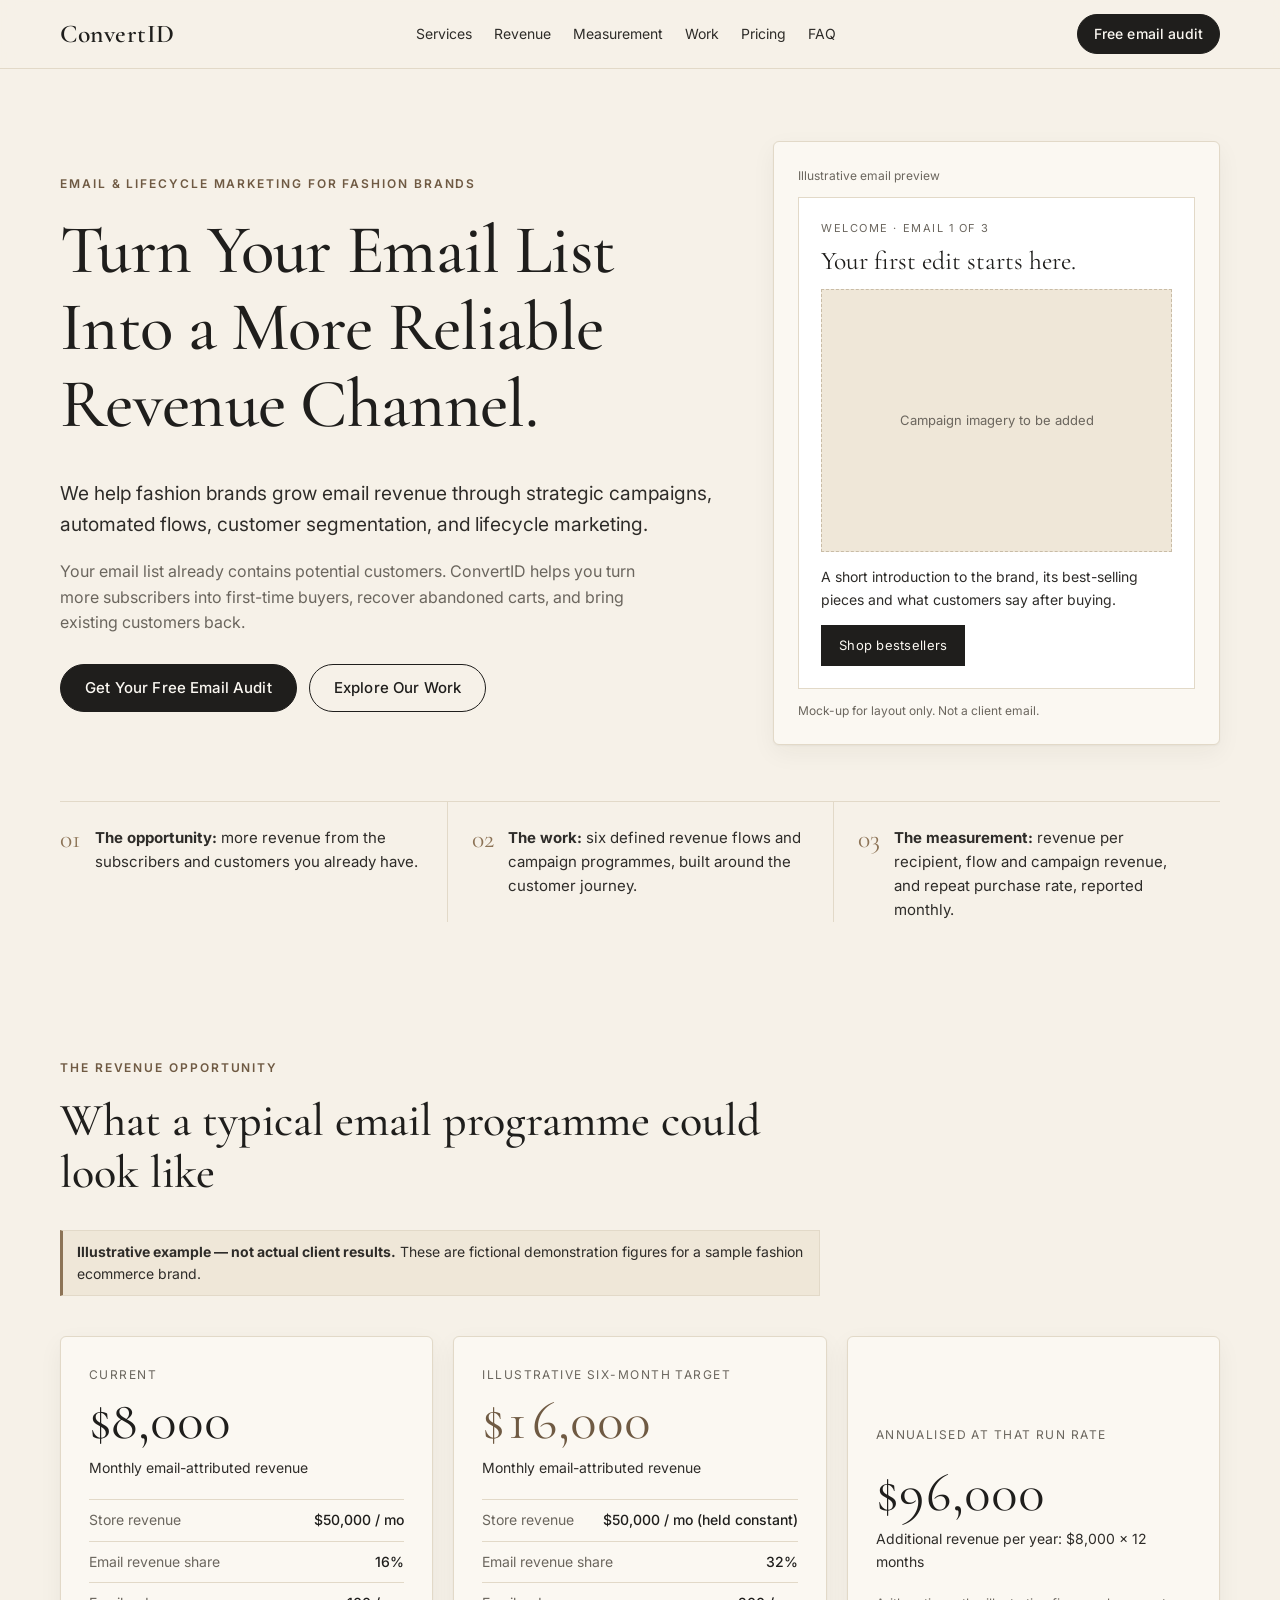
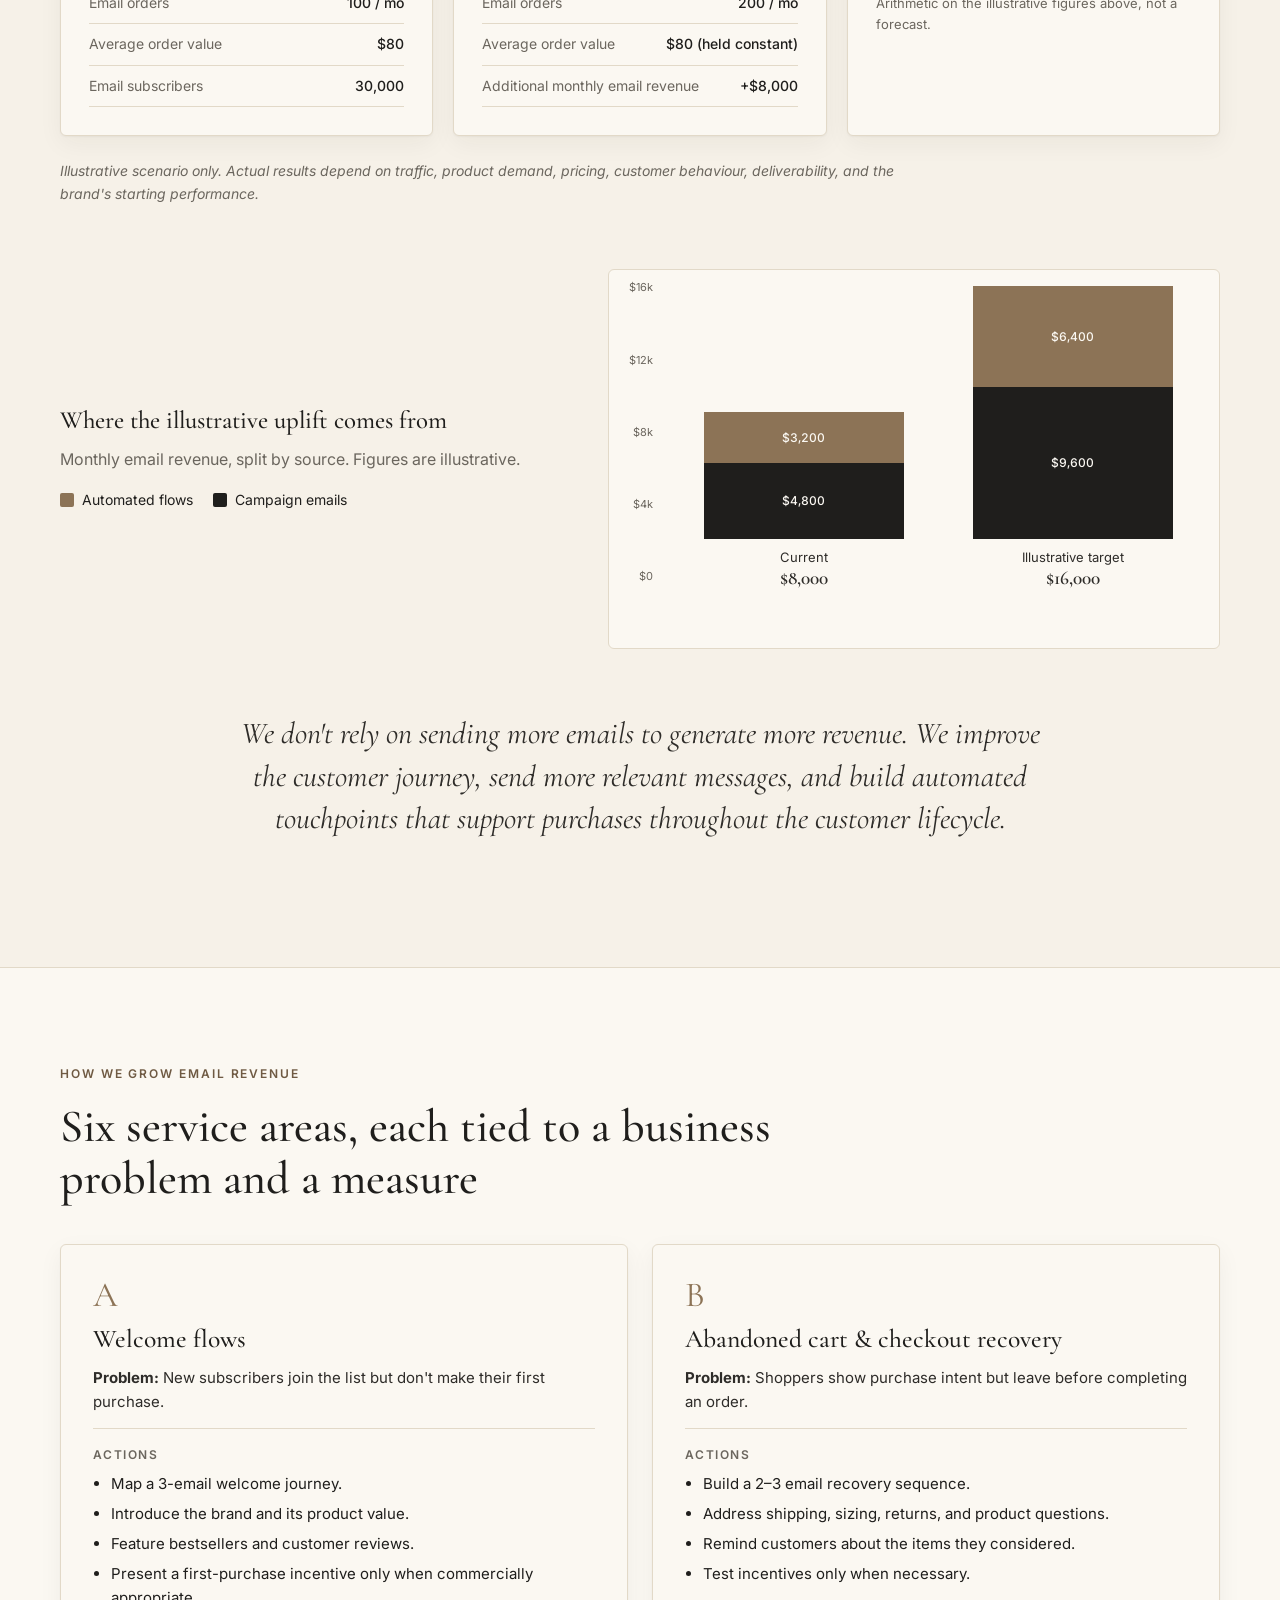
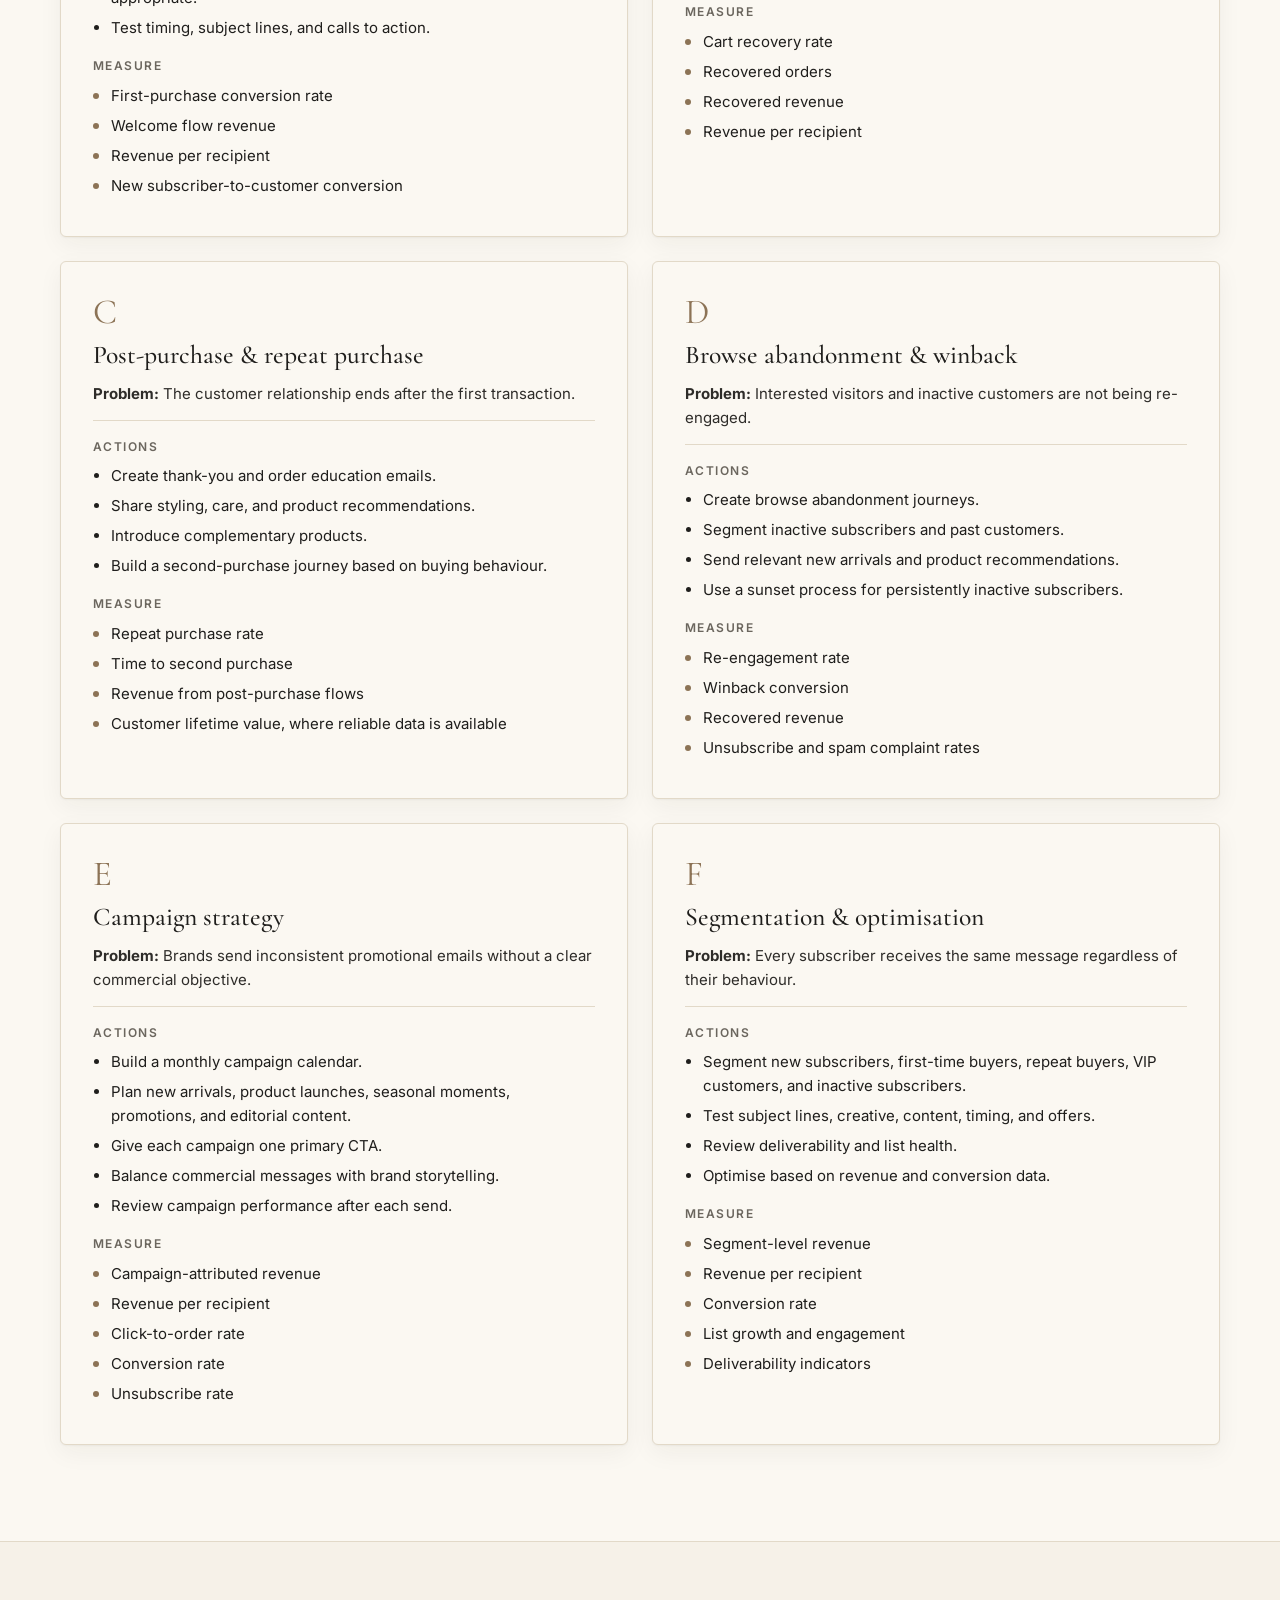
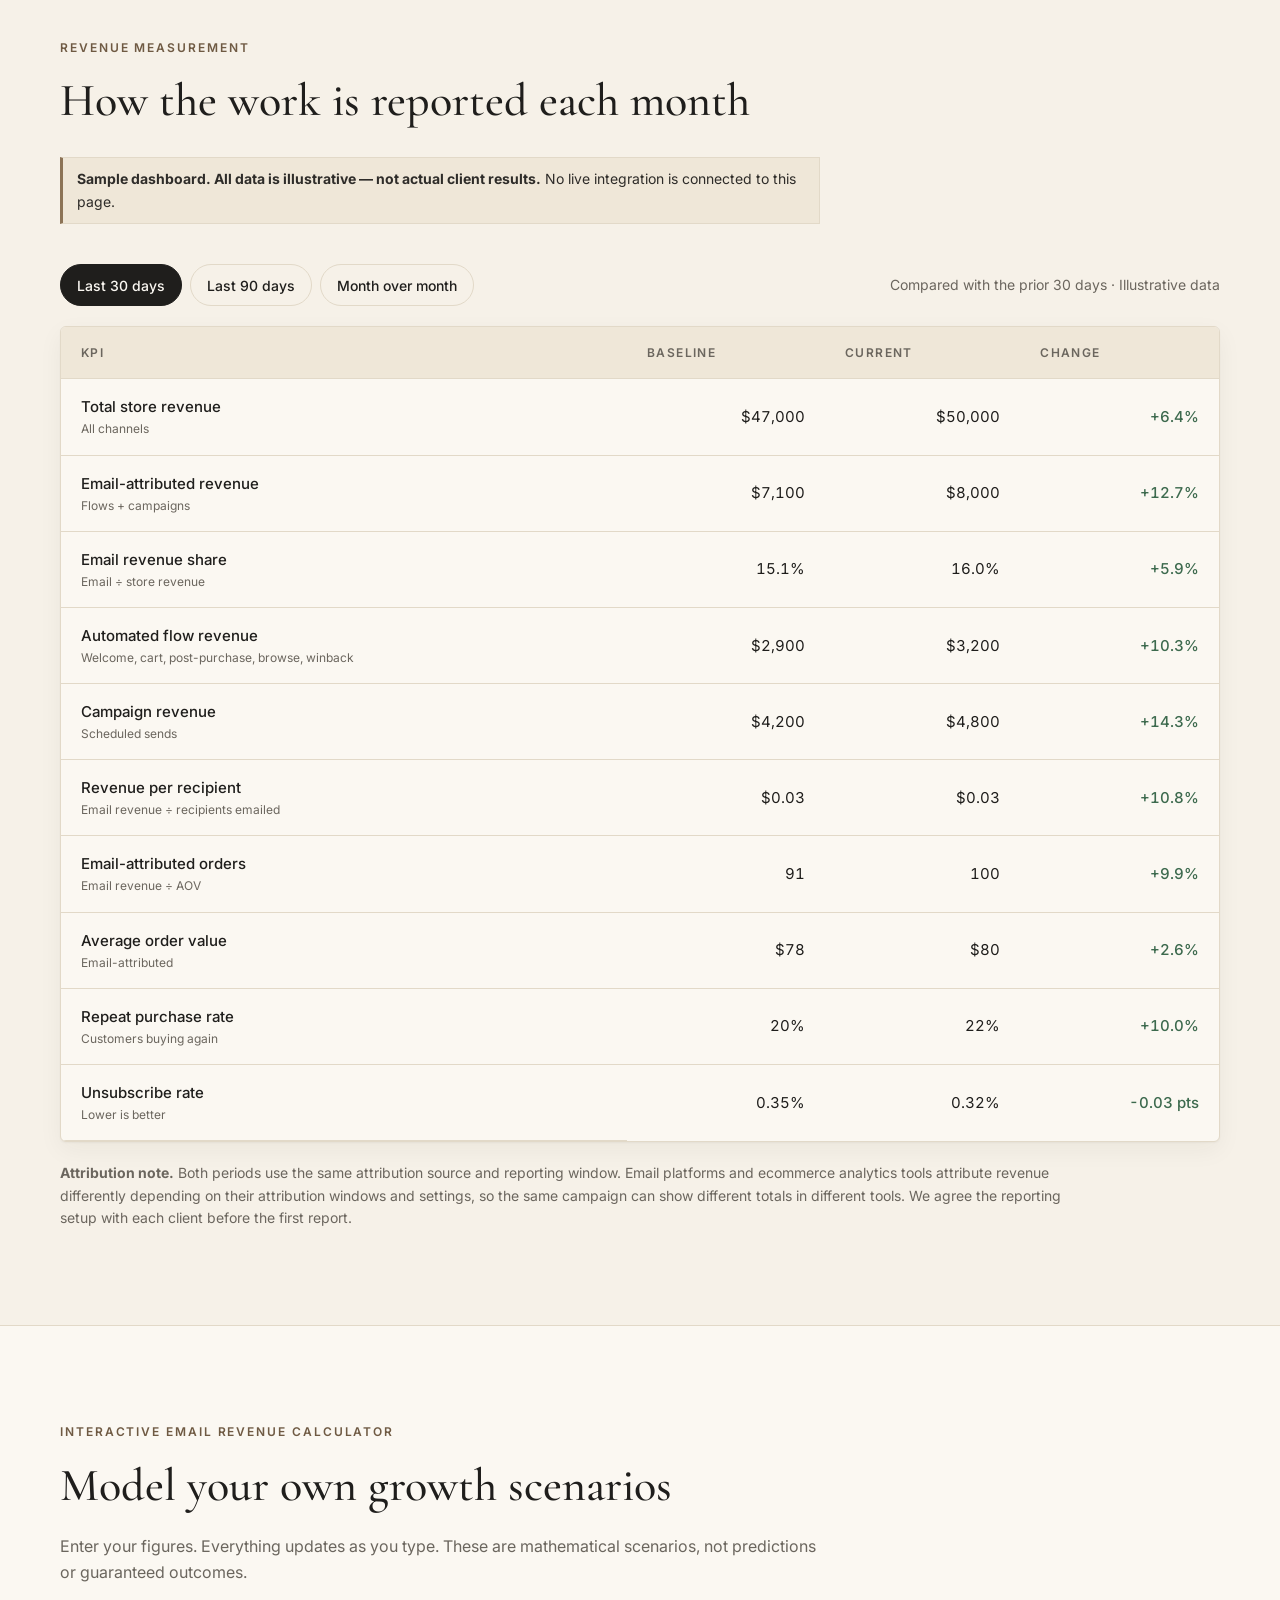
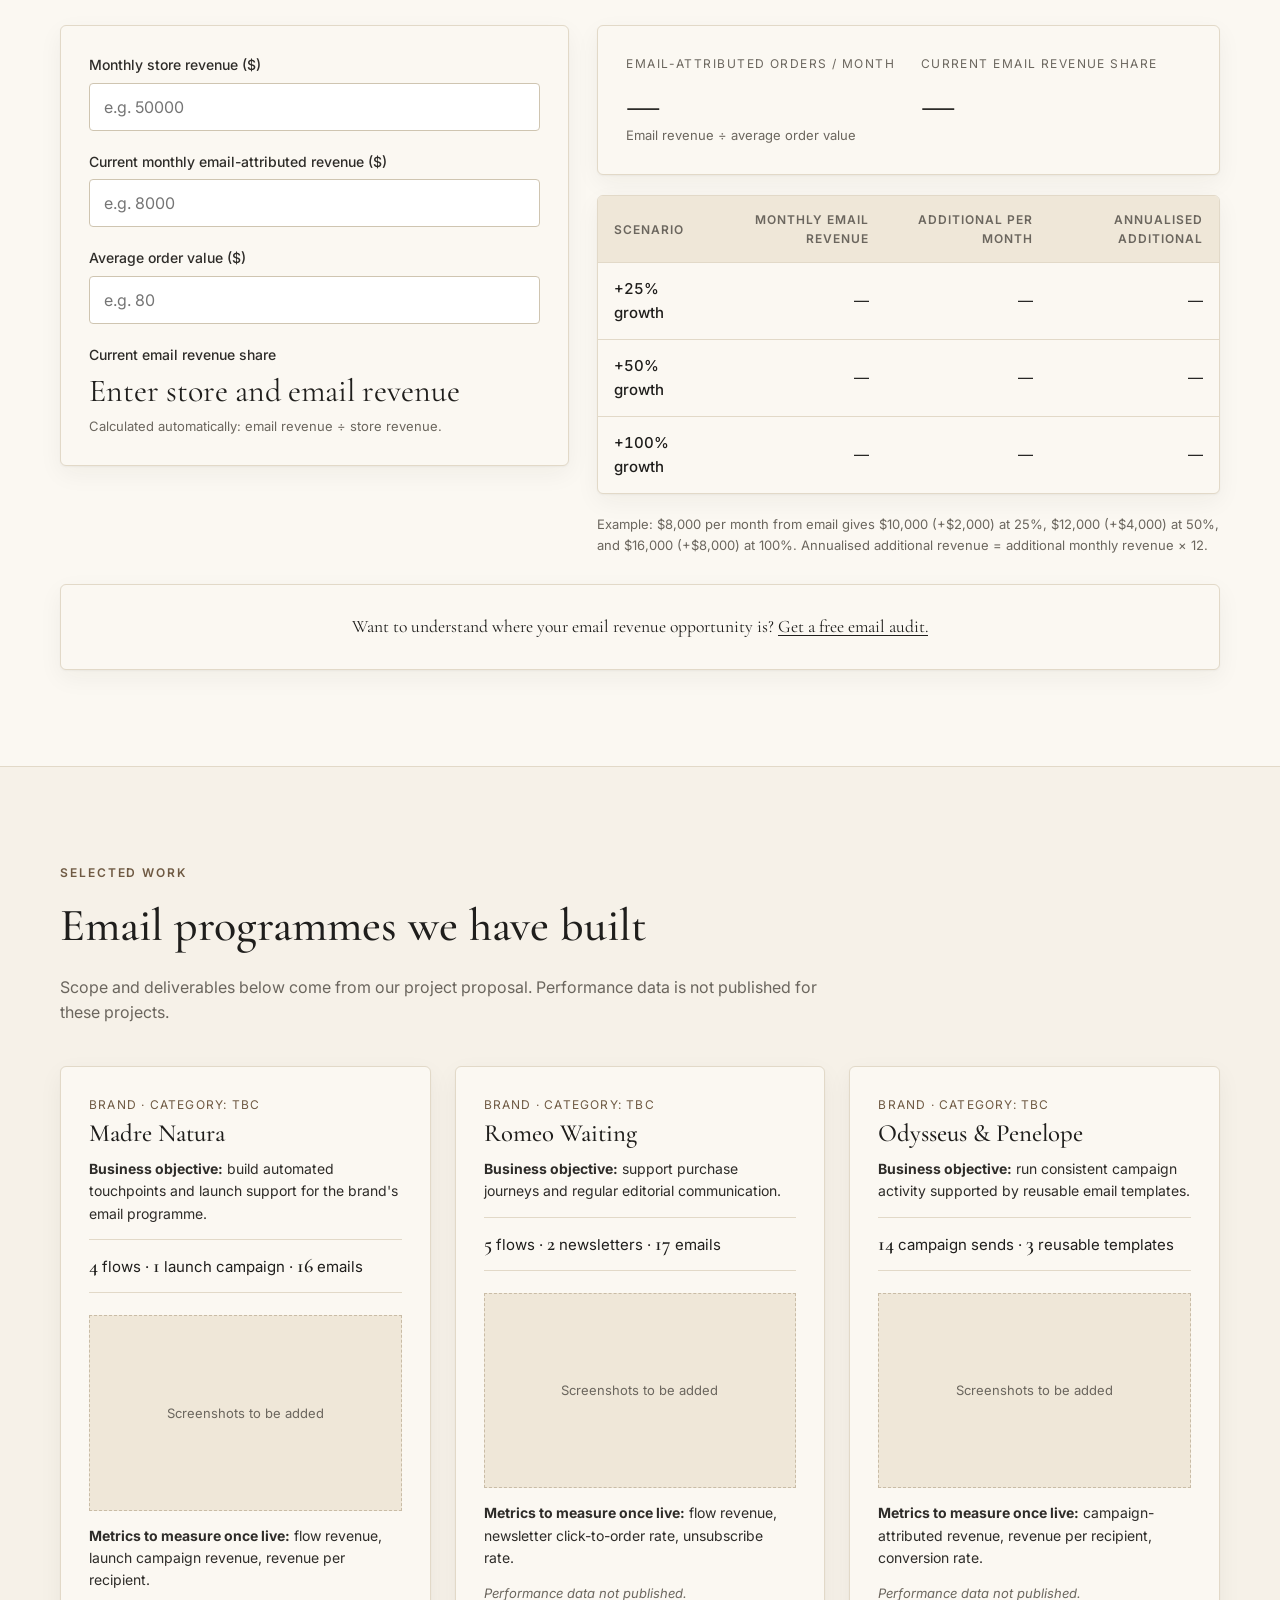
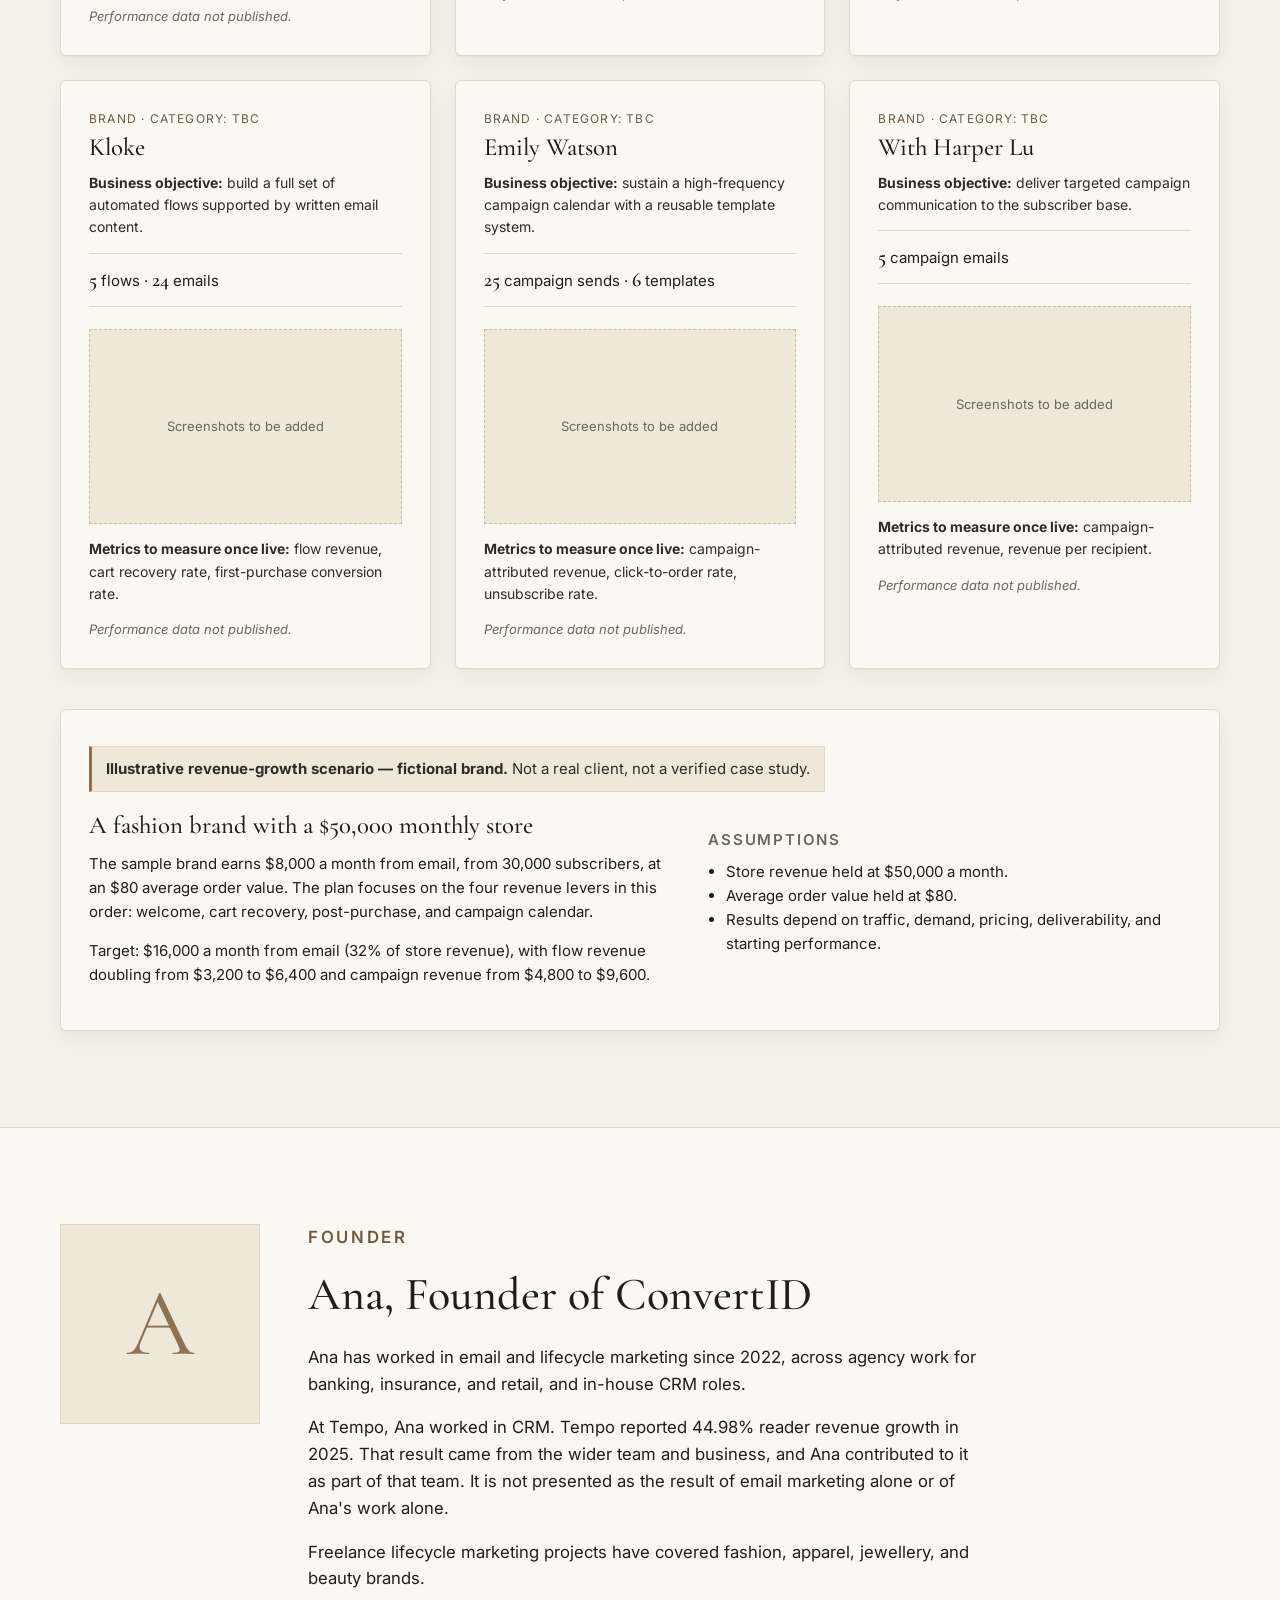
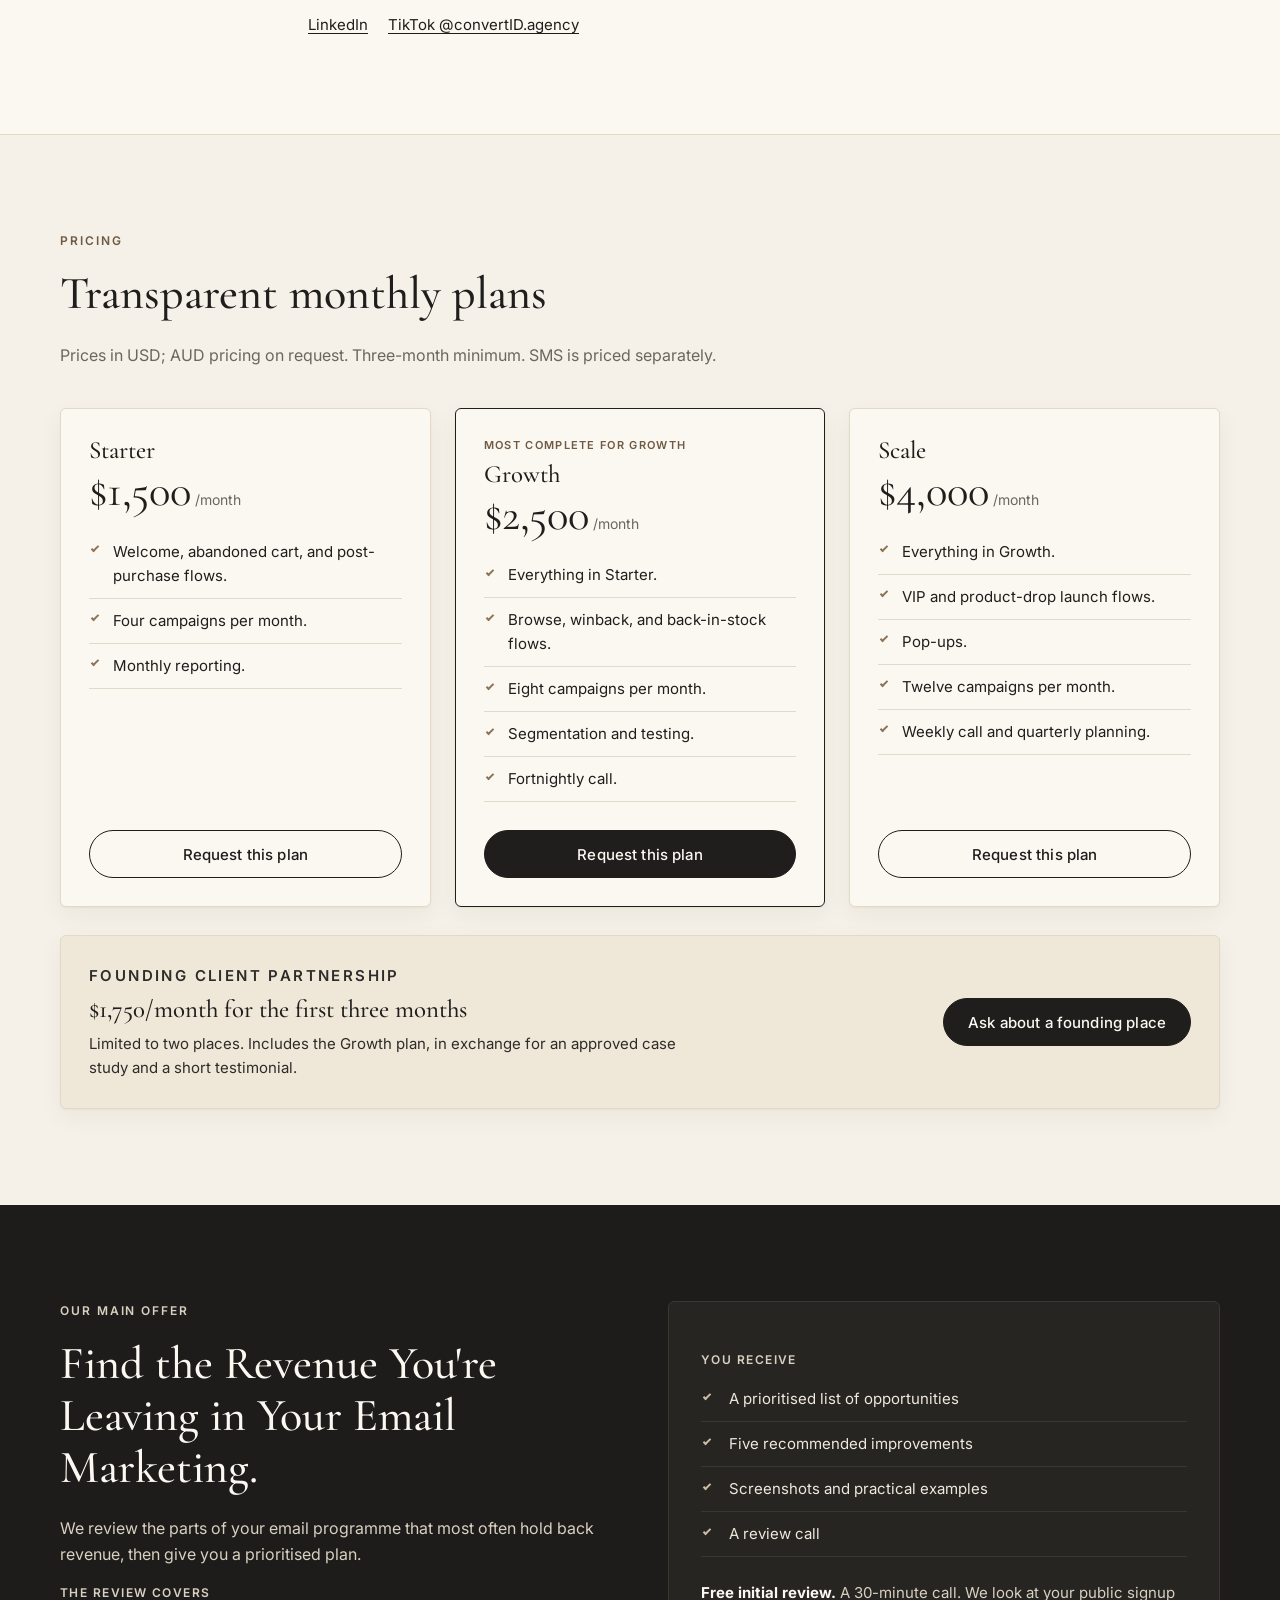
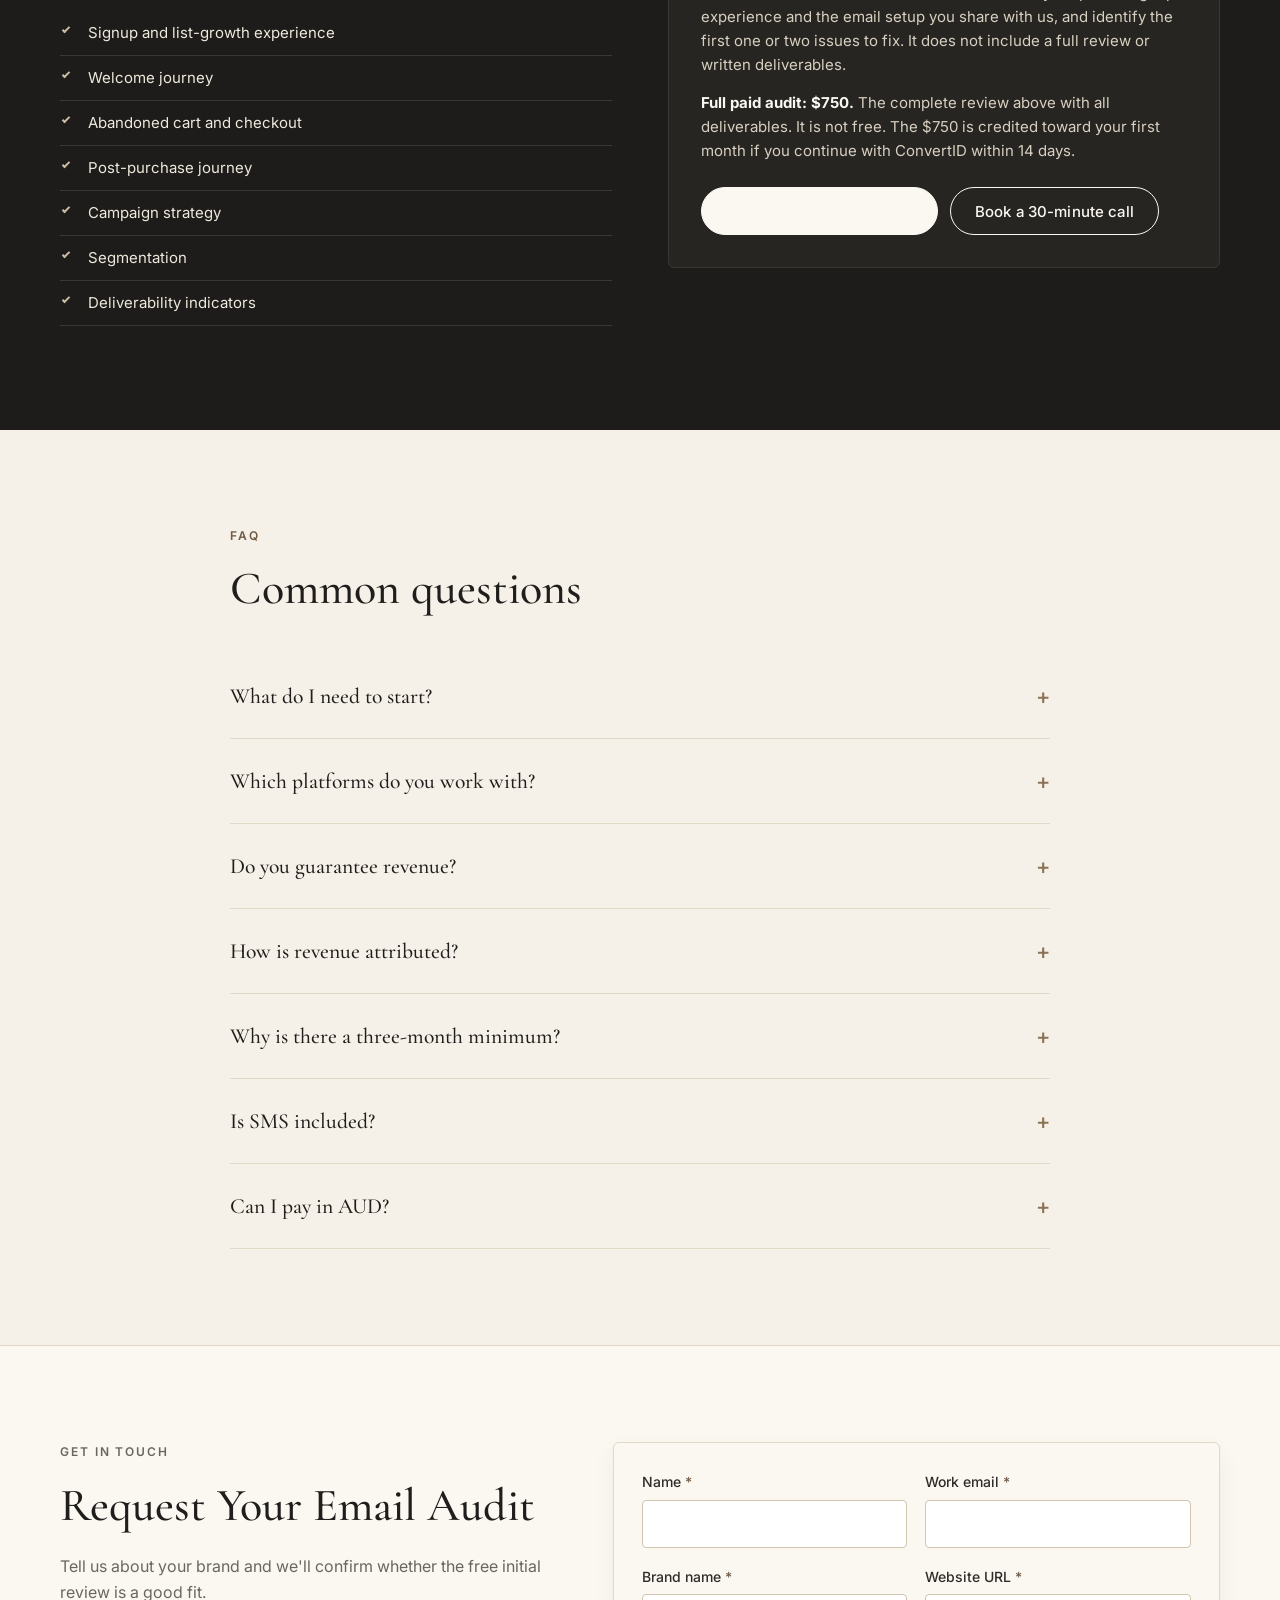
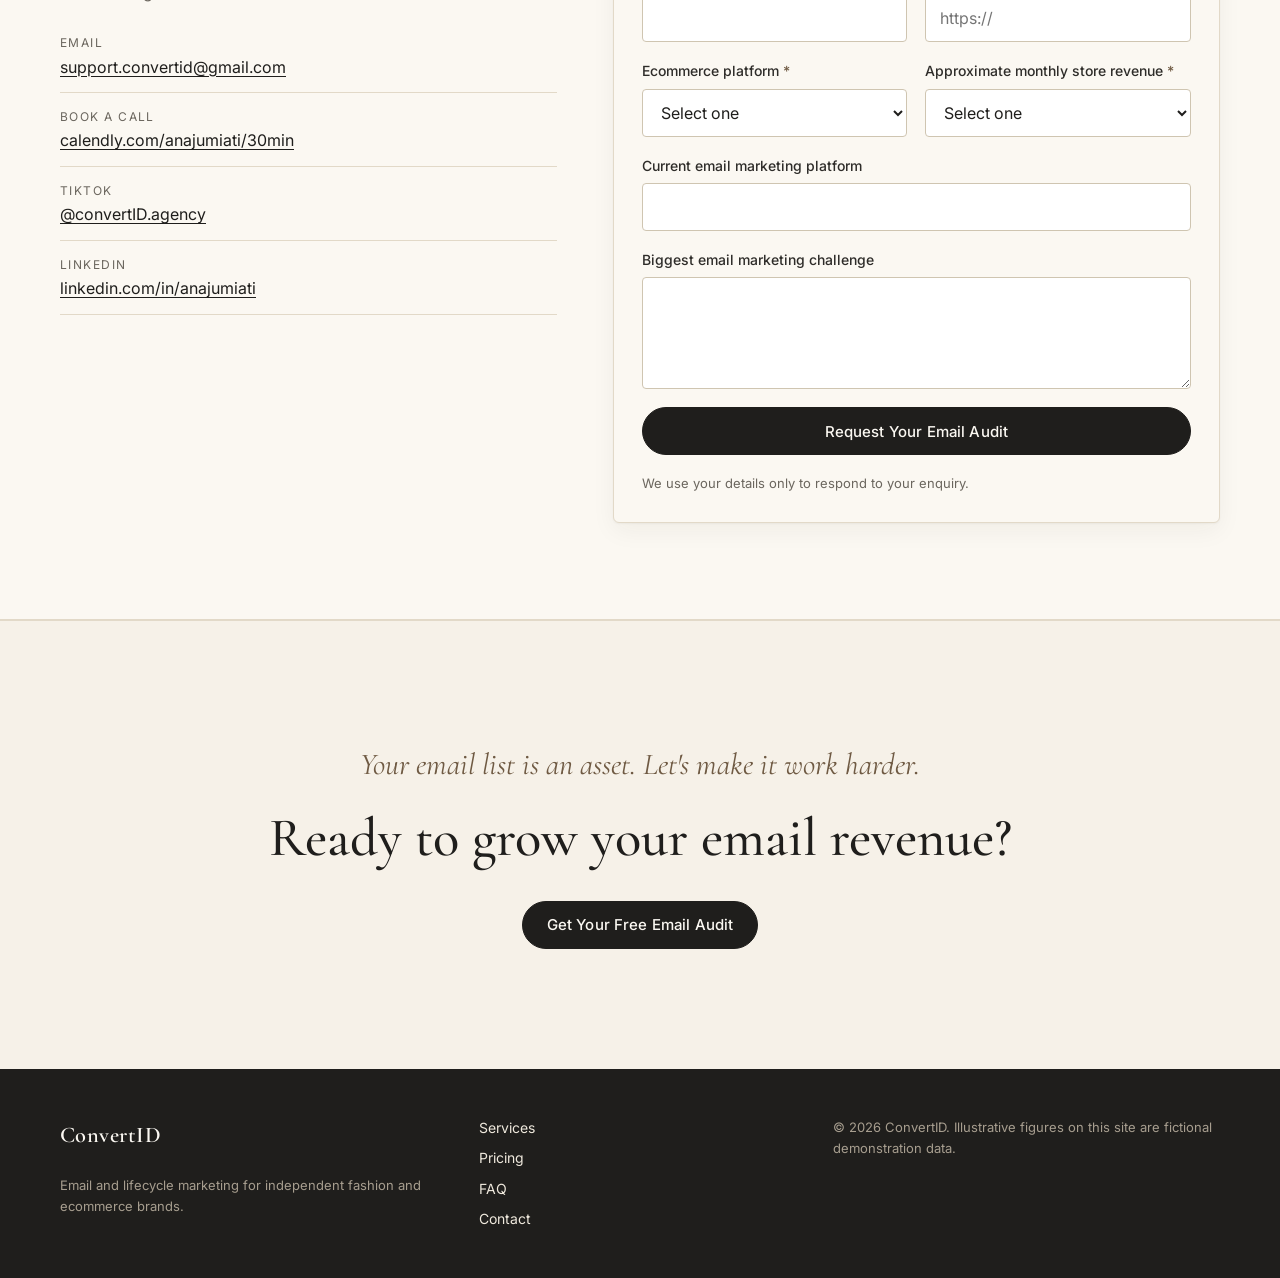
==== index.html @ d3ede48b "Build ConvertID revenue-focused website Single-page static site covering positioning, illustrative r" ====
<!doctype html>
<html lang="en">
<head>
  <meta charset="utf-8">
  <meta name="viewport" content="width=device-width, initial-scale=1">
  <title>ConvertID | Email Marketing &amp; Lifecycle Revenue for Fashion Brands</title>
  <meta name="description" content="ConvertID helps independent fashion and ecommerce brands grow email revenue through welcome flows, cart recovery, post-purchase journeys, campaign strategy and segmentation.">
  <link rel="preconnect" href="https://fonts.googleapis.com">
  <link rel="preconnect" href="https://fonts.gstatic.com" crossorigin>
  <link href="https://fonts.googleapis.com/css2?family=Cormorant+Garamond:ital,wght@0,400;0,500;0,600;1,400&family=Inter:wght@400;500;600&display=swap" rel="stylesheet">
  <link rel="stylesheet" href="assets/css/styles.css">
</head>
<body>
<a class="skip-link" href="#main">Skip to content</a>

<header class="site-header">
  <div class="container nav-wrap">
    <a class="logo" href="#top" aria-label="ConvertID home">ConvertID</a>
    <nav class="site-nav" aria-label="Main">
      <a href="#services">Services</a>
      <a href="#revenue">Revenue</a>
      <a href="#measure">Measurement</a>
      <a href="#work">Work</a>
      <a href="#pricing">Pricing</a>
      <a href="#faq">FAQ</a>
    </nav>
    <a class="btn btn-small" href="#audit">Free email audit</a>
  </div>
</header>

<main id="main">

<!-- 1. HERO -->
<section class="hero" id="top">
  <div class="container hero-grid">
    <div class="hero-copy">
      <p class="eyebrow">Email &amp; lifecycle marketing for fashion brands</p>
      <h1>Turn Your Email List Into a More Reliable Revenue Channel.</h1>
      <p class="lead">We help fashion brands grow email revenue through strategic campaigns, automated flows, customer segmentation, and lifecycle marketing.</p>
      <p class="supporting">Your email list already contains potential customers. ConvertID helps you turn more subscribers into first-time buyers, recover abandoned carts, and bring existing customers back.</p>
      <div class="cta-row">
        <a class="btn" href="#audit">Get Your Free Email Audit</a>
        <a class="btn btn-ghost" href="#work">Explore Our Work</a>
      </div>
    </div>
    <aside class="hero-panel" aria-label="Illustrative email preview">
      <p class="panel-label">Illustrative email preview</p>
      <div class="mock-email">
        <p class="mock-kicker">Welcome · Email 1 of 3</p>
        <p class="mock-title">Your first edit starts here.</p>
        <div class="mock-image" role="img" aria-label="Placeholder for campaign imagery"><span>Campaign imagery to be added</span></div>
        <p class="mock-body">A short introduction to the brand, its best-selling pieces and what customers say after buying.</p>
        <span class="mock-cta">Shop bestsellers</span>
      </div>
      <p class="panel-note">Mock-up for layout only. Not a client email.</p>
    </aside>
  </div>
  <div class="container glance" aria-label="Summary">
    <div>
      <span class="glance-num">01</span>
      <p><strong>The opportunity:</strong> more revenue from the subscribers and customers you already have.</p>
    </div>
    <div>
      <span class="glance-num">02</span>
      <p><strong>The work:</strong> six defined revenue flows and campaign programmes, built around the customer journey.</p>
    </div>
    <div>
      <span class="glance-num">03</span>
      <p><strong>The measurement:</strong> revenue per recipient, flow and campaign revenue, and repeat purchase rate, reported monthly.</p>
    </div>
  </div>
</section>

<!-- 2. REVENUE OPPORTUNITY -->
<section class="section" id="revenue" aria-labelledby="revenue-title">
  <div class="container">
    <header class="section-head">
      <p class="eyebrow">The revenue opportunity</p>
      <h2 id="revenue-title">What a typical email programme could look like</h2>
      <p class="badge-illustrative"><strong>Illustrative example — not actual client results.</strong> These are fictional demonstration figures for a sample fashion ecommerce brand.</p>
    </header>

    <div class="dash-grid" role="group" aria-label="Current and target email revenue for the sample brand">
      <article class="card kpi-card">
        <p class="card-label">Current</p>
        <p class="kpi-value" data-count="8000" data-prefix="$">$8,000</p>
        <p class="kpi-sub">Monthly email-attributed revenue</p>
        <dl class="mini-stats">
          <div><dt>Store revenue</dt><dd>$50,000 / mo</dd></div>
          <div><dt>Email revenue share</dt><dd>16%</dd></div>
          <div><dt>Email orders</dt><dd>100 / mo</dd></div>
          <div><dt>Average order value</dt><dd>$80</dd></div>
          <div><dt>Email subscribers</dt><dd>30,000</dd></div>
        </dl>
      </article>
      <article class="card kpi-card kpi-target">
        <p class="card-label">Illustrative six-month target</p>
        <p class="kpi-value" data-count="16000" data-prefix="$">$16,000</p>
        <p class="kpi-sub">Monthly email-attributed revenue</p>
        <dl class="mini-stats">
          <div><dt>Store revenue</dt><dd>$50,000 / mo (held constant)</dd></div>
          <div><dt>Email revenue share</dt><dd>32%</dd></div>
          <div><dt>Email orders</dt><dd>200 / mo</dd></div>
          <div><dt>Average order value</dt><dd>$80 (held constant)</dd></div>
          <div><dt>Additional monthly email revenue</dt><dd>+$8,000</dd></div>
        </dl>
      </article>
      <article class="card kpi-card kpi-annual">
        <p class="card-label">Annualised at that run rate</p>
        <p class="kpi-value" data-count="96000" data-prefix="$">$96,000</p>
        <p class="kpi-sub">Additional revenue per year: $8,000 × 12 months</p>
        <p class="note-small">Arithmetic on the illustrative figures above, not a forecast.</p>
      </article>
    </div>

    <p class="scenario-note">Illustrative scenario only. Actual results depend on traffic, product demand, pricing, customer behaviour, deliverability, and the brand's starting performance.</p>

    <div class="breakdown">
      <div class="breakdown-copy">
        <h3>Where the illustrative uplift comes from</h3>
        <p>Monthly email revenue, split by source. Figures are illustrative.</p>
        <ul class="legend">
          <li><span class="swatch swatch-flows"></span>Automated flows</li>
          <li><span class="swatch swatch-campaigns"></span>Campaign emails</li>
        </ul>
        <table class="sr-only-table">
          <caption>Illustrative monthly email revenue breakdown</caption>
          <thead><tr><th>Source</th><th>Current</th><th>Target</th></tr></thead>
          <tbody>
            <tr><td>Automated flows</td><td>$3,200</td><td>$6,400</td></tr>
            <tr><td>Campaign emails</td><td>$4,800</td><td>$9,600</td></tr>
            <tr><td>Total</td><td>$8,000</td><td>$16,000</td></tr>
          </tbody>
        </table>
      </div>
      <div class="chart" role="img" aria-label="Stacked bar chart. Current monthly email revenue is $8,000: $3,200 from automated flows and $4,800 from campaigns. Illustrative target is $16,000: $6,400 from automated flows and $9,600 from campaigns.">
        <div class="chart-grid" aria-hidden="true"><span>$16k</span><span>$12k</span><span>$8k</span><span>$4k</span><span>$0</span></div>
        <div class="chart-bars" aria-hidden="true">
          <div class="bar-col">
            <div class="bar-stack">
              <div class="seg seg-campaigns" style="height:30%"><span>$4,800</span></div>
              <div class="seg seg-flows" style="height:20%"><span>$3,200</span></div>
            </div>
            <p class="bar-label">Current<br><strong>$8,000</strong></p>
          </div>
          <div class="bar-col">
            <div class="bar-stack">
              <div class="seg seg-campaigns" style="height:60%"><span>$9,600</span></div>
              <div class="seg seg-flows" style="height:40%"><span>$6,400</span></div>
            </div>
            <p class="bar-label">Illustrative target<br><strong>$16,000</strong></p>
          </div>
        </div>
      </div>
    </div>

    <blockquote class="pull-quote">
      <p>We don't rely on sending more emails to generate more revenue. We improve the customer journey, send more relevant messages, and build automated touchpoints that support purchases throughout the customer lifecycle.</p>
    </blockquote>
  </div>
</section>

<!-- 3. SERVICES -->
<section class="section section-alt" id="services" aria-labelledby="services-title">
  <div class="container">
    <header class="section-head">
      <p class="eyebrow">How we grow email revenue</p>
      <h2 id="services-title">Six service areas, each tied to a business problem and a measure</h2>
    </header>

    <div class="service-grid">
      <article class="card service">
        <p class="service-letter">A</p>
        <h3>Welcome flows</h3>
        <p class="problem"><strong>Problem:</strong> New subscribers join the list but don't make their first purchase.</p>
        <p class="sub-head">Actions</p>
        <ul>
          <li>Map a 3-email welcome journey.</li>
          <li>Introduce the brand and its product value.</li>
          <li>Feature bestsellers and customer reviews.</li>
          <li>Present a first-purchase incentive only when commercially appropriate.</li>
          <li>Test timing, subject lines, and calls to action.</li>
        </ul>
        <p class="sub-head">Measure</p>
        <ul class="measure">
          <li>First-purchase conversion rate</li>
          <li>Welcome flow revenue</li>
          <li>Revenue per recipient</li>
          <li>New subscriber-to-customer conversion</li>
        </ul>
      </article>

      <article class="card service">
        <p class="service-letter">B</p>
        <h3>Abandoned cart &amp; checkout recovery</h3>
        <p class="problem"><strong>Problem:</strong> Shoppers show purchase intent but leave before completing an order.</p>
        <p class="sub-head">Actions</p>
        <ul>
          <li>Build a 2–3 email recovery sequence.</li>
          <li>Address shipping, sizing, returns, and product questions.</li>
          <li>Remind customers about the items they considered.</li>
          <li>Test incentives only when necessary.</li>
        </ul>
        <p class="sub-head">Measure</p>
        <ul class="measure">
          <li>Cart recovery rate</li>
          <li>Recovered orders</li>
          <li>Recovered revenue</li>
          <li>Revenue per recipient</li>
        </ul>
      </article>

      <article class="card service">
        <p class="service-letter">C</p>
        <h3>Post-purchase &amp; repeat purchase</h3>
        <p class="problem"><strong>Problem:</strong> The customer relationship ends after the first transaction.</p>
        <p class="sub-head">Actions</p>
        <ul>
          <li>Create thank-you and order education emails.</li>
          <li>Share styling, care, and product recommendations.</li>
          <li>Introduce complementary products.</li>
          <li>Build a second-purchase journey based on buying behaviour.</li>
        </ul>
        <p class="sub-head">Measure</p>
        <ul class="measure">
          <li>Repeat purchase rate</li>
          <li>Time to second purchase</li>
          <li>Revenue from post-purchase flows</li>
          <li>Customer lifetime value, where reliable data is available</li>
        </ul>
      </article>

      <article class="card service">
        <p class="service-letter">D</p>
        <h3>Browse abandonment &amp; winback</h3>
        <p class="problem"><strong>Problem:</strong> Interested visitors and inactive customers are not being re-engaged.</p>
        <p class="sub-head">Actions</p>
        <ul>
          <li>Create browse abandonment journeys.</li>
          <li>Segment inactive subscribers and past customers.</li>
          <li>Send relevant new arrivals and product recommendations.</li>
          <li>Use a sunset process for persistently inactive subscribers.</li>
        </ul>
        <p class="sub-head">Measure</p>
        <ul class="measure">
          <li>Re-engagement rate</li>
          <li>Winback conversion</li>
          <li>Recovered revenue</li>
          <li>Unsubscribe and spam complaint rates</li>
        </ul>
      </article>

      <article class="card service">
        <p class="service-letter">E</p>
        <h3>Campaign strategy</h3>
        <p class="problem"><strong>Problem:</strong> Brands send inconsistent promotional emails without a clear commercial objective.</p>
        <p class="sub-head">Actions</p>
        <ul>
          <li>Build a monthly campaign calendar.</li>
          <li>Plan new arrivals, product launches, seasonal moments, promotions, and editorial content.</li>
          <li>Give each campaign one primary CTA.</li>
          <li>Balance commercial messages with brand storytelling.</li>
          <li>Review campaign performance after each send.</li>
        </ul>
        <p class="sub-head">Measure</p>
        <ul class="measure">
          <li>Campaign-attributed revenue</li>
          <li>Revenue per recipient</li>
          <li>Click-to-order rate</li>
          <li>Conversion rate</li>
          <li>Unsubscribe rate</li>
        </ul>
      </article>

      <article class="card service">
        <p class="service-letter">F</p>
        <h3>Segmentation &amp; optimisation</h3>
        <p class="problem"><strong>Problem:</strong> Every subscriber receives the same message regardless of their behaviour.</p>
        <p class="sub-head">Actions</p>
        <ul>
          <li>Segment new subscribers, first-time buyers, repeat buyers, VIP customers, and inactive subscribers.</li>
          <li>Test subject lines, creative, content, timing, and offers.</li>
          <li>Review deliverability and list health.</li>
          <li>Optimise based on revenue and conversion data.</li>
        </ul>
        <p class="sub-head">Measure</p>
        <ul class="measure">
          <li>Segment-level revenue</li>
          <li>Revenue per recipient</li>
          <li>Conversion rate</li>
          <li>List growth and engagement</li>
          <li>Deliverability indicators</li>
        </ul>
      </article>
    </div>
  </div>
</section>

<!-- 4. MEASUREMENT DASHBOARD -->
<section class="section" id="measure" aria-labelledby="measure-title">
  <div class="container">
    <header class="section-head">
      <p class="eyebrow">Revenue measurement</p>
      <h2 id="measure-title">How the work is reported each month</h2>
      <p class="badge-illustrative"><strong>Sample dashboard. All data is illustrative — not actual client results.</strong> No live integration is connected to this page.</p>
    </header>

    <div class="dash-controls">
      <div class="filters" role="group" aria-label="Reporting window">
        <button type="button" class="filter is-active" data-range="30" aria-pressed="true">Last 30 days</button>
        <button type="button" class="filter" data-range="90" aria-pressed="false">Last 90 days</button>
        <button type="button" class="filter" data-range="mom" aria-pressed="false">Month over month</button>
      </div>
      <p class="comparison-label" id="comparison-label">Compared with the prior 30 days</p>
    </div>

    <div class="table-wrap">
      <table class="kpi-table" id="kpi-table">
        <caption class="sr-only">Sample monthly email KPIs, current period compared with baseline</caption>
        <thead>
          <tr>
            <th scope="col">KPI</th>
            <th scope="col">Baseline</th>
            <th scope="col">Current</th>
            <th scope="col">Change</th>
          </tr>
        </thead>
        <tbody></tbody>
      </table>
    </div>

    <p class="attribution-note"><strong>Attribution note.</strong> Both periods use the same attribution source and reporting window. Email platforms and ecommerce analytics tools attribute revenue differently depending on their attribution windows and settings, so the same campaign can show different totals in different tools. We agree the reporting setup with each client before the first report.</p>
  </div>
</section>

<!-- 5. CALCULATOR -->
<section class="section section-alt" id="calculator" aria-labelledby="calc-title">
  <div class="container">
    <header class="section-head">
      <p class="eyebrow">Interactive email revenue calculator</p>
      <h2 id="calc-title">Model your own growth scenarios</h2>
      <p>Enter your figures. Everything updates as you type. These are mathematical scenarios, not predictions or guaranteed outcomes.</p>
    </header>

    <div class="calc-grid">
      <form class="card calc-form" id="calc-form" novalidate>
        <div class="field">
          <label for="calc-store">Monthly store revenue ($)</label>
          <input id="calc-store" name="store" type="number" min="0" step="100" inputmode="decimal" placeholder="e.g. 50000">
        </div>
        <div class="field">
          <label for="calc-email">Current monthly email-attributed revenue ($)</label>
          <input id="calc-email" name="email" type="number" min="0" step="100" inputmode="decimal" placeholder="e.g. 8000">
        </div>
        <div class="field">
          <label for="calc-aov">Average order value ($)</label>
          <input id="calc-aov" name="aov" type="number" min="0" step="1" inputmode="decimal" placeholder="e.g. 80">
        </div>
        <div class="field">
          <span class="field-label">Current email revenue share</span>
          <p class="auto-value" id="calc-share" aria-live="polite">Enter store and email revenue</p>
          <p class="field-hint">Calculated automatically: email revenue ÷ store revenue.</p>
        </div>
      </form>

      <div class="calc-results" aria-live="polite">
        <div class="card calc-summary">
          <div><p class="card-label">Email-attributed orders / month</p><p class="calc-big" id="calc-orders">—</p><p class="field-hint">Email revenue ÷ average order value</p></div>
          <div><p class="card-label">Current email revenue share</p><p class="calc-big" id="calc-share-out">—</p></div>
        </div>
        <div class="scenario-table-wrap">
          <table class="scenario-table">
            <caption class="sr-only">Illustrative growth scenarios</caption>
            <thead>
              <tr><th scope="col">Scenario</th><th scope="col">Monthly email revenue</th><th scope="col">Additional per month</th><th scope="col">Annualised additional</th></tr>
            </thead>
            <tbody>
              <tr><th scope="row">+25% growth</th><td data-s="0.25" data-f="month">—</td><td data-s="0.25" data-f="add">—</td><td data-s="0.25" data-f="year">—</td></tr>
              <tr><th scope="row">+50% growth</th><td data-s="0.5" data-f="month">—</td><td data-s="0.5" data-f="add">—</td><td data-s="0.5" data-f="year">—</td></tr>
              <tr><th scope="row">+100% growth</th><td data-s="1" data-f="month">—</td><td data-s="1" data-f="add">—</td><td data-s="1" data-f="year">—</td></tr>
            </tbody>
          </table>
        </div>
        <p class="field-hint">Example: $8,000 per month from email gives $10,000 (+$2,000) at 25%, $12,000 (+$4,000) at 50%, and $16,000 (+$8,000) at 100%. Annualised additional revenue = additional monthly revenue × 12.</p>
      </div>
    </div>

    <div class="calc-cta card">
      <p>Want to understand where your email revenue opportunity is? <a href="#audit">Get a free email audit.</a></p>
    </div>
  </div>
</section>

<!-- 6. PORTFOLIO -->
<section class="section" id="work" aria-labelledby="work-title">
  <div class="container">
    <header class="section-head">
      <p class="eyebrow">Selected work</p>
      <h2 id="work-title">Email programmes we have built</h2>
      <p>Scope and deliverables below come from our project proposal. Performance data is not published for these projects.</p>
    </header>

    <div class="work-grid">
      <article class="card project">
        <p class="project-cat">Brand · Category: TBC</p>
        <h3>Madre Natura</h3>
        <p class="objective"><strong>Business objective:</strong> build automated touchpoints and launch support for the brand's email programme.</p>
        <p class="deliverables"><span class="count">4</span> flows · <span class="count">1</span> launch campaign · <span class="count">16</span> emails</p>
        <div class="shot" role="img" aria-label="Screenshot placeholder"><span>Screenshots to be added</span></div>
        <p class="metrics"><strong>Metrics to measure once live:</strong> flow revenue, launch campaign revenue, revenue per recipient.</p>
        <p class="perf">Performance data not published.</p>
      </article>

      <article class="card project">
        <p class="project-cat">Brand · Category: TBC</p>
        <h3>Romeo Waiting</h3>
        <p class="objective"><strong>Business objective:</strong> support purchase journeys and regular editorial communication.</p>
        <p class="deliverables"><span class="count">5</span> flows · <span class="count">2</span> newsletters · <span class="count">17</span> emails</p>
        <div class="shot" role="img" aria-label="Screenshot placeholder"><span>Screenshots to be added</span></div>
        <p class="metrics"><strong>Metrics to measure once live:</strong> flow revenue, newsletter click-to-order rate, unsubscribe rate.</p>
        <p class="perf">Performance data not published.</p>
      </article>

      <article class="card project">
        <p class="project-cat">Brand · Category: TBC</p>
        <h3>Odysseus &amp; Penelope</h3>
        <p class="objective"><strong>Business objective:</strong> run consistent campaign activity supported by reusable email templates.</p>
        <p class="deliverables"><span class="count">14</span> campaign sends · <span class="count">3</span> reusable templates</p>
        <div class="shot" role="img" aria-label="Screenshot placeholder"><span>Screenshots to be added</span></div>
        <p class="metrics"><strong>Metrics to measure once live:</strong> campaign-attributed revenue, revenue per recipient, conversion rate.</p>
        <p class="perf">Performance data not published.</p>
      </article>

      <article class="card project">
        <p class="project-cat">Brand · Category: TBC</p>
        <h3>Kloke</h3>
        <p class="objective"><strong>Business objective:</strong> build a full set of automated flows supported by written email content.</p>
        <p class="deliverables"><span class="count">5</span> flows · <span class="count">24</span> emails</p>
        <div class="shot" role="img" aria-label="Screenshot placeholder"><span>Screenshots to be added</span></div>
        <p class="metrics"><strong>Metrics to measure once live:</strong> flow revenue, cart recovery rate, first-purchase conversion rate.</p>
        <p class="perf">Performance data not published.</p>
      </article>

      <article class="card project">
        <p class="project-cat">Brand · Category: TBC</p>
        <h3>Emily Watson</h3>
        <p class="objective"><strong>Business objective:</strong> sustain a high-frequency campaign calendar with a reusable template system.</p>
        <p class="deliverables"><span class="count">25</span> campaign sends · <span class="count">6</span> templates</p>
        <div class="shot" role="img" aria-label="Screenshot placeholder"><span>Screenshots to be added</span></div>
        <p class="metrics"><strong>Metrics to measure once live:</strong> campaign-attributed revenue, click-to-order rate, unsubscribe rate.</p>
        <p class="perf">Performance data not published.</p>
      </article>

      <article class="card project">
        <p class="project-cat">Brand · Category: TBC</p>
        <h3>With Harper Lu</h3>
        <p class="objective"><strong>Business objective:</strong> deliver targeted campaign communication to the subscriber base.</p>
        <p class="deliverables"><span class="count">5</span> campaign emails</p>
        <div class="shot" role="img" aria-label="Screenshot placeholder"><span>Screenshots to be added</span></div>
        <p class="metrics"><strong>Metrics to measure once live:</strong> campaign-attributed revenue, revenue per recipient.</p>
        <p class="perf">Performance data not published.</p>
      </article>
    </div>

    <article class="card case-study">
      <p class="badge-illustrative"><strong>Illustrative revenue-growth scenario — fictional brand.</strong> Not a real client, not a verified case study.</p>
      <div class="case-grid">
        <div>
          <h3>A fashion brand with a $50,000 monthly store</h3>
          <p>The sample brand earns $8,000 a month from email, from 30,000 subscribers, at an $80 average order value. The plan focuses on the four revenue levers in this order: welcome, cart recovery, post-purchase, and campaign calendar.</p>
          <p>Target: $16,000 a month from email (32% of store revenue), with flow revenue doubling from $3,200 to $6,400 and campaign revenue from $4,800 to $9,600.</p>
        </div>
        <div>
          <p class="sub-head">Assumptions</p>
          <ul>
            <li>Store revenue held at $50,000 a month.</li>
            <li>Average order value held at $80.</li>
            <li>Results depend on traffic, demand, pricing, deliverability, and starting performance.</li>
          </ul>
        </div>
      </div>
    </article>
  </div>
</section>

<!-- 7. FOUNDER -->
<section class="section section-alt" id="about" aria-labelledby="about-title">
  <div class="container founder">
    <div class="founder-mark" aria-hidden="true">A</div>
    <div>
      <p class="eyebrow">Founder</p>
      <h2 id="about-title">Ana, Founder of ConvertID</h2>
      <p>Ana has worked in email and lifecycle marketing since 2022, across agency work for banking, insurance, and retail, and in-house CRM roles.</p>
      <p>At Tempo, Ana worked in CRM. Tempo reported 44.98% reader revenue growth in 2025. That result came from the wider team and business, and Ana contributed to it as part of that team. It is not presented as the result of email marketing alone or of Ana's work alone.</p>
      <p>Freelance lifecycle marketing projects have covered fashion, apparel, jewellery, and beauty brands.</p>
      <ul class="founder-links">
        <li><a href="https://linkedin.com/in/anajumiati/" rel="noopener" target="_blank">LinkedIn</a></li>
        <li><a href="https://www.tiktok.com/@convertID.agency" rel="noopener" target="_blank">TikTok @convertID.agency</a></li>
      </ul>
    </div>
  </div>
</section>

<!-- 8. PRICING -->
<section class="section" id="pricing" aria-labelledby="pricing-title">
  <div class="container">
    <header class="section-head">
      <p class="eyebrow">Pricing</p>
      <h2 id="pricing-title">Transparent monthly plans</h2>
      <p>Prices in USD; AUD pricing on request. Three-month minimum. SMS is priced separately.</p>
    </header>

    <div class="pricing-grid">
      <article class="card tier">
        <h3>Starter</h3>
        <p class="price">$1,500<span>/month</span></p>
        <ul>
          <li>Welcome, abandoned cart, and post-purchase flows.</li>
          <li>Four campaigns per month.</li>
          <li>Monthly reporting.</li>
        </ul>
        <a class="btn btn-ghost btn-block" href="#contact">Request this plan</a>
      </article>

      <article class="card tier tier-featured">
        <p class="tier-badge">Most complete for growth</p>
        <h3>Growth</h3>
        <p class="price">$2,500<span>/month</span></p>
        <ul>
          <li>Everything in Starter.</li>
          <li>Browse, winback, and back-in-stock flows.</li>
          <li>Eight campaigns per month.</li>
          <li>Segmentation and testing.</li>
          <li>Fortnightly call.</li>
        </ul>
        <a class="btn btn-block" href="#contact">Request this plan</a>
      </article>

      <article class="card tier">
        <h3>Scale</h3>
        <p class="price">$4,000<span>/month</span></p>
        <ul>
          <li>Everything in Growth.</li>
          <li>VIP and product-drop launch flows.</li>
          <li>Pop-ups.</li>
          <li>Twelve campaigns per month.</li>
          <li>Weekly call and quarterly planning.</li>
        </ul>
        <a class="btn btn-ghost btn-block" href="#contact">Request this plan</a>
      </article>
    </div>

    <div class="founding card">
      <div>
        <p class="eyebrow">Founding Client Partnership</p>
        <h3>$1,750/month for the first three months</h3>
        <p>Limited to two places. Includes the Growth plan, in exchange for an approved case study and a short testimonial.</p>
      </div>
      <a class="btn" href="#contact">Ask about a founding place</a>
    </div>
  </div>
</section>

<!-- 9. FREE EMAIL AUDIT -->
<section class="section section-dark" id="audit" aria-labelledby="audit-title">
  <div class="container audit-grid">
    <div>
      <p class="eyebrow eyebrow-light">Our main offer</p>
      <h2 id="audit-title">Find the Revenue You're Leaving in Your Email Marketing.</h2>
      <p>We review the parts of your email programme that most often hold back revenue, then give you a prioritised plan.</p>
      <p class="sub-head sub-light">The review covers</p>
      <ul class="check-list">
        <li>Signup and list-growth experience</li>
        <li>Welcome journey</li>
        <li>Abandoned cart and checkout</li>
        <li>Post-purchase journey</li>
        <li>Campaign strategy</li>
        <li>Segmentation</li>
        <li>Deliverability indicators</li>
      </ul>
    </div>
    <div class="audit-card">
      <p class="sub-head sub-light">You receive</p>
      <ul class="check-list">
        <li>A prioritised list of opportunities</li>
        <li>Five recommended improvements</li>
        <li>Screenshots and practical examples</li>
        <li>A review call</li>
      </ul>
      <div class="audit-scope">
        <p><strong>Free initial review.</strong> A 30-minute call. We look at your public signup experience and the email setup you share with us, and identify the first one or two issues to fix. It does not include a full review or written deliverables.</p>
        <p><strong>Full paid audit: $750.</strong> The complete review above with all deliverables. It is not free. The $750 is credited toward your first month if you continue with ConvertID within 14 days.</p>
      </div>
      <div class="cta-row">
        <a class="btn btn-light" href="#contact">Get Your Free Email Audit</a>
        <a class="btn btn-ghost btn-ghost-light" href="https://calendly.com/anajumiati/30min" target="_blank" rel="noopener">Book a 30-minute call</a>
      </div>
    </div>
  </div>
</section>

<!-- 10. FAQ -->
<section class="section" id="faq" aria-labelledby="faq-title">
  <div class="container narrow">
    <header class="section-head">
      <p class="eyebrow">FAQ</p>
      <h2 id="faq-title">Common questions</h2>
    </header>
    <div class="faq">
      <details>
        <summary>What do I need to start?</summary>
        <p>Access to your email platform and ecommerce store, or screenshots of your current flows and campaigns, is enough for the free initial review. The full audit needs read access to your reporting.</p>
      </details>
      <details>
        <summary>Which platforms do you work with?</summary>
        <p>We work with brands on common ecommerce and email platforms. Tell us your setup in the form below and we'll confirm whether we can work with it.</p>
      </details>
      <details>
        <summary>Do you guarantee revenue?</summary>
        <p>No. Results depend on traffic, product demand, pricing, customer behaviour, deliverability, and your starting performance. We set out the assumptions and report against them each month.</p>
      </details>
      <details>
        <summary>How is revenue attributed?</summary>
        <p>We use the same attribution source and reporting window when comparing periods. Platforms attribute revenue differently, so we agree the method with you before the first report.</p>
      </details>
      <details>
        <summary>Why is there a three-month minimum?</summary>
        <p>Flows and segments need time to collect data, and tests need enough sends to read. Three months is the minimum period in which the work can be properly built, tested, and reviewed.</p>
      </details>
      <details>
        <summary>Is SMS included?</summary>
        <p>No. SMS is priced separately.</p>
      </details>
      <details>
        <summary>Can I pay in AUD?</summary>
        <p>Our prices are in USD. AUD pricing is available on request.</p>
      </details>
    </div>
  </div>
</section>

<!-- 11. CONTACT FORM -->
<section class="section section-alt" id="contact" aria-labelledby="contact-title">
  <div class="container contact-grid">
    <div>
      <p class="eyebrow">Get in touch</p>
      <h2 id="contact-title">Request Your Email Audit</h2>
      <p>Tell us about your brand and we'll confirm whether the free initial review is a good fit.</p>
      <ul class="contact-list">
        <li><span>Email</span><a href="mailto:support.convertid@gmail.com">support.convertid@gmail.com</a></li>
        <li><span>Book a call</span><a href="https://calendly.com/anajumiati/30min" target="_blank" rel="noopener">calendly.com/anajumiati/30min</a></li>
        <li><span>TikTok</span><a href="https://www.tiktok.com/@convertID.agency" target="_blank" rel="noopener">@convertID.agency</a></li>
        <li><span>LinkedIn</span><a href="https://linkedin.com/in/anajumiati/" target="_blank" rel="noopener">linkedin.com/in/anajumiati</a></li>
      </ul>
    </div>

    <form class="card contact-form" id="contact-form" action="" method="post" novalidate>
      <p class="form-status" id="form-status" role="status" aria-live="polite"></p>
      <div class="form-row">
        <div class="field">
          <label for="f-name">Name <span class="req" aria-hidden="true">*</span></label>
          <input id="f-name" name="name" type="text" autocomplete="name" required>
        </div>
        <div class="field">
          <label for="f-email">Work email <span class="req" aria-hidden="true">*</span></label>
          <input id="f-email" name="email" type="email" autocomplete="email" required>
        </div>
      </div>
      <div class="form-row">
        <div class="field">
          <label for="f-brand">Brand name <span class="req" aria-hidden="true">*</span></label>
          <input id="f-brand" name="brand" type="text" required>
        </div>
        <div class="field">
          <label for="f-url">Website URL <span class="req" aria-hidden="true">*</span></label>
          <input id="f-url" name="website" type="url" placeholder="https://" required>
        </div>
      </div>
      <div class="form-row">
        <div class="field">
          <label for="f-platform">Ecommerce platform <span class="req" aria-hidden="true">*</span></label>
          <select id="f-platform" name="platform" required>
            <option value="">Select one</option>
            <option>Shopify</option>
            <option>WooCommerce</option>
            <option>BigCommerce</option>
            <option>Other</option>
          </select>
        </div>
        <div class="field">
          <label for="f-revenue">Approximate monthly store revenue <span class="req" aria-hidden="true">*</span></label>
          <select id="f-revenue" name="monthly_revenue" required>
            <option value="">Select one</option>
            <option>Under $10,000</option>
            <option>$10,000 – $30,000</option>
            <option>$30,000 – $100,000</option>
            <option>$100,000+</option>
          </select>
        </div>
      </div>
      <div class="field">
        <label for="f-esp">Current email marketing platform</label>
        <input id="f-esp" name="email_platform" type="text">
      </div>
      <div class="field">
        <label for="f-challenge">Biggest email marketing challenge</label>
        <textarea id="f-challenge" name="challenge" rows="4"></textarea>
      </div>
      <!-- Honeypot: hidden from people, filled in only by bots -->
      <div class="hp" aria-hidden="true">
        <label for="f-website-hp">Leave this field empty</label>
        <input id="f-website-hp" name="_gotcha" type="text" tabindex="-1" autocomplete="off">
      </div>
      <button class="btn btn-block" type="submit">Request Your Email Audit</button>
      <p class="field-hint">We use your details only to respond to your enquiry.</p>
    </form>
  </div>
</section>

<!-- FINAL CTA -->
<section class="final-cta">
  <div class="container">
    <p class="final-message">Your email list is an asset. Let's make it work harder.</p>
    <h2>Ready to grow your email revenue?</h2>
    <a class="btn" href="#audit">Get Your Free Email Audit</a>
  </div>
</section>

</main>

<footer class="site-footer">
  <div class="container footer-grid">
    <div>
      <p class="logo">ConvertID</p>
      <p class="footer-note">Email and lifecycle marketing for independent fashion and ecommerce brands.</p>
    </div>
    <nav aria-label="Footer">
      <a href="#services">Services</a>
      <a href="#pricing">Pricing</a>
      <a href="#faq">FAQ</a>
      <a href="#contact">Contact</a>
    </nav>
    <p class="footer-note">© 2026 ConvertID. Illustrative figures on this site are fictional demonstration data.</p>
  </div>
</footer>

<script src="assets/js/config.js"></script>
<script src="assets/js/main.js"></script>
</body>
</html>
---- assets/css/styles.css ----
/* ConvertID — editorial, restrained, revenue-focused */

:root {
  --cream: #f6f1e8;
  --paper: #fbf8f2;
  --sand: #efe7d8;
  --line: #e2d9c8;
  --ink: #1f1e1c;
  --charcoal: #2e2c29;
  --muted: #6b665e;
  --taupe: #8c7356;
  --taupe-dark: #6f5a43;
  --positive: #3d6a4e;
  --negative: #8a4b3c;
  --dark-bg: #1d1c1a;

  --serif: "Cormorant Garamond", "Iowan Old Style", Georgia, serif;
  --sans: "Inter", -apple-system, "Segoe UI", Roboto, Helvetica, Arial, sans-serif;

  --radius: 6px;
  --shadow: 0 1px 2px rgba(31, 30, 28, 0.04), 0 8px 24px rgba(31, 30, 28, 0.05);
  --max: 1160px;
}

*, *::before, *::after { box-sizing: border-box; }

html { scroll-behavior: smooth; -webkit-text-size-adjust: 100%; }

body {
  margin: 0;
  background: var(--cream);
  color: var(--ink);
  font-family: var(--sans);
  font-size: 16px;
  line-height: 1.6;
  -webkit-font-smoothing: antialiased;
}

img, svg { max-width: 100%; display: block; }

a { color: var(--ink); text-underline-offset: 3px; }
a:hover { color: var(--taupe-dark); }

:focus-visible {
  outline: 2px solid var(--taupe);
  outline-offset: 3px;
}

h1, h2, h3 {
  font-family: var(--serif);
  font-weight: 500;
  line-height: 1.12;
  margin: 0 0 0.5em;
  color: var(--ink);
}
h1 { font-size: clamp(2.6rem, 5.4vw, 4.4rem); letter-spacing: -0.01em; }
h2 { font-size: clamp(2rem, 3.6vw, 2.90rem); }
h3 { font-size: 1.55rem; }

p { margin: 0 0 1em; }

.container {
  width: min(100% - 32px, var(--max));
  margin-inline: auto;
}
.narrow { width: min(100% - 32px, 820px); margin-inline: auto; }

.sr-only, .sr-only-table {
  position: absolute !important;
  width: 1px; height: 1px;
  padding: 0; margin: -1px;
  overflow: hidden; clip: rect(0 0 0 0);
  white-space: nowrap; border: 0;
}

.skip-link {
  position: absolute; left: 16px; top: -48px;
  background: var(--ink); color: var(--paper);
  padding: 8px 12px; z-index: 100; text-decoration: none;
}
.skip-link:focus { top: 12px; }

/* ---------- Buttons ---------- */
.btn {
  display: inline-flex; align-items: center; justify-content: center;
  gap: 8px;
  min-height: 48px;
  padding: 12px 24px;
  background: var(--ink);
  color: var(--paper);
  border: 1px solid var(--ink);
  border-radius: 999px;
  font: 500 15px/1 var(--sans);
  letter-spacing: 0.01em;
  text-decoration: none;
  cursor: pointer;
  transition: background-color .2s ease, color .2s ease, border-color .2s ease, transform .2s ease;
}
.btn:hover { background: var(--taupe-dark); border-color: var(--taupe-dark); color: var(--paper); transform: translateY(-1px); }
.btn-ghost { background: transparent; color: var(--ink); border-color: var(--ink); }
.btn-ghost:hover { background: var(--ink); color: var(--paper); border-color: var(--ink); }
.btn-small { min-height: 40px; padding: 8px 16px; font-size: 14px; }
.btn-block { width: 100%; }
.btn-light { background: var(--paper); color: var(--ink); border-color: var(--paper); }
.btn-light:hover { background: var(--sand); border-color: var(--sand); color: var(--ink); }
.btn-ghost-light { color: var(--paper); border-color: var(--paper); }
.btn-ghost-light:hover { background: var(--paper); color: var(--ink); }

/* ---------- Header ---------- */
.site-header {
  position: sticky; top: 0; z-index: 50;
  background: rgba(246, 241, 232, 0.92);
  backdrop-filter: blur(8px);
  border-bottom: 1px solid var(--line);
}
.nav-wrap {
  display: flex; align-items: center; justify-content: space-between;
  gap: 16px; min-height: 68px;
}
.logo {
  font-family: var(--serif); font-size: 1.6rem; font-weight: 600;
  letter-spacing: 0.02em; text-decoration: none; color: var(--ink);
}
.site-nav { display: flex; gap: 22px; }
.site-nav a { text-decoration: none; font-size: 14px; color: var(--charcoal); }
.site-nav a:hover { color: var(--taupe-dark); }

/* ---------- Hero ---------- */
.hero { padding: 72px 0 40px; }
.hero-grid {
  display: grid;
  grid-template-columns: minmax(0, 1.25fr) minmax(0, 0.85fr);
  gap: 56px; align-items: center;
}
.eyebrow {
  font-size: 12px; font-weight: 600; letter-spacing: 0.16em;
  text-transform: uppercase; color: var(--taupe-dark);
  margin-bottom: 18px;
}
.eyebrow-light { color: #cdbda4; }
.lead { font-size: 1.2rem; color: var(--charcoal); max-width: 36em; }
.supporting { color: var(--muted); max-width: 36em; }
.cta-row { display: flex; flex-wrap: wrap; gap: 12px; margin-top: 28px; }

.hero-panel {
  background: var(--paper);
  border: 1px solid var(--line);
  border-radius: var(--radius);
  padding: 24px;
  box-shadow: var(--shadow);
}
.panel-label, .panel-note { font-size: 12px; color: var(--muted); margin: 0 0 12px; }
.panel-note { margin: 12px 0 0; }
.mock-email {
  background: #fff;
  border: 1px solid var(--line);
  padding: 22px;
}
.mock-kicker { font-size: 11px; letter-spacing: .14em; text-transform: uppercase; color: var(--muted); margin: 0 0 8px; }
.mock-title { font-family: var(--serif); font-size: 1.6rem; margin: 0 0 14px; line-height: 1.15; }
.mock-image {
  aspect-ratio: 4 / 3;
  background: var(--sand);
  border: 1px dashed #c9bca6;
  display: grid; place-items: center;
  color: var(--muted); font-size: 13px; text-align: center; padding: 12px;
  margin-bottom: 14px;
}
.mock-body { font-size: 14px; color: var(--charcoal); margin: 0 0 14px; }
.mock-cta {
  display: inline-block; background: var(--ink); color: var(--paper);
  padding: 10px 18px; font-size: 13px; letter-spacing: .02em;
}

.glance {
  display: grid; grid-template-columns: repeat(3, 1fr); gap: 0;
  margin-top: 56px;
  border-top: 1px solid var(--line);
}
.glance > div {
  padding: 24px 24px 0 0;
  display: flex; gap: 14px; align-items: flex-start;
}
.glance > div + div { padding-left: 24px; border-left: 1px solid var(--line); }
.glance-num { font-family: var(--serif); font-size: 1.6rem; color: var(--taupe); line-height: 1; }
.glance p { margin: 0; font-size: 15px; color: var(--charcoal); }

/* ---------- Sections ---------- */
.section { padding: 96px 0; }
.section-alt { background: var(--paper); border-block: 1px solid var(--line); }
.section-dark { background: var(--dark-bg); color: #efe9dd; }
.section-dark h2, .section-dark h3 { color: #fbf8f2; }
.section-dark a { color: #fbf8f2; }
.section-head { max-width: 760px; margin-bottom: 40px; }
.section-head p:last-child { color: var(--muted); margin-bottom: 0; }

.badge-illustrative {
  display: inline-block;
  font-size: 14px;
  background: var(--sand);
  border: 1px solid var(--line);
  border-left: 3px solid var(--taupe);
  padding: 10px 14px;
  margin: 8px 0 0 !important;
  color: var(--charcoal) !important;
}

.card {
  background: var(--paper);
  border: 1px solid var(--line);
  border-radius: var(--radius);
  padding: 28px;
  box-shadow: var(--shadow);
}

/* ---------- Revenue KPI cards ---------- */
.dash-grid {
  display: grid;
  grid-template-columns: repeat(3, minmax(0, 1fr));
  gap: 20px;
}
.card-label {
  font-size: 12px; letter-spacing: .12em; text-transform: uppercase;
  color: var(--muted); margin: 0 0 10px;
}
.kpi-value {
  font-family: var(--serif); font-size: 3.4rem; line-height: 1;
  margin: 0 0 8px; color: var(--ink);
  font-variant-numeric: tabular-nums;
}
.kpi-target .kpi-value { color: var(--taupe-dark); }
.kpi-sub { font-size: 14px; color: var(--charcoal); margin-bottom: 20px; }
.mini-stats { margin: 0; border-top: 1px solid var(--line); }
.mini-stats div {
  display: flex; justify-content: space-between; gap: 12px;
  padding: 9px 0; border-bottom: 1px solid var(--line); font-size: 14px;
}
.mini-stats dt { color: var(--muted); }
.mini-stats dd { margin: 0; font-weight: 500; text-align: right; }
.note-small { font-size: 13px; color: var(--muted); }
.kpi-annual { display: flex; flex-direction: column; justify-content: center; }
.kpi-annual .kpi-value { margin-top: 12px; }

.scenario-note {
  margin: 24px 0 0; font-size: 14px; color: var(--muted);
  max-width: 62em; font-style: italic;
}

/* ---------- Breakdown chart ---------- */
.breakdown {
  display: grid; grid-template-columns: minmax(0, 0.9fr) minmax(0, 1.1fr);
  gap: 48px; margin-top: 64px; align-items: center;
}
.breakdown-copy p { color: var(--muted); }
.legend { list-style: none; padding: 0; margin: 16px 0 0; display: flex; gap: 20px; font-size: 14px; flex-wrap: wrap; }
.legend li { display: flex; align-items: center; gap: 8px; }
.swatch { width: 14px; height: 14px; border-radius: 2px; display: inline-block; }
.swatch-flows { background: var(--taupe); }
.swatch-campaigns { background: var(--ink); }

.chart {
  position: relative;
  height: 380px;
  padding: 16px 16px 0 56px;
  background: var(--paper);
  border: 1px solid var(--line);
  border-radius: var(--radius);
}
.chart-grid {
  position: absolute; inset: 16px 16px 56px 56px;
  display: flex; flex-direction: column; justify-content: space-between;
  pointer-events: none;
}
.chart-grid span {
  font-size: 11px; color: var(--muted);
  border-top: 1px dashed var(--line);
  position: relative; top: -0.6em;
  margin-left: -44px; padding-right: 8px; width: 40px; text-align: right;
  background: transparent;
  border-top: none;
}
.chart-bars {
  position: absolute; inset: 16px 24px 56px 72px;
  display: flex; align-items: flex-end; justify-content: space-around; gap: 24px;
}
.bar-col { flex: 1; max-width: 200px; height: 100%; display: flex; flex-direction: column; justify-content: flex-end; align-items: center; }
.bar-stack {
  width: 100%; height: calc(100% - 52px);
  display: flex; flex-direction: column-reverse;
  justify-content: flex-start;
}
.seg {
  width: 100%; display: flex; align-items: center; justify-content: center;
  font-size: 12px; font-variant-numeric: tabular-nums;
  transition: height .8s cubic-bezier(.2,.7,.2,1);
}
.seg span { color: var(--paper); font-weight: 500; }
.seg-flows { background: var(--taupe); }
.seg-campaigns { background: var(--ink); }
.bar-label { margin: 10px 0 0; font-size: 13px; text-align: center; color: var(--charcoal); line-height: 1.35; }
.bar-label strong { font-family: var(--serif); font-size: 1.2rem; font-weight: 600; }

.pull-quote {
  margin: 64px auto 0; max-width: 820px; text-align: center;
  border: 0; padding: 0;
}
.pull-quote p {
  font-family: var(--serif); font-size: clamp(1.4rem, 2.4vw, 1.9rem);
  font-style: italic; line-height: 1.4; color: var(--charcoal);
}

/* ---------- Services ---------- */
.service-grid {
  display: grid; grid-template-columns: repeat(2, minmax(0, 1fr)); gap: 24px;
}
.service { padding: 32px; }
.service-letter {
  font-family: var(--serif); font-size: 2.2rem; line-height: 1;
  color: var(--taupe); margin: 0 0 12px;
}
.service h3 { font-size: 1.6rem; }
.problem { font-size: 15px; color: var(--charcoal); padding-bottom: 14px; border-bottom: 1px solid var(--line); }
.sub-head {
  font-size: 12px; letter-spacing: .12em; text-transform: uppercase;
  color: var(--muted); font-weight: 600; margin: 16px 0 8px;
}
.sub-light { color: #bfb5a3; }
.service ul, .card ul { margin: 0; padding-left: 18px; font-size: 15px; }
.service li { margin-bottom: 6px; }
.service .measure { list-style: none; padding-left: 0; }
.service .measure li {
  padding-left: 18px; position: relative;
}
.service .measure li::before {
  content: ""; position: absolute; left: 0; top: 0.65em;
  width: 6px; height: 6px; background: var(--taupe); border-radius: 50%;
}

/* ---------- Measurement dashboard ---------- */
.dash-controls {
  display: flex; flex-wrap: wrap; justify-content: space-between;
  align-items: center; gap: 16px; margin-bottom: 20px;
}
.filters { display: inline-flex; flex-wrap: wrap; gap: 8px; }
.filter {
  min-height: 42px; padding: 8px 16px;
  background: transparent; color: var(--ink);
  border: 1px solid var(--line); border-radius: 999px;
  font: 500 14px var(--sans); cursor: pointer;
}
.filter:hover { border-color: var(--ink); }
.filter.is-active { background: var(--ink); color: var(--paper); border-color: var(--ink); }
.comparison-label { font-size: 14px; color: var(--muted); margin: 0; }

.table-wrap {
  overflow-x: auto;
  background: var(--paper);
  border: 1px solid var(--line);
  border-radius: var(--radius);
  box-shadow: var(--shadow);
}
.kpi-table { width: 100%; border-collapse: collapse; font-size: 15px; min-width: 560px; }
.kpi-table th, .kpi-table td {
  padding: 16px 20px; text-align: left; border-bottom: 1px solid var(--line);
}
.kpi-table thead th {
  font-size: 12px; letter-spacing: .12em; text-transform: uppercase;
  color: var(--muted); font-weight: 600; background: var(--sand);
}
.kpi-table td.num, .kpi-table th.num { text-align: right; font-variant-numeric: tabular-nums; }
.kpi-table tbody tr:last-child td { border-bottom: 0; }
.kpi-table .kpi-name { font-weight: 500; }
.kpi-table .kpi-hint { display: block; font-size: 12px; color: var(--muted); font-weight: 400; }
.delta-up { color: var(--positive); font-weight: 500; }
.delta-down { color: var(--negative); font-weight: 500; }
.delta-flat { color: var(--muted); }

.attribution-note {
  font-size: 14px; color: var(--muted);
  margin: 20px 0 0; max-width: 72em;
}

/* ---------- Calculator ---------- */
.calc-grid {
  display: grid; grid-template-columns: minmax(0, 0.9fr) minmax(0, 1.1fr);
  gap: 28px; align-items: start;
}
.calc-form { display: grid; gap: 20px; }
.calc-results { display: grid; gap: 20px; }
.calc-summary {
  display: grid; grid-template-columns: 1fr 1fr; gap: 24px;
}
.calc-big {
  font-family: var(--serif); font-size: 2.6rem; line-height: 1;
  margin: 0; font-variant-numeric: tabular-nums;
}
.scenario-table-wrap { overflow-x: auto; background: var(--paper); border: 1px solid var(--line); border-radius: var(--radius); box-shadow: var(--shadow); }
.scenario-table { width: 100%; border-collapse: collapse; font-size: 15px; min-width: 520px; }
.scenario-table th, .scenario-table td { padding: 14px 16px; text-align: right; border-bottom: 1px solid var(--line); font-variant-numeric: tabular-nums; }
.scenario-table th:first-child, .scenario-table td:first-child { text-align: left; }
.scenario-table thead th { font-size: 12px; letter-spacing: .08em; text-transform: uppercase; color: var(--muted); background: var(--sand); font-weight: 600; }
.scenario-table tbody tr:last-child td, .scenario-table tbody tr:last-child th { border-bottom: 0; }
.scenario-table tbody th { font-weight: 500; }

.calc-cta { margin-top: 28px; text-align: center; }
.calc-cta p { margin: 0; font-size: 1.1rem; font-family: var(--serif); }

.field { display: flex; flex-direction: column; gap: 6px; }
.field label, .field-label { font-size: 14px; font-weight: 500; color: var(--charcoal); }
.field input, .field select, .field textarea {
  width: 100%;
  min-height: 48px;
  padding: 12px 14px;
  background: #fff;
  border: 1px solid #cfc5b1;
  border-radius: 4px;
  font: 16px var(--sans);
  color: var(--ink);
}
.field textarea { min-height: 112px; resize: vertical; }
.field input:focus, .field select:focus, .field textarea:focus {
  outline: 2px solid var(--taupe); outline-offset: 0; border-color: var(--taupe);
}
.auto-value { margin: 0; font-family: var(--serif); font-size: 2rem; line-height: 1.2; }
.field-hint { font-size: 13px; color: var(--muted); margin: 0; }
.req { color: var(--taupe-dark); }

/* ---------- Portfolio ---------- */
.work-grid {
  display: grid; grid-template-columns: repeat(3, minmax(0, 1fr)); gap: 24px;
}
.project { display: flex; flex-direction: column; gap: 6px; }
.project h3 { margin-bottom: 4px; }
.project-cat { font-size: 12px; letter-spacing: .1em; text-transform: uppercase; color: var(--taupe-dark); margin: 0; }
.objective, .metrics { font-size: 14px; margin: 0; color: var(--charcoal); }
.deliverables { font-size: 15px; margin: 8px 0; padding: 10px 0; border-block: 1px solid var(--line); }
.count { font-family: var(--serif); font-size: 1.25rem; font-weight: 600; }
.shot {
  aspect-ratio: 16 / 10;
  background: var(--sand);
  border: 1px dashed #c9bca6;
  display: grid; place-items: center;
  font-size: 13px; color: var(--muted);
  margin: 8px 0;
}
.perf { font-size: 13px; font-style: italic; color: var(--muted); margin: 8px 0 0; }

.case-study { margin-top: 40px; }
.case-grid { display: grid; grid-template-columns: 1.2fr 1fr; gap: 40px; margin-top: 20px; }
.case-study p { font-size: 15px; }
.case-study ul { font-size: 15px; }

/* ---------- Founder ---------- */
.founder {
  display: grid; grid-template-columns: 200px 1fr; gap: 48px; align-items: start;
}
.founder-mark {
  width: 200px; aspect-ratio: 1;
  background: var(--sand); border: 1px solid var(--line);
  display: grid; place-items: center;
  font-family: var(--serif); font-size: 6rem; color: var(--taupe);
}
.founder p { font-size: 1.05rem; max-width: 40em; }
.founder-links { list-style: none; padding: 0; margin: 20px 0 0; display: flex; gap: 20px; flex-wrap: wrap; }
.founder-links a { font-size: 15px; }

/* ---------- Pricing ---------- */
.pricing-grid {
  display: grid; grid-template-columns: repeat(3, minmax(0, 1fr)); gap: 24px;
  align-items: stretch;
}
.tier { display: flex; flex-direction: column; }
.tier h3 { margin-bottom: 4px; }
.tier ul { list-style: none; padding: 0; margin: 16px 0 28px; flex: 1; }
.tier li {
  padding: 10px 0 10px 24px; border-bottom: 1px solid var(--line);
  position: relative; font-size: 15px;
}
.tier li::before {
  content: ""; position: absolute; left: 2px; top: 1.1em;
  width: 8px; height: 4px; border-left: 2px solid var(--taupe); border-bottom: 2px solid var(--taupe);
  transform: rotate(-45deg);
}
.tier-featured { border-color: var(--ink); }
.tier-badge {
  font-size: 11px; letter-spacing: .12em; text-transform: uppercase;
  color: var(--taupe-dark); font-weight: 600; margin: 0 0 6px;
}
.price { font-family: var(--serif); font-size: 2.8rem; margin: 0; line-height: 1; }
.price span { font-family: var(--sans); font-size: 14px; color: var(--muted); margin-left: 4px; }

.founding {
  margin-top: 28px;
  display: flex; justify-content: space-between; align-items: center; gap: 24px; flex-wrap: wrap;
  background: var(--sand);
}
.founding h3 { margin-bottom: 8px; }
.founding p { margin: 0; max-width: 40em; font-size: 15px; color: var(--charcoal); }
.founding .eyebrow { margin-bottom: 8px; }

/* ---------- Audit ---------- */
.audit-grid {
  display: grid; grid-template-columns: 1fr 1fr; gap: 56px; align-items: start;
}
.audit-grid h2 { color: #fbf8f2; }
.audit-grid > div > p { color: #d8d0c1; }
.check-list { list-style: none; padding: 0; margin: 0 0 8px; }
.check-list li {
  padding: 10px 0 10px 28px; position: relative;
  border-bottom: 1px solid #3a3733; color: #efe9dd; font-size: 15px;
}
.check-list li::before {
  content: ""; position: absolute; left: 2px; top: 1.1em;
  width: 8px; height: 4px; border-left: 2px solid #cdbda4; border-bottom: 2px solid #cdbda4;
  transform: rotate(-45deg);
}
.audit-card {
  background: #272522; border: 1px solid #3a3733;
  border-radius: var(--radius); padding: 32px;
}
.audit-scope { margin: 24px 0; font-size: 15px; color: #d8d0c1; }
.audit-scope p { margin-bottom: 14px; }
.audit-scope strong { color: #fbf8f2; }
.audit-card .cta-row { margin-top: 0; }

/* ---------- FAQ ---------- */
.faq details {
  border-bottom: 1px solid var(--line);
  padding: 20px 0;
}
.faq summary {
  cursor: pointer; list-style: none;
  font-family: var(--serif); font-size: 1.35rem; font-weight: 500;
  display: flex; justify-content: space-between; align-items: center; gap: 16px;
  min-height: 44px;
}
.faq summary::-webkit-details-marker { display: none; }
.faq summary::after {
  content: "+"; font-family: var(--sans); font-size: 22px; color: var(--taupe);
  transition: transform .2s ease;
}
.faq details[open] summary::after { content: "−"; }
.faq details p { margin: 12px 0 0; color: var(--charcoal); max-width: 46em; }

/* ---------- Contact ---------- */
.contact-grid {
  display: grid; grid-template-columns: 0.9fr 1.1fr; gap: 56px; align-items: start;
}
.contact-grid > div > p { color: var(--muted); }
.contact-list { list-style: none; padding: 0; margin: 28px 0 0; display: grid; gap: 14px; }
.contact-list li { display: flex; flex-direction: column; gap: 2px; border-bottom: 1px solid var(--line); padding-bottom: 12px; }
.contact-list span { font-size: 12px; text-transform: uppercase; letter-spacing: .12em; color: var(--muted); }
.contact-list a { font-size: 16px; word-break: break-word; }

.contact-form { display: grid; gap: 18px; }
.form-row { display: grid; grid-template-columns: 1fr 1fr; gap: 18px; }
.form-status {
  margin: 0; font-size: 15px;
  min-height: 0;
}
.form-status:empty { display: none; }
.form-status.is-error { color: var(--negative); background: #f5e9e4; padding: 12px 14px; border-left: 3px solid var(--negative); }
.form-status.is-success { color: var(--positive); background: #e8f0ea; padding: 12px 14px; border-left: 3px solid var(--positive); }
.form-status.is-info { color: var(--charcoal); background: var(--sand); padding: 12px 14px; border-left: 3px solid var(--taupe); }
.hp { position: absolute; left: -10000px; width: 1px; height: 1px; overflow: hidden; }

/* ---------- Final CTA & footer ---------- */
.final-cta {
  background: var(--cream);
  text-align: center;
  padding: 120px 0;
  border-top: 1px solid var(--line);
}
.final-message {
  font-family: var(--serif); font-style: italic;
  font-size: clamp(1.4rem, 2.6vw, 1.9rem); color: var(--taupe-dark); margin-bottom: 18px;
}
.final-cta h2 { font-size: clamp(2.2rem, 4.4vw, 3.4rem); margin-bottom: 32px; }

.site-footer {
  background: var(--ink); color: #cfc7b8;
  padding: 48px 0; font-size: 14px;
}
.footer-grid {
  display: grid; grid-template-columns: 1.2fr 1fr 1.2fr; gap: 32px; align-items: start;
}
.site-footer .logo { color: var(--paper); font-size: 1.4rem; }
.site-footer nav { display: grid; gap: 8px; }
.site-footer a { color: #efe9dd; text-decoration: none; }
.site-footer a:hover { color: #cdbda4; }
.footer-note { margin: 0; color: #a79e8f; font-size: 13px; }

/* ---------- Motion ---------- */
.reveal { opacity: 0; transform: translateY(12px); transition: opacity .7s ease, transform .7s ease; }
.reveal.is-visible { opacity: 1; transform: none; }

/* ---------- Responsive ---------- */
@media (max-width: 1024px) {
  .site-nav { display: none; }
  .service-grid, .work-grid { grid-template-columns: 1fr 1fr; }
  .pricing-grid { grid-template-columns: 1fr; max-width: 560px; }
  .audit-grid, .contact-grid, .calc-grid, .breakdown { grid-template-columns: 1fr; gap: 40px; }
  .founder { grid-template-columns: 140px 1fr; }
  .founder-mark { width: 140px; font-size: 4rem; }
}

@media (max-width: 760px) {
  .section { padding: 72px 0; }
  .hero { padding: 48px 0 24px; }
  .hero-grid { grid-template-columns: 1fr; gap: 36px; }
  .dash-grid { grid-template-columns: 1fr; }
  .glance { grid-template-columns: 1fr; }
  .glance > div { padding: 20px 0; }
  .glance > div + div { padding-left: 0; border-left: 0; border-top: 1px solid var(--line); }
  .service-grid, .work-grid { grid-template-columns: 1fr; }
  .form-row, .calc-summary, .case-grid { grid-template-columns: 1fr; }
  .founder { grid-template-columns: 1fr; gap: 24px; }
  .founder-mark { width: 96px; font-size: 3.2rem; }
  .footer-grid { grid-template-columns: 1fr; }
  .chart { height: 340px; padding-left: 16px; }
  .chart-grid { inset: 16px 12px 56px 12px; }
  .chart-grid span { display: none; }
  .chart-bars { inset: 16px 16px 56px 16px; gap: 16px; }
  .seg span { font-size: 11px; }
  .nav-wrap .btn-small { padding: 8px 12px; font-size: 13px; }
}

@media (prefers-reduced-motion: reduce) {
  *, *::before, *::after {
    animation: none !important;
    transition: none !important;
    scroll-behavior: auto !important;
  }
  .reveal { opacity: 1; transform: none; }
}
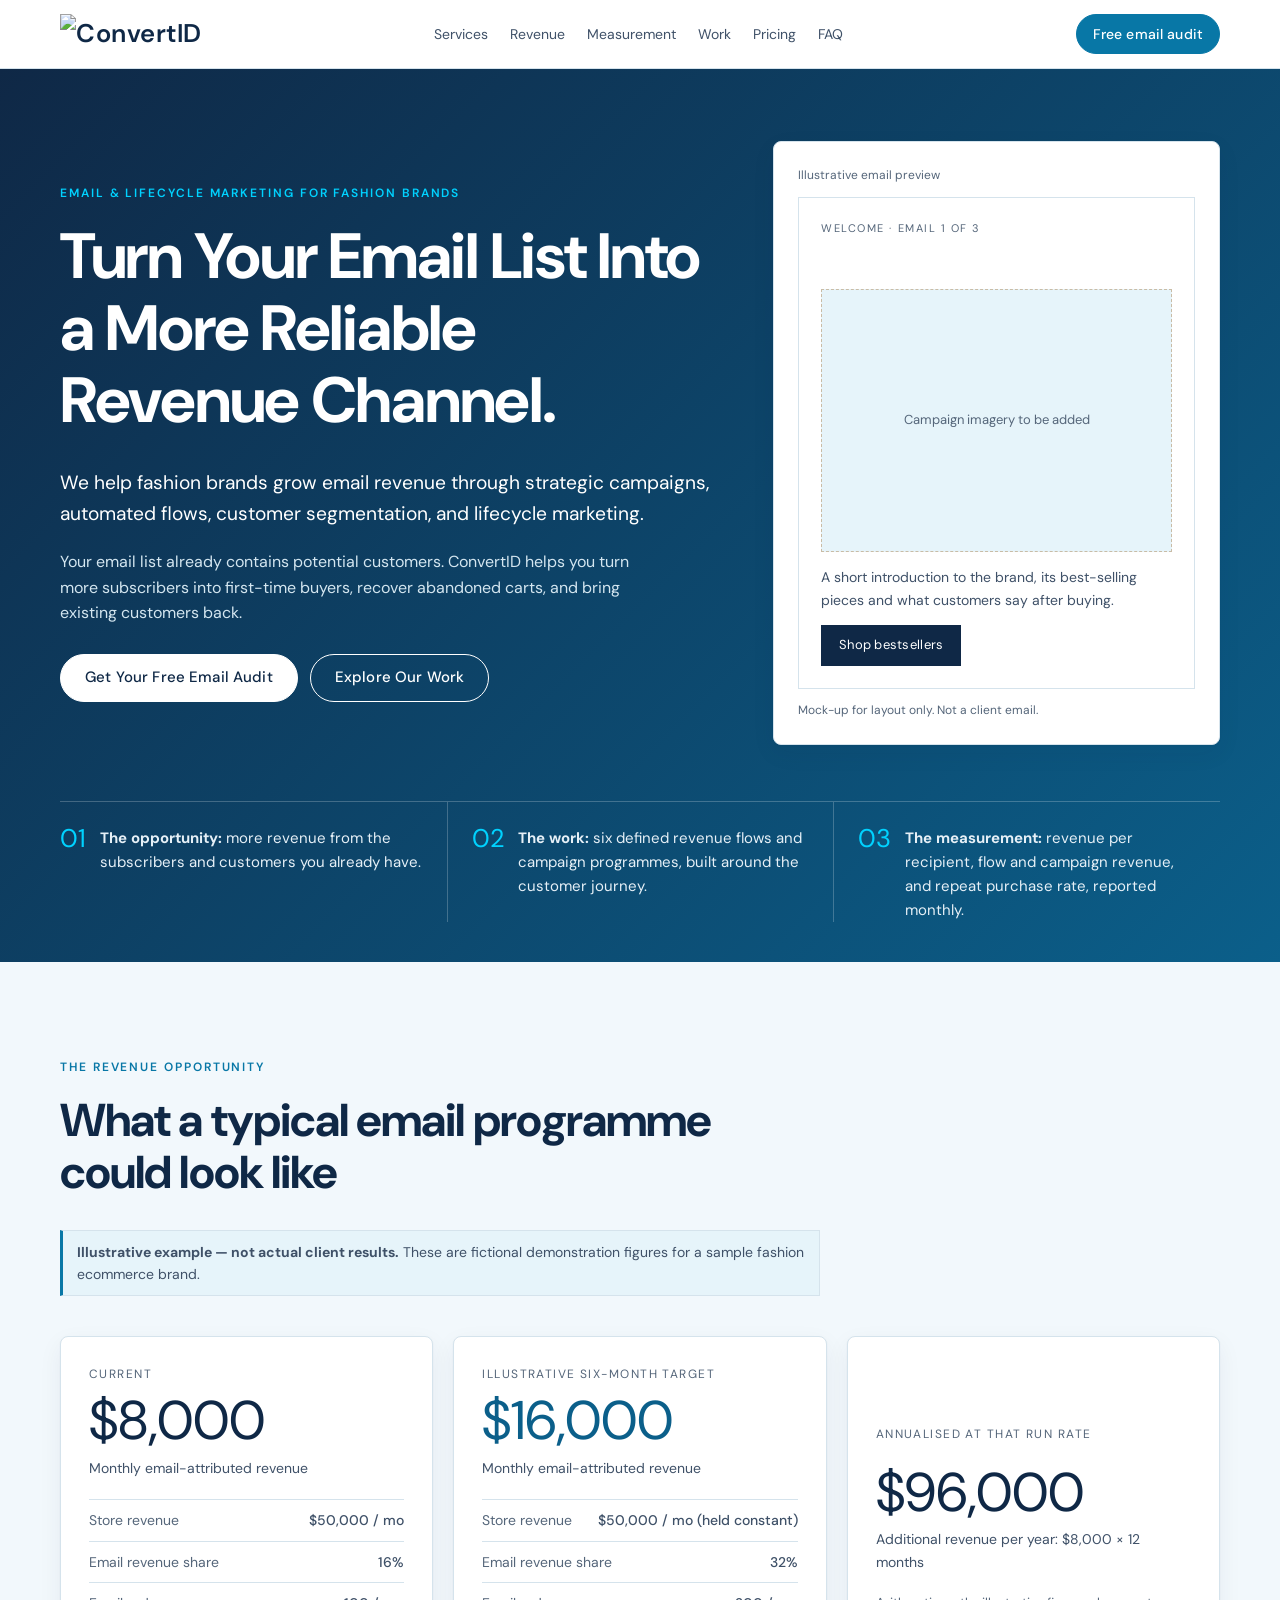
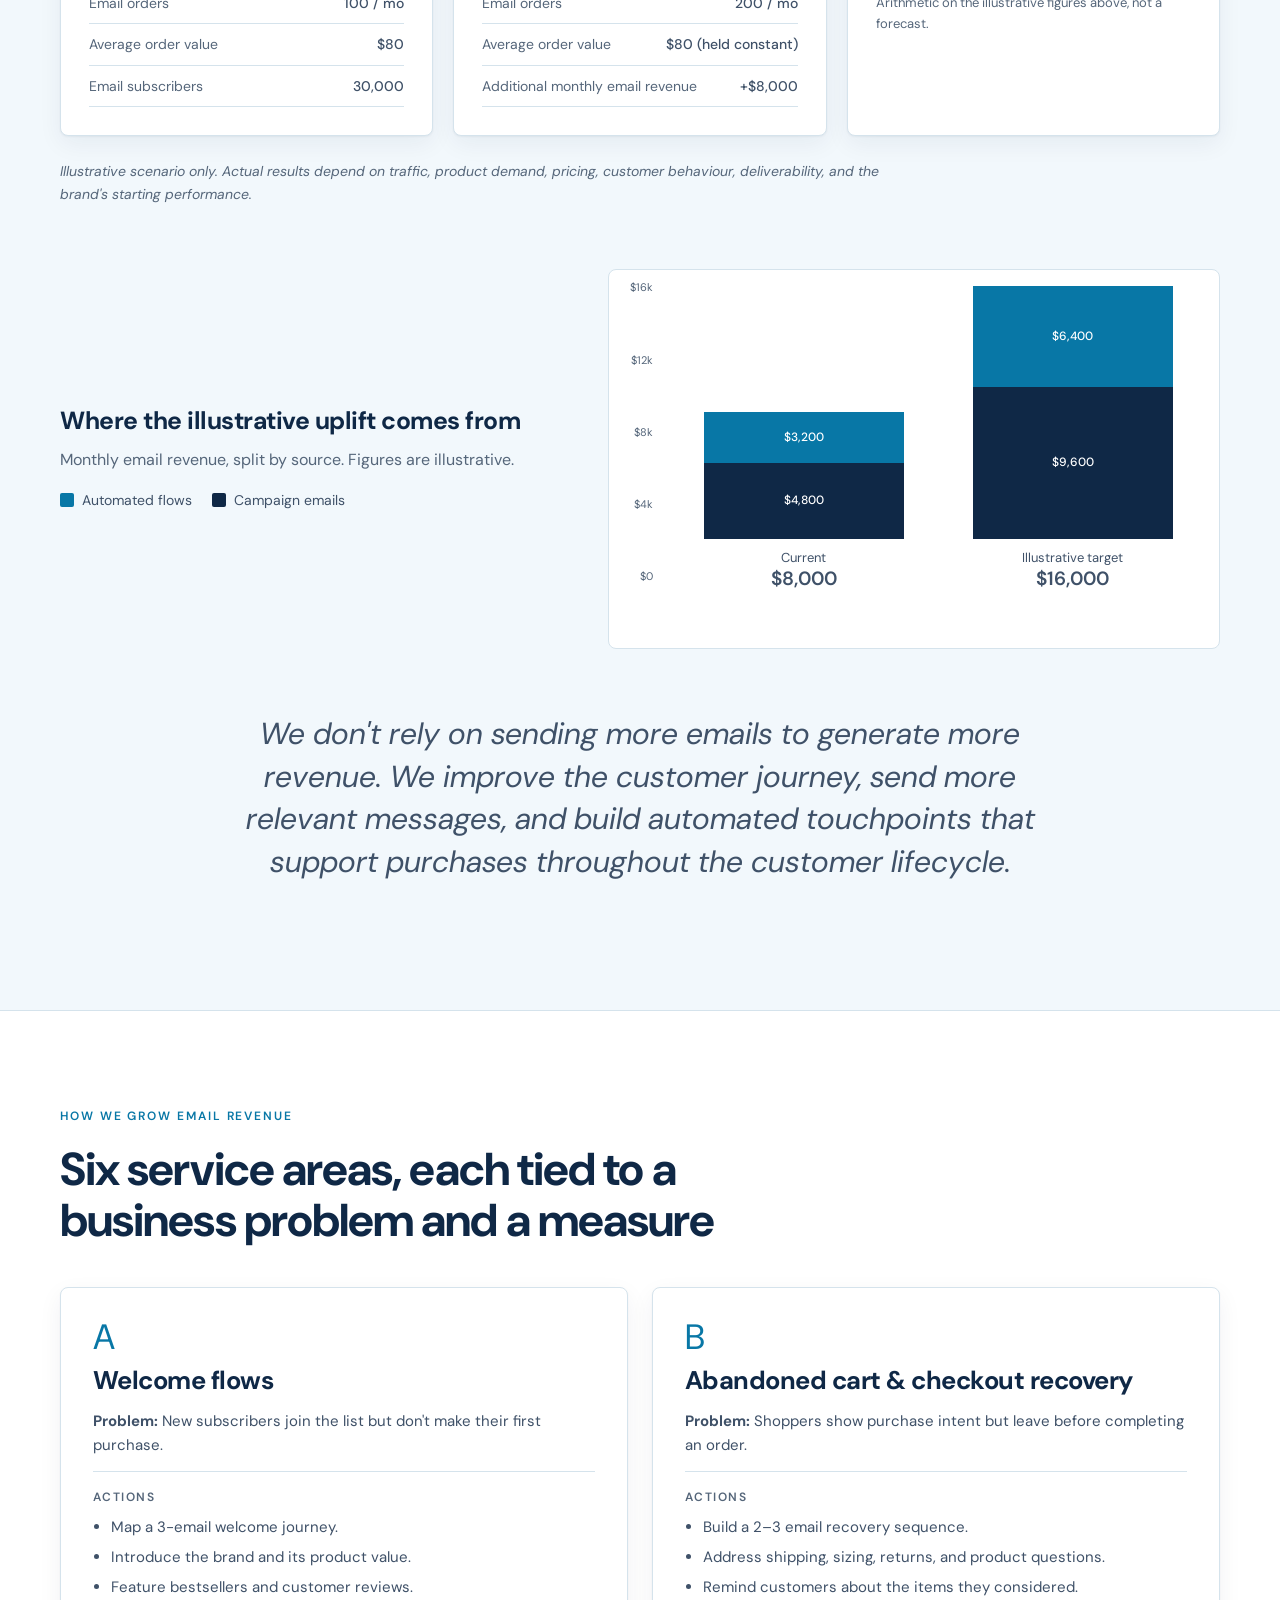
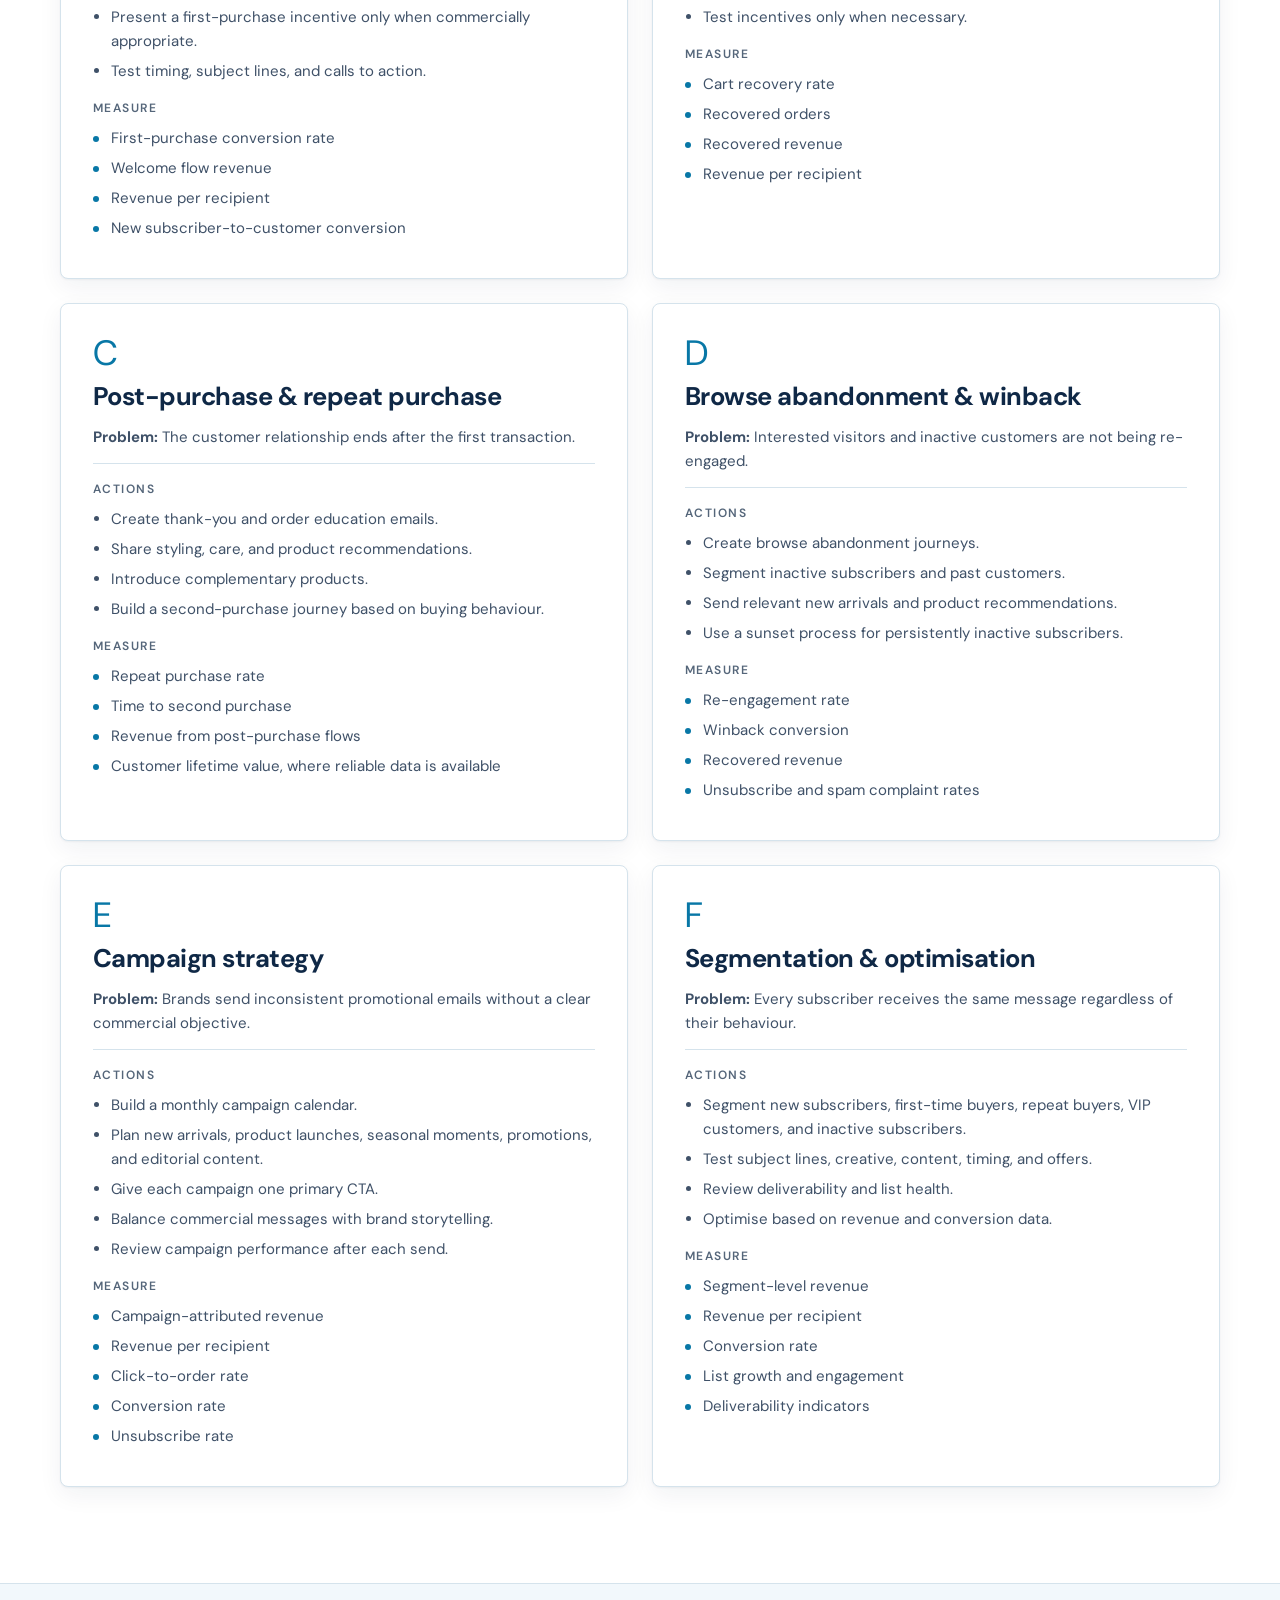
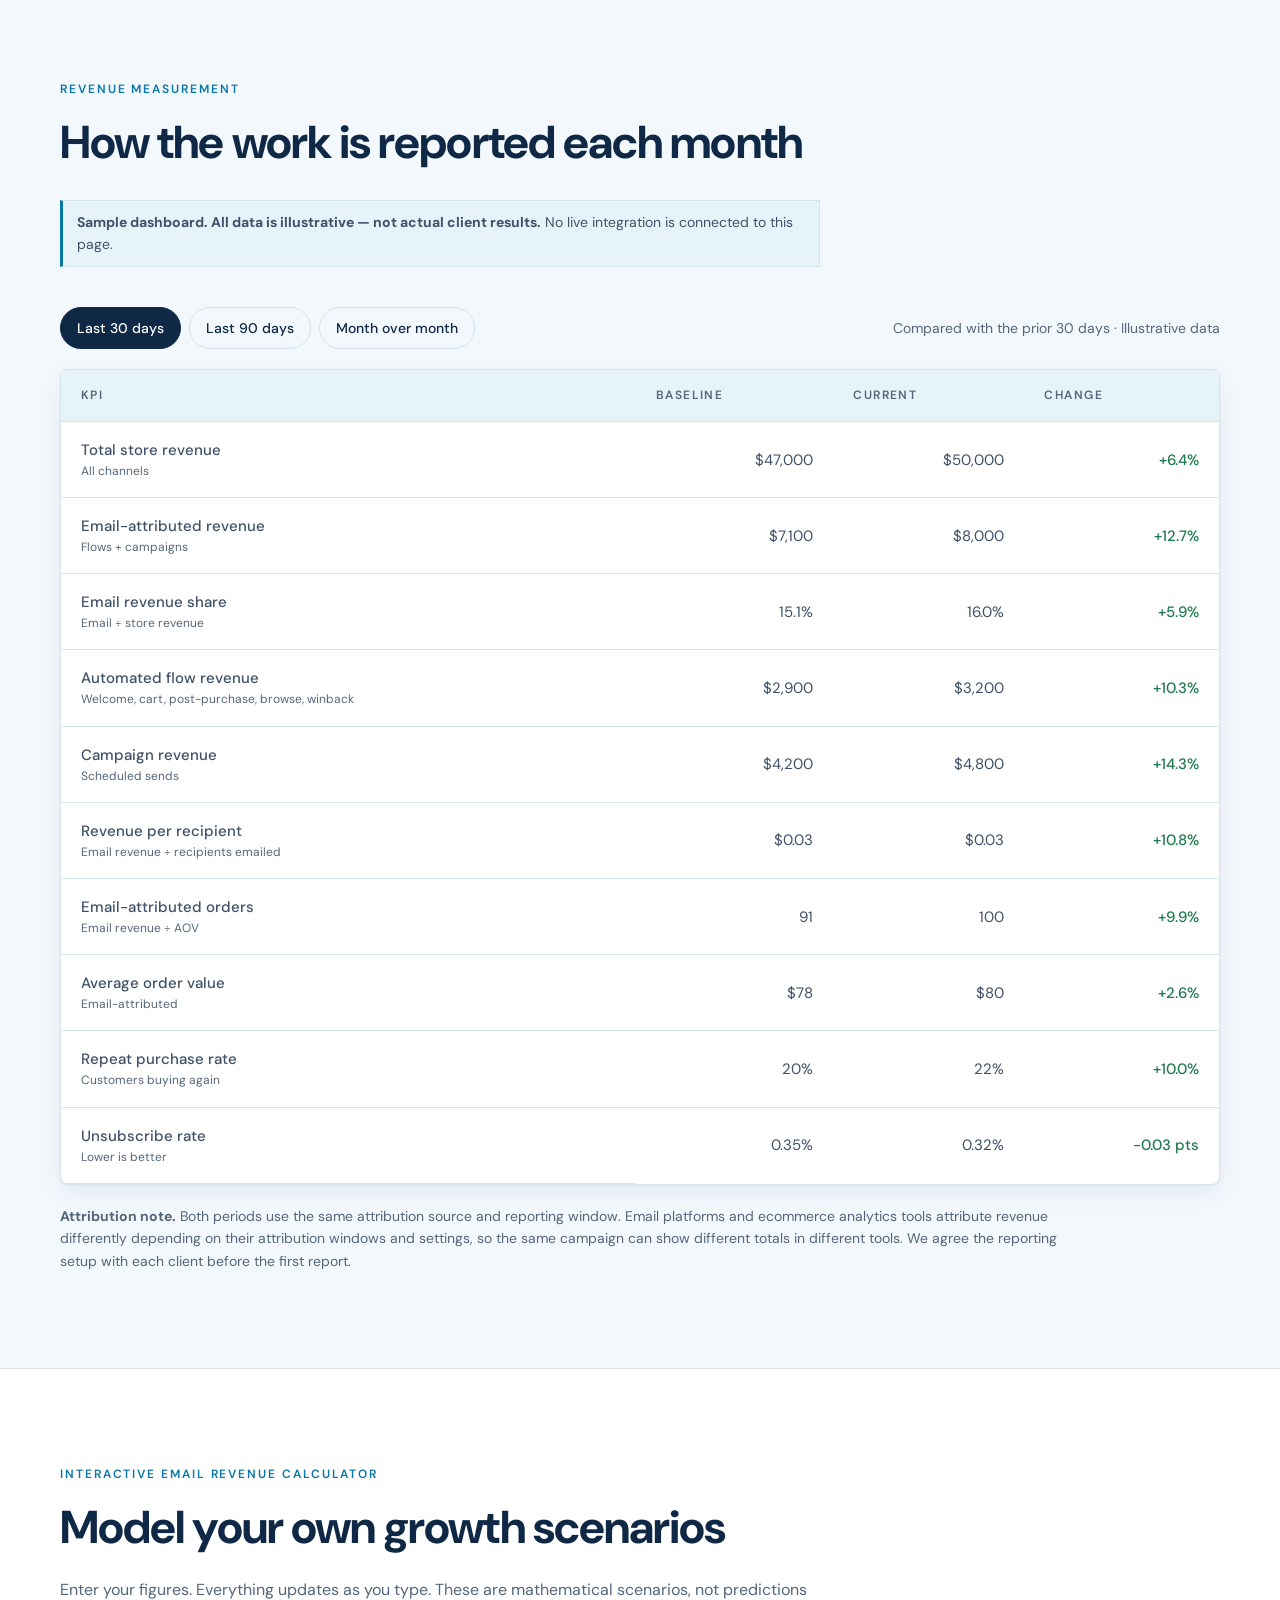
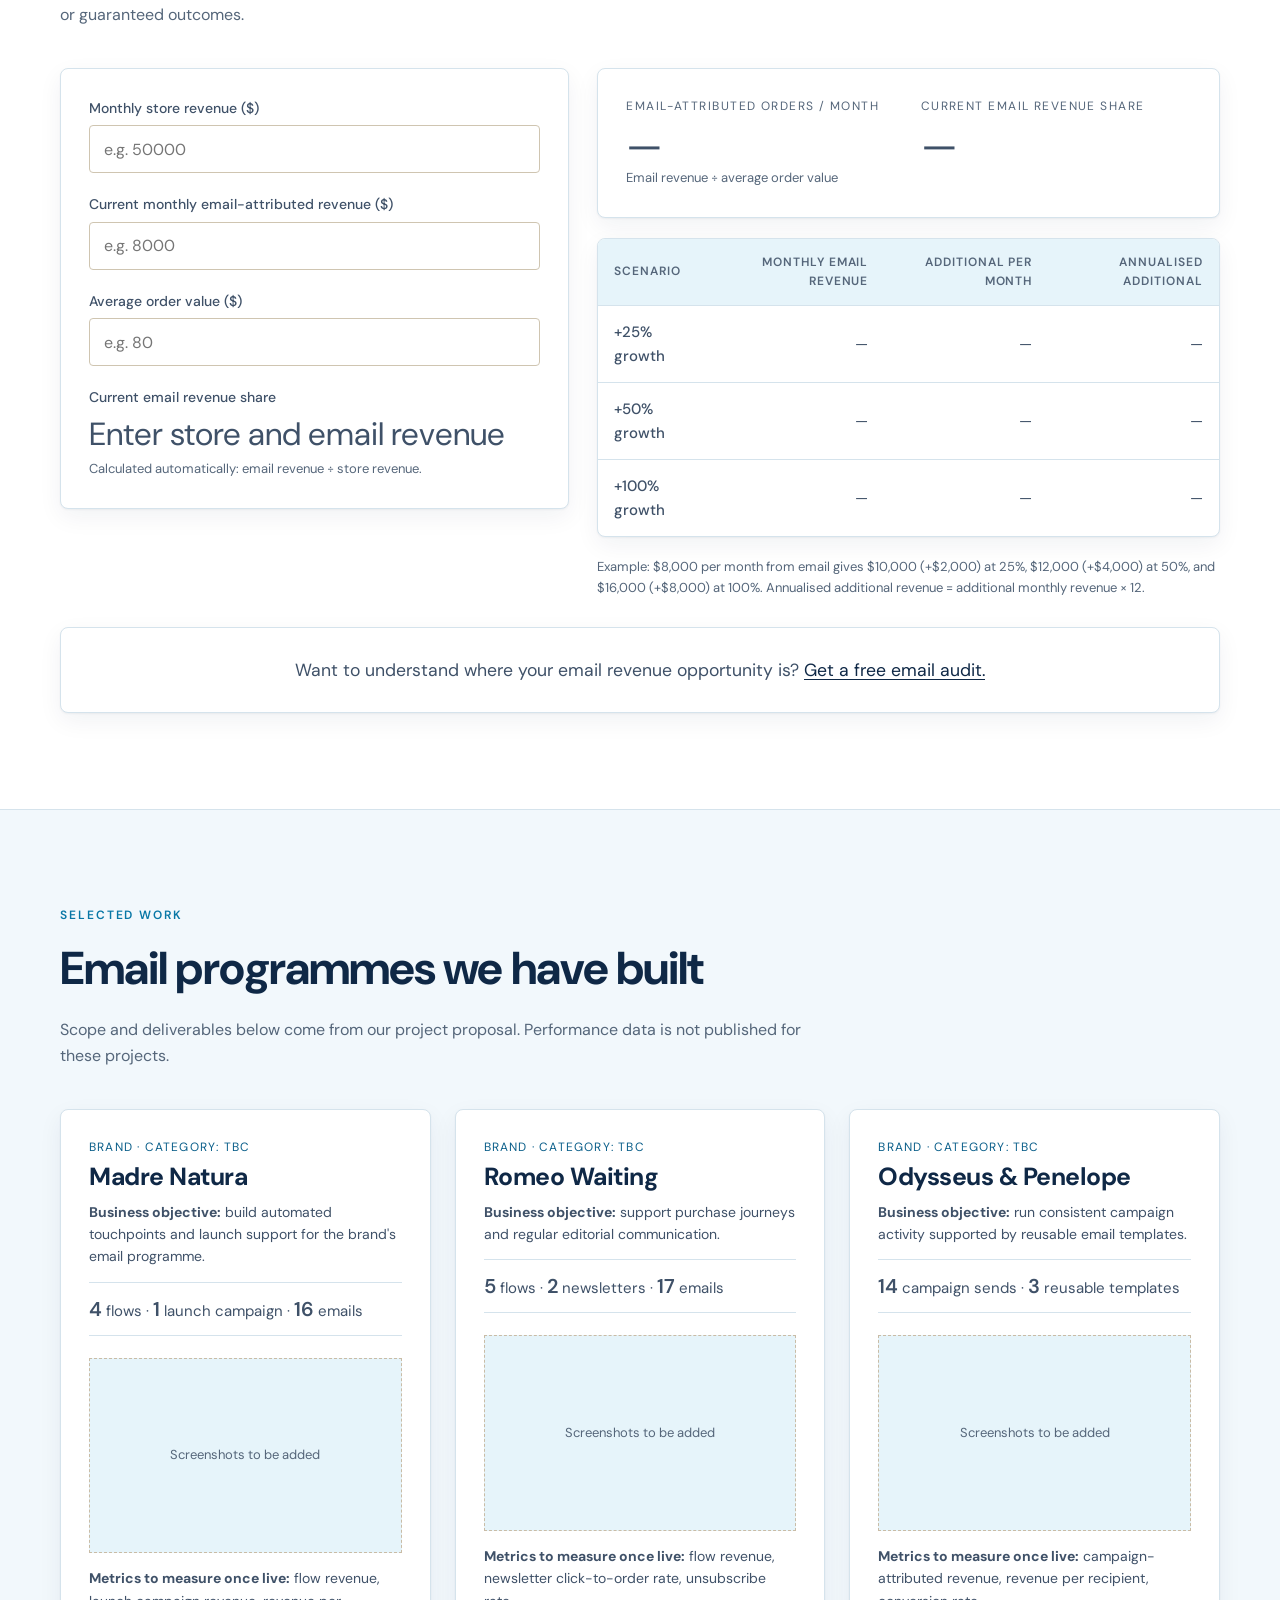
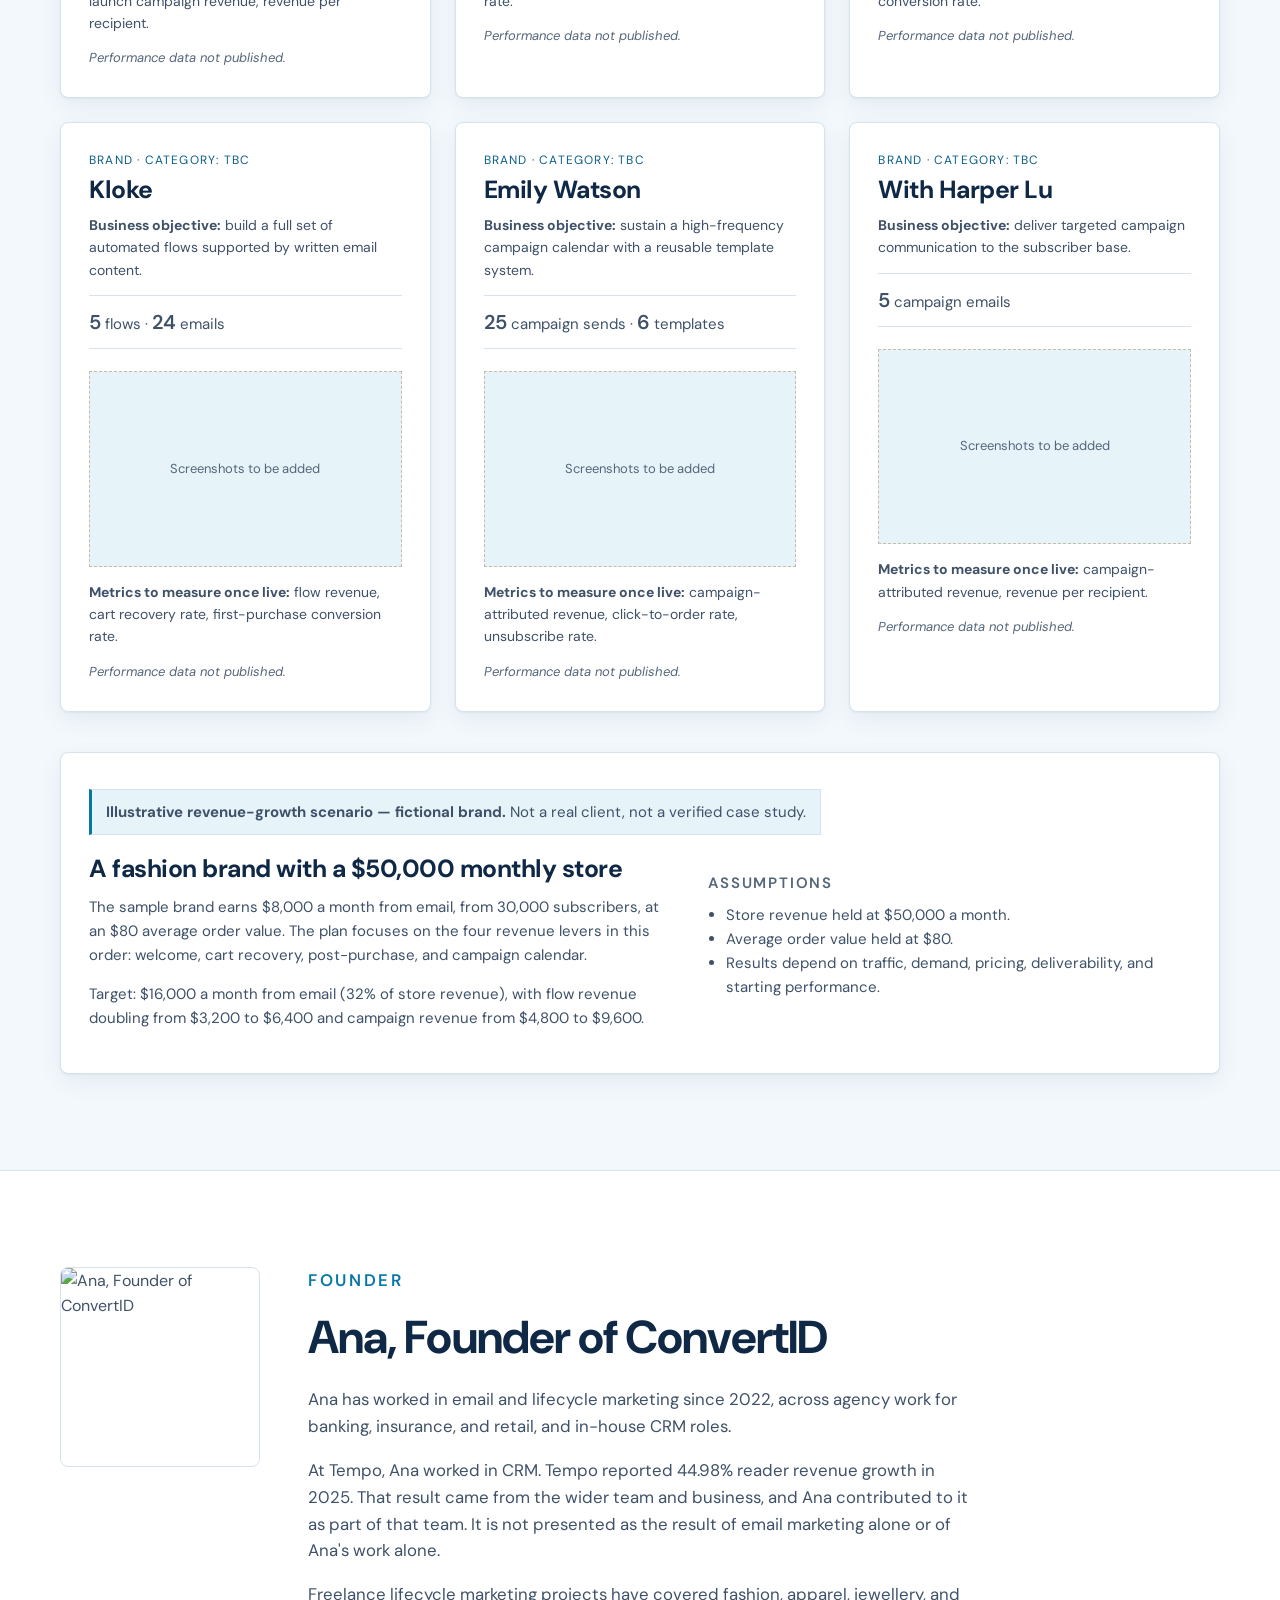
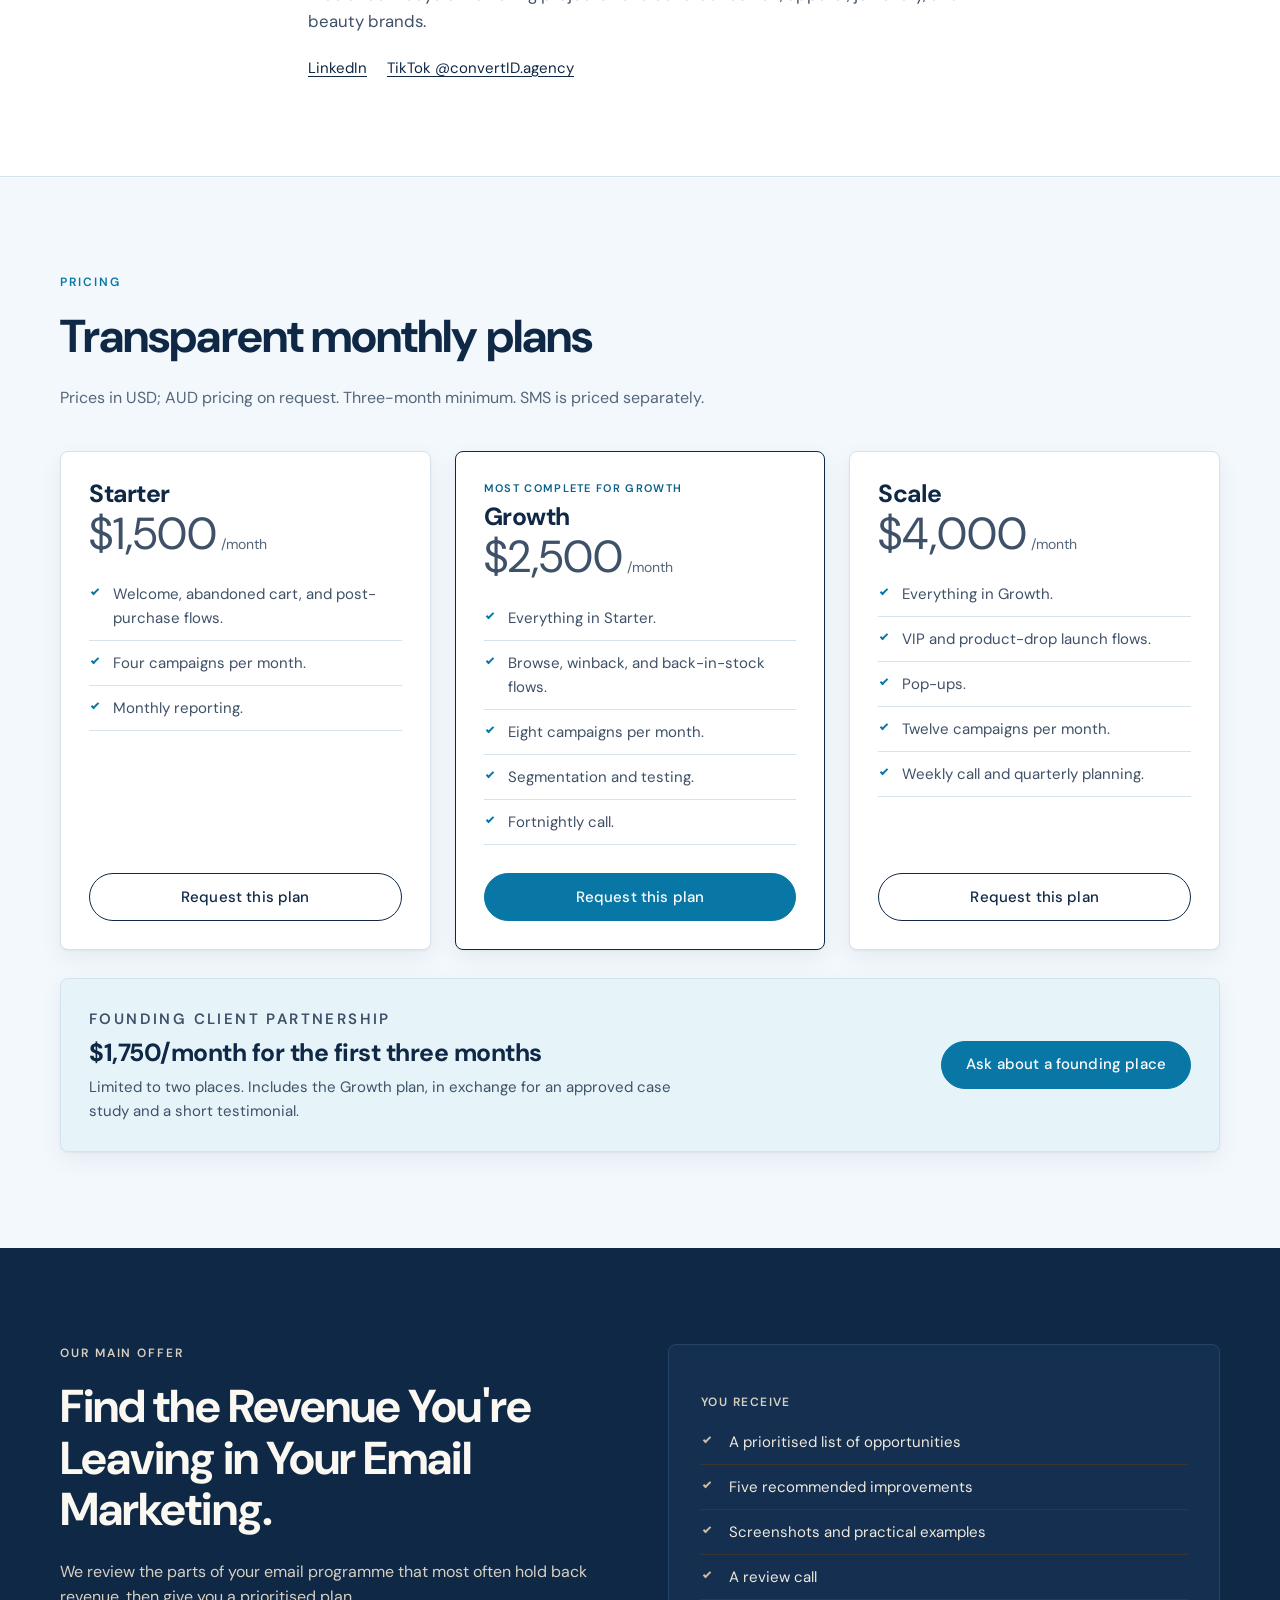
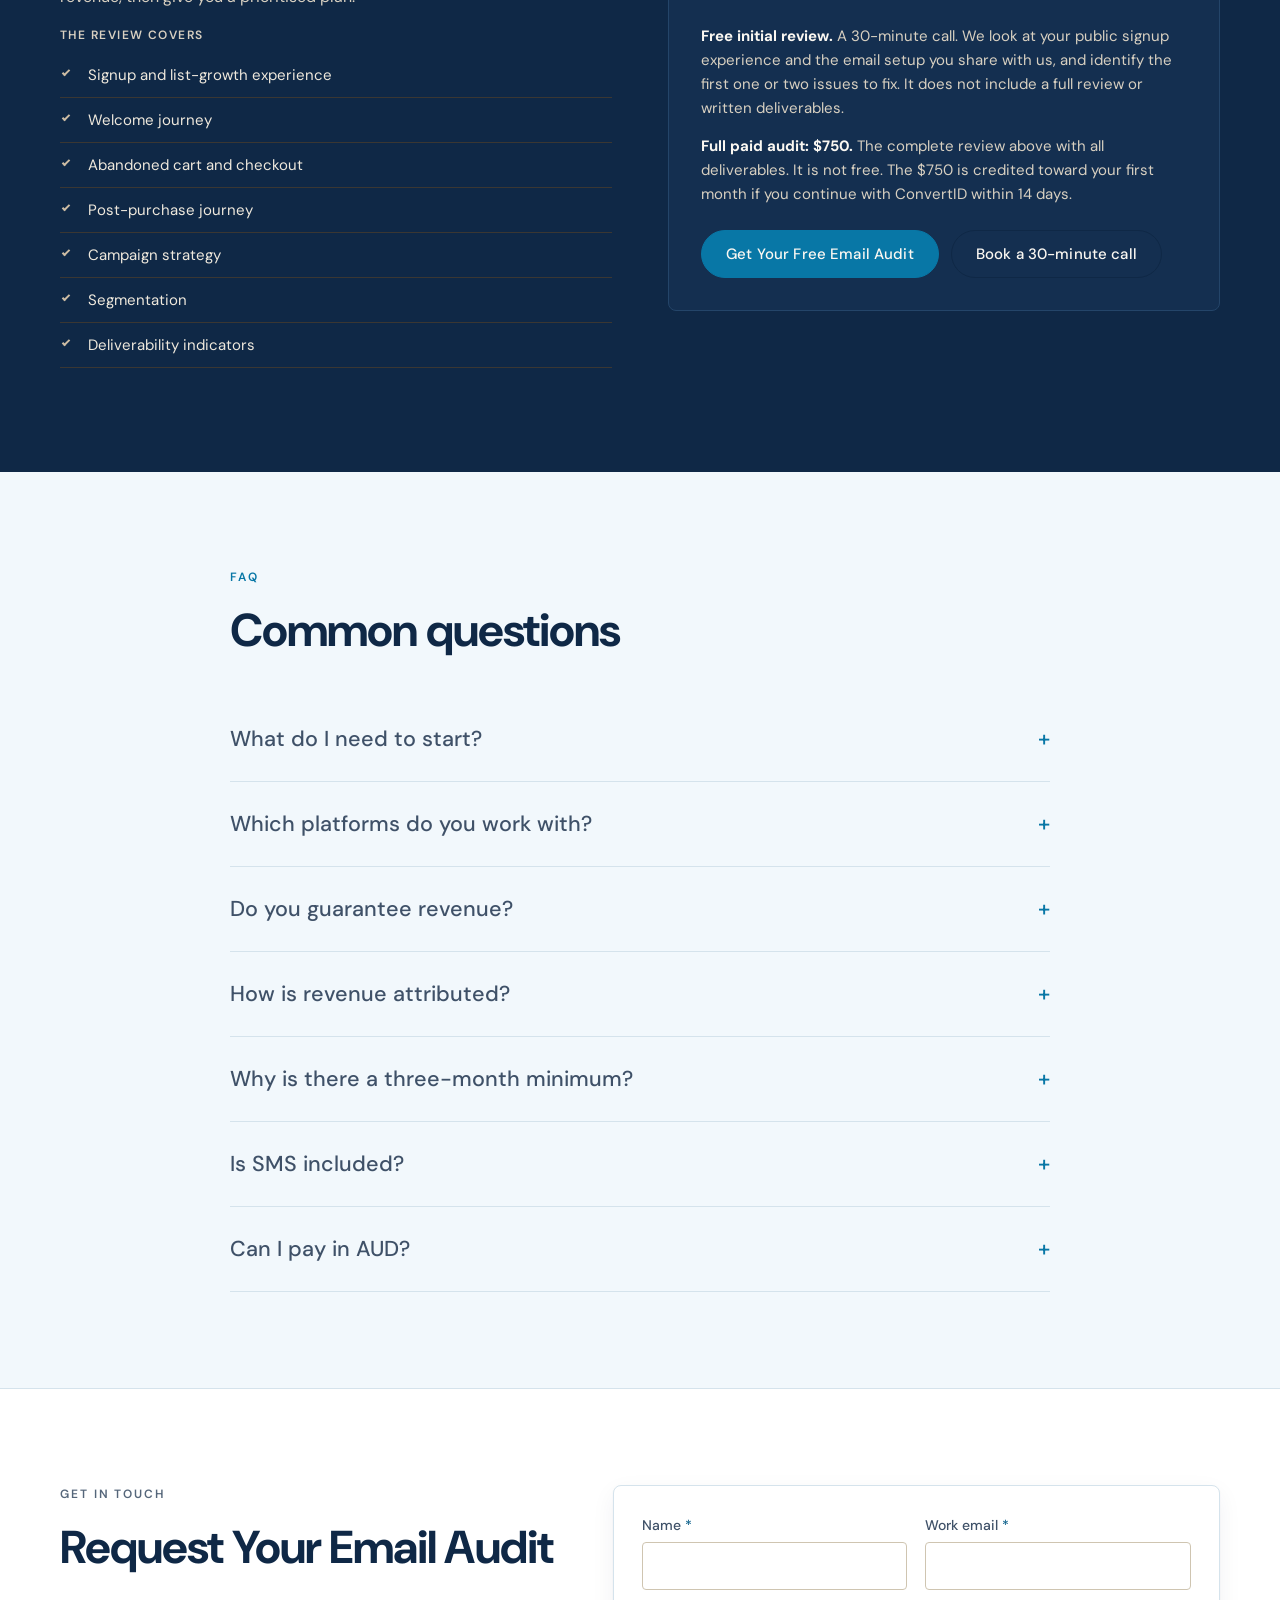
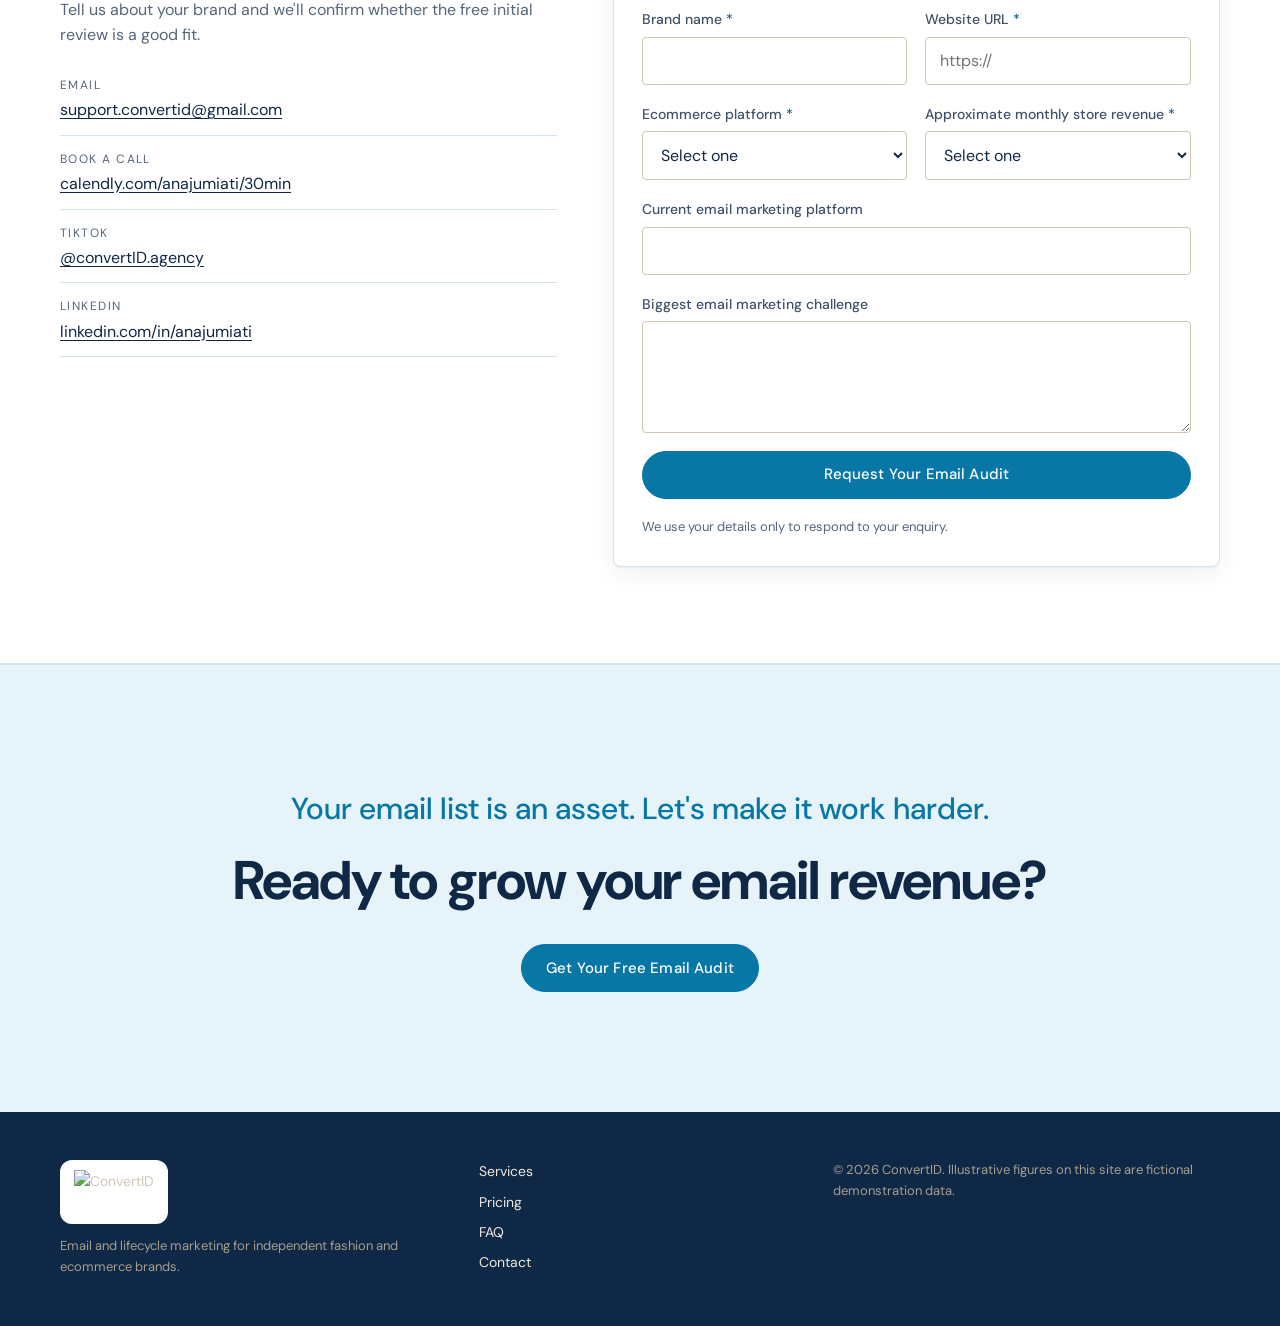
==== commit d4cc2481: "Apply ConvertID brand guide: palette, DM Sans, logo and founder photo slots Switch colours and typog" ====
--- a/index.html
+++ b/index.html
@@ -7,7 +7,7 @@
   <meta name="description" content="ConvertID helps independent fashion and ecommerce brands grow email revenue through welcome flows, cart recovery, post-purchase journeys, campaign strategy and segmentation.">
   <link rel="preconnect" href="https://fonts.googleapis.com">
   <link rel="preconnect" href="https://fonts.gstatic.com" crossorigin>
-  <link href="https://fonts.googleapis.com/css2?family=Cormorant+Garamond:ital,wght@0,400;0,500;0,600;1,400&family=Inter:wght@400;500;600&display=swap" rel="stylesheet">
+  <link href="https://fonts.googleapis.com/css2?family=DM+Sans:ital,opsz,wght@0,9..40,400;0,9..40,500;0,9..40,700;1,9..40,400&display=swap" rel="stylesheet">
   <link rel="stylesheet" href="assets/css/styles.css">
 </head>
 <body>
@@ -15,7 +15,7 @@
 
 <header class="site-header">
   <div class="container nav-wrap">
-    <a class="logo" href="#top" aria-label="ConvertID home">ConvertID</a>
+    <a class="logo" href="#top" aria-label="ConvertID home"><img src="assets/img/convertid-logo-full.png" alt="ConvertID" width="160" height="auto"></a>
     <nav class="site-nav" aria-label="Main">
       <a href="#services">Services</a>
       <a href="#revenue">Revenue</a>
@@ -31,7 +31,7 @@
 <main id="main">
 
 <!-- 1. HERO -->
-<section class="hero" id="top">
+<section class="hero hero-brand" id="top">
   <div class="container hero-grid">
     <div class="hero-copy">
       <p class="eyebrow">Email &amp; lifecycle marketing for fashion brands</p>
@@ -486,7 +486,7 @@
 <!-- 7. FOUNDER -->
 <section class="section section-alt" id="about" aria-labelledby="about-title">
   <div class="container founder">
-    <div class="founder-mark" aria-hidden="true">A</div>
+    <img class="founder-photo" src="assets/img/ana-founder.jpg" alt="Ana, Founder of ConvertID" width="200" height="200">
     <div>
       <p class="eyebrow">Founder</p>
       <h2 id="about-title">Ana, Founder of ConvertID</h2>
@@ -731,7 +731,7 @@
 <footer class="site-footer">
   <div class="container footer-grid">
     <div>
-      <p class="logo">ConvertID</p>
+      <p class="footer-logo"><img src="assets/img/convertid-logo-full-on-white.png" alt="ConvertID" width="160" height="auto"></p>
       <p class="footer-note">Email and lifecycle marketing for independent fashion and ecommerce brands.</p>
     </div>
     <nav aria-label="Footer">
--- a/assets/css/styles.css
+++ b/assets/css/styles.css
@@ -1,24 +1,35 @@
 /* ConvertID — editorial, restrained, revenue-focused */
 
+/* Colours and fonts follow the ConvertID Brand Guide (Notion, Oct 2026). */
 :root {
-  --cream: #f6f1e8;
-  --paper: #fbf8f2;
-  --sand: #efe7d8;
-  --line: #e2d9c8;
-  --ink: #1f1e1c;
-  --charcoal: #2e2c29;
-  --muted: #6b665e;
-  --taupe: #8c7356;
-  --taupe-dark: #6f5a43;
-  --positive: #3d6a4e;
-  --negative: #8a4b3c;
-  --dark-bg: #1d1c1a;
-
-  --serif: "Cormorant Garamond", "Iowan Old Style", Georgia, serif;
-  --sans: "Inter", -apple-system, "Segoe UI", Roboto, Helvetica, Arial, sans-serif;
-
-  --radius: 6px;
-  --shadow: 0 1px 2px rgba(31, 30, 28, 0.04), 0 8px 24px rgba(31, 30, 28, 0.05);
+  --navy: #0f2846;        /* headlines, body on light, dark backgrounds */
+  --cyan: #00d2ff;        /* highlights on navy only, never text on white */
+  --brand: #0877a6;       /* buttons, links, accent text on light */
+  --deep: #0b5f8a;        /* hover, second gradient stop */
+  --ice: #f2f8fc;         /* page background */
+  --mist: #e6f4fa;        /* soft panels, banding */
+  --line: #d5e3ec;        /* borders, dividers */
+  --slate: #3f5168;       /* body text */
+  --muted: #55667A;       /* captions, footers */
+  --white: #ffffff;
+
+  /* Aliases used throughout the stylesheet */
+  --cream: var(--ice);
+  --paper: var(--white);
+  --sand: var(--mist);
+  --ink: var(--navy);
+  --charcoal: var(--slate);
+  --taupe: var(--brand);
+  --taupe-dark: var(--deep);
+  --positive: #1f7a4d;
+  --negative: #a13d2d;
+  --dark-bg: var(--navy);
+
+  --serif: "DM Sans", -apple-system, "Segoe UI", Roboto, Helvetica, Arial, sans-serif;
+  --sans: "DM Sans", -apple-system, "Segoe UI", Roboto, Helvetica, Arial, sans-serif;
+
+  --radius: 8px;
+  --shadow: 0 1px 2px rgba(15, 40, 70, 0.05), 0 8px 24px rgba(15, 40, 70, 0.06);
   --max: 1160px;
 }
 
@@ -633,3 +644,49 @@
   }
   .reveal { opacity: 1; transform: none; }
 }
+
+/* ---------- Brand guide overrides ---------- */
+h1, h2, h3 { font-family: var(--sans); font-weight: 700; letter-spacing: -0.02em; color: var(--navy); }
+h1 { font-size: clamp(2.4rem, 5vw, 4rem); }
+body { color: var(--slate); }
+
+.btn { background: var(--brand); border-color: var(--brand); color: var(--white); }
+.btn:hover { background: var(--deep); border-color: var(--deep); color: var(--white); }
+.btn-ghost { background: transparent; color: var(--navy); border-color: var(--navy); }
+.btn-ghost:hover { background: var(--navy); color: var(--white); border-color: var(--navy); }
+
+.logo { display: inline-flex; align-items: center; }
+.logo img { height: 40px; width: auto; display: block; }
+.footer-logo { margin: 0 0 12px; background: var(--white); display: inline-block; border-radius: 12px; padding: 10px 14px; }
+.footer-logo img { height: 44px; width: auto; display: block; }
+.site-footer { background: var(--navy); }
+
+.hero-brand {
+  background: linear-gradient(135deg, var(--navy) 0%, var(--deep) 100%);
+  color: var(--white);
+}
+.hero-brand h1, .hero-brand .lead { color: var(--white); }
+.hero-brand .supporting { color: #d4e6f0; }
+.hero-brand .eyebrow { color: var(--cyan); }
+.hero-brand .glance { border-top-color: rgba(255,255,255,0.22); }
+.hero-brand .glance p { color: #e6f0f7; }
+.hero-brand .glance-num { color: var(--cyan); }
+.hero-brand .glance > div + div { border-left-color: rgba(255,255,255,0.22); }
+.hero-brand .btn { background: var(--white); color: var(--navy); border-color: var(--white); }
+.hero-brand .btn:hover { background: var(--mist); color: var(--navy); border-color: var(--mist); }
+.hero-brand .btn-ghost { color: var(--white); border-color: var(--white); background: transparent; }
+.hero-brand .btn-ghost:hover { background: var(--white); color: var(--navy); }
+
+
+.founder-photo {
+  width: 200px; height: 200px; object-fit: cover;
+  border-radius: var(--radius); border: 1px solid var(--line);
+}
+.final-cta { background: var(--mist); }
+.final-message { color: var(--brand); font-style: normal; font-weight: 500; }
+.eyebrow { color: var(--brand); }
+.eyebrow-light { color: var(--cyan); }
+.section-dark { background: var(--navy); }
+.audit-card { background: #142f50; border-color: #244569; }
+.hero-brand .panel-label, .hero-brand .panel-note { color: var(--muted); }
+.site-header { background: rgba(255, 255, 255, 0.94); }
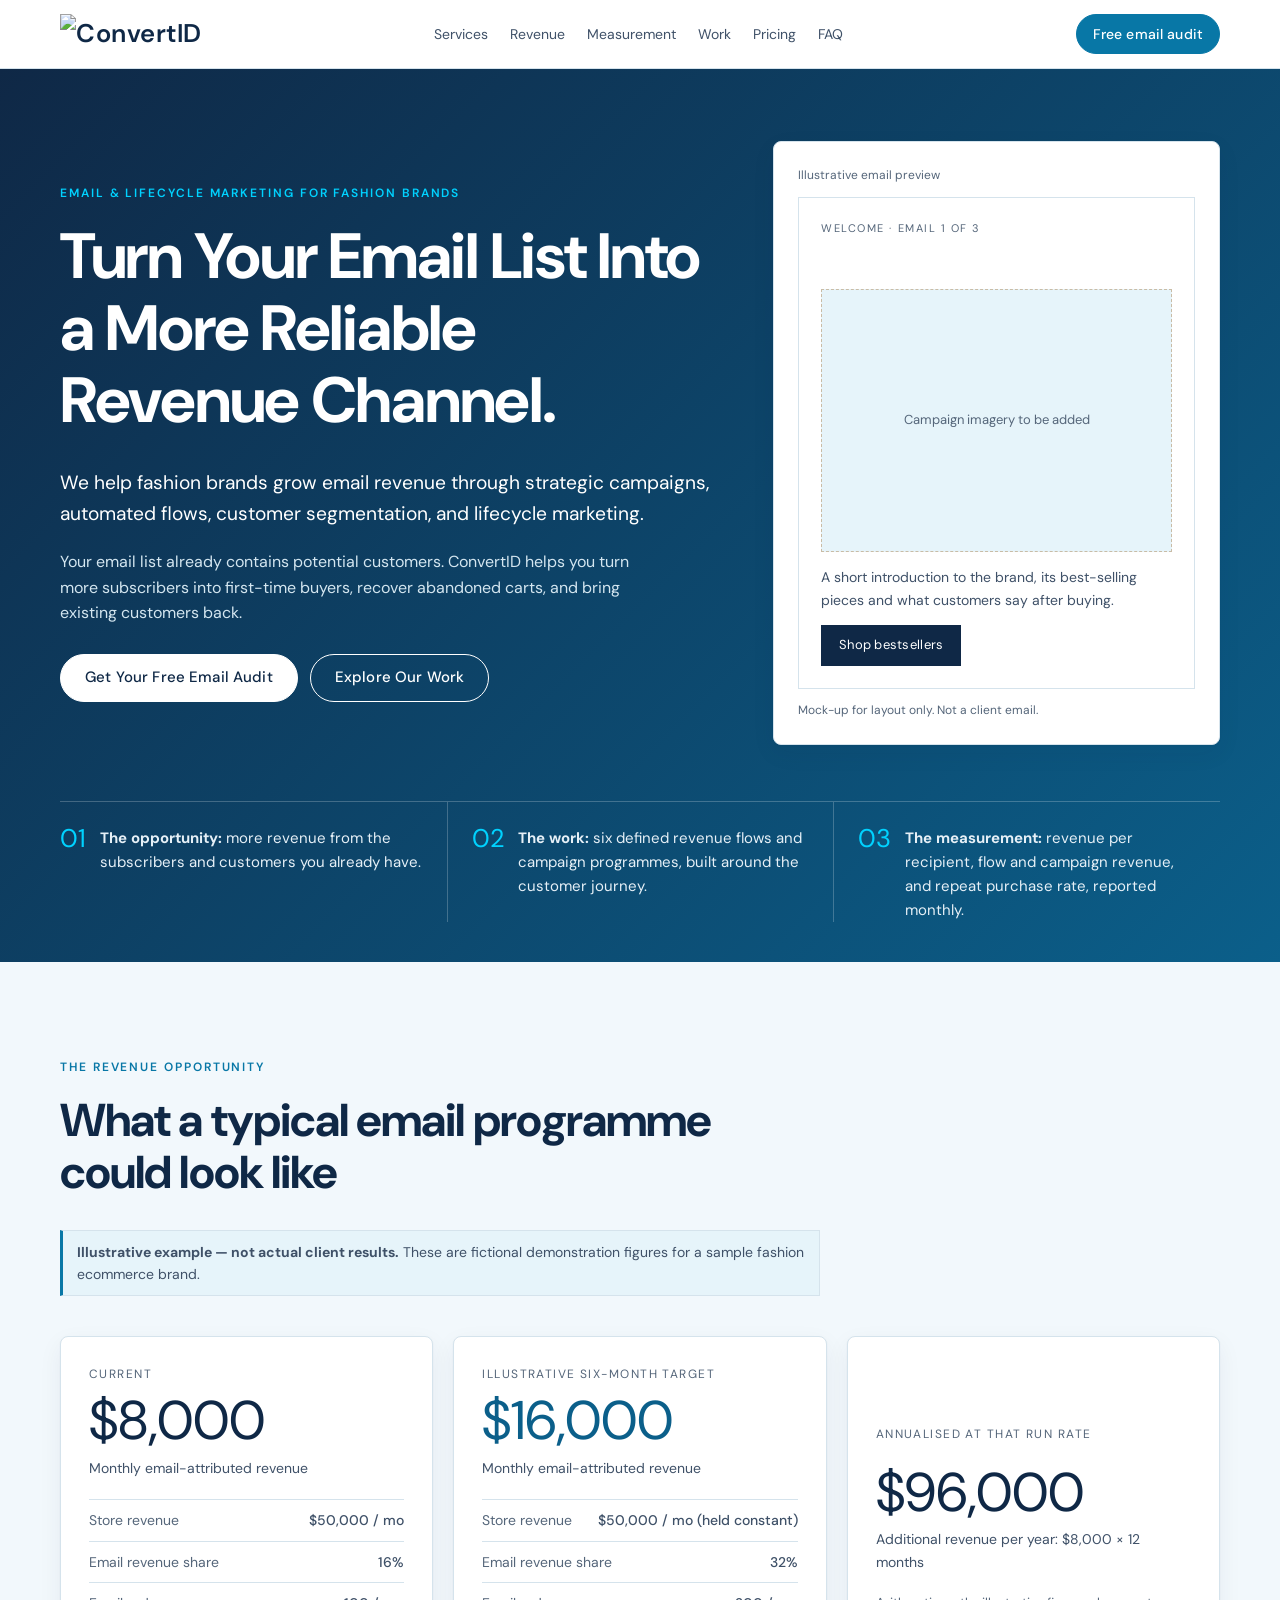
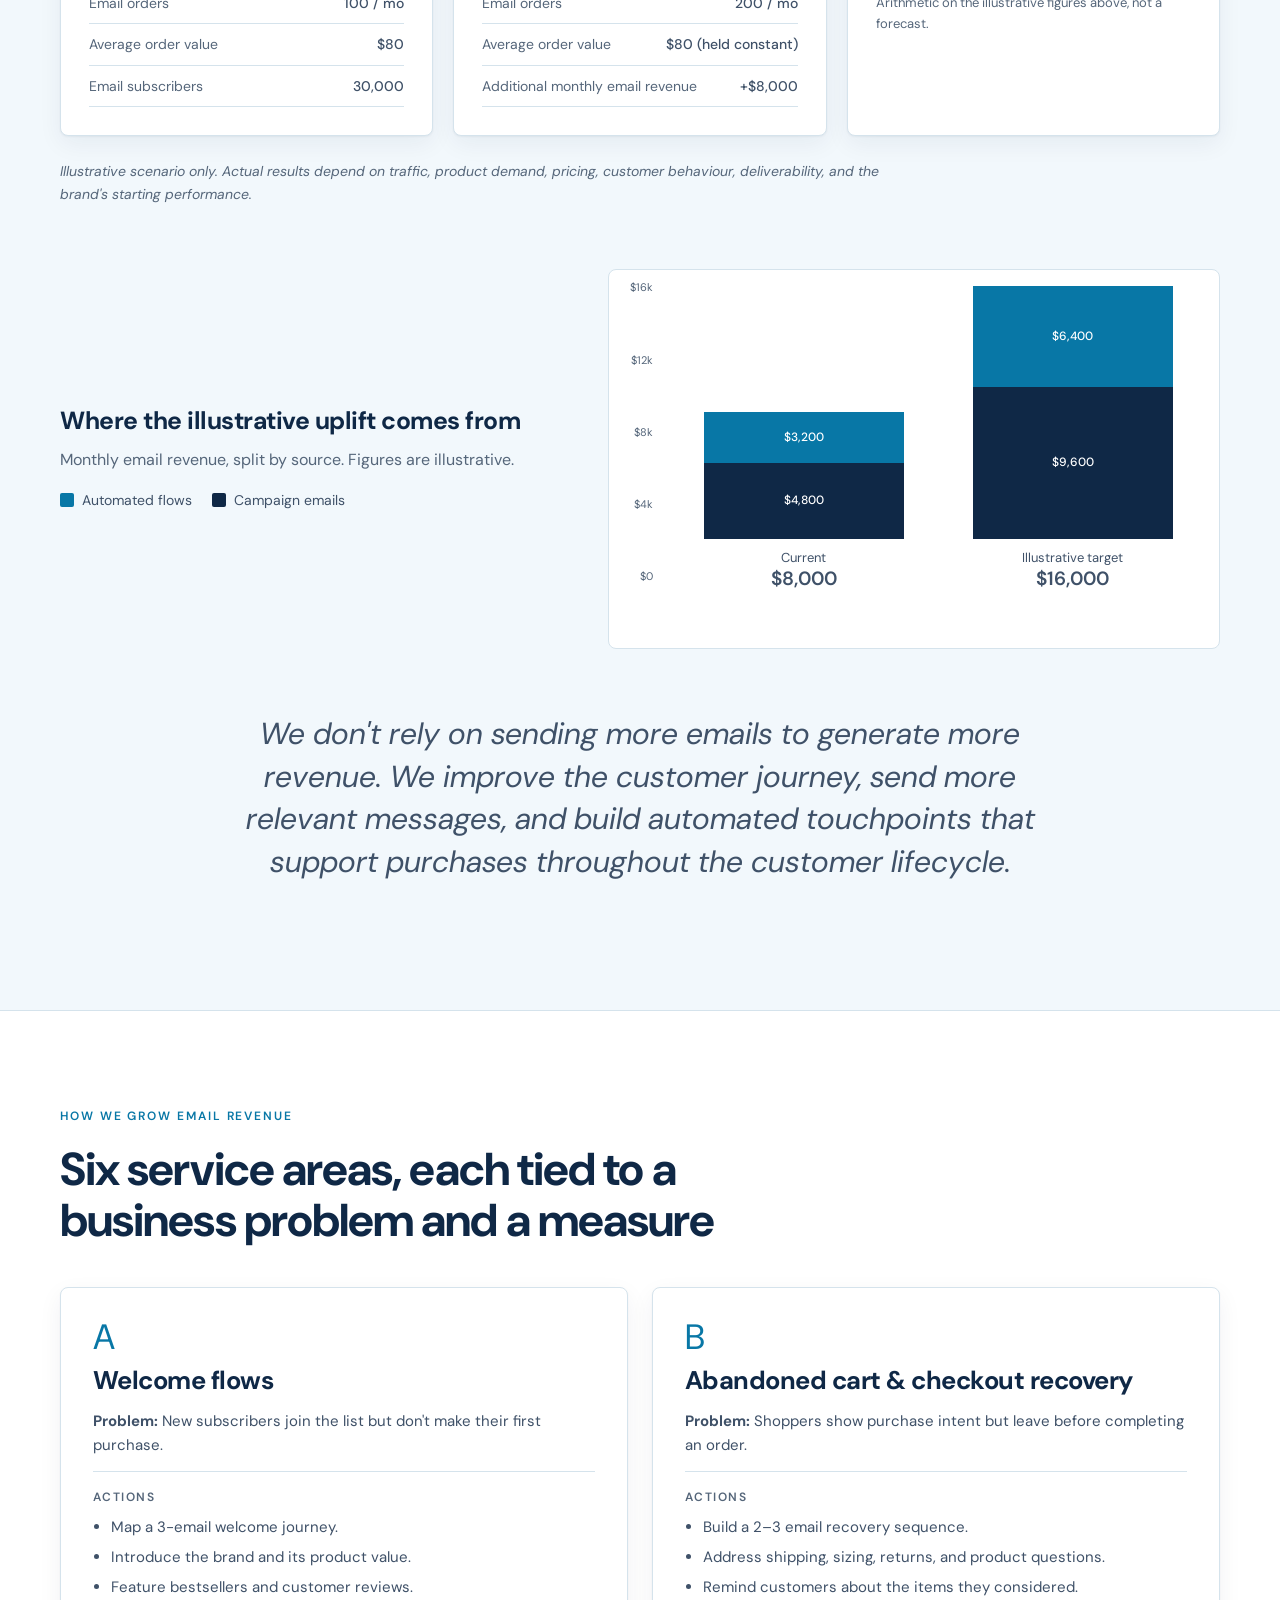
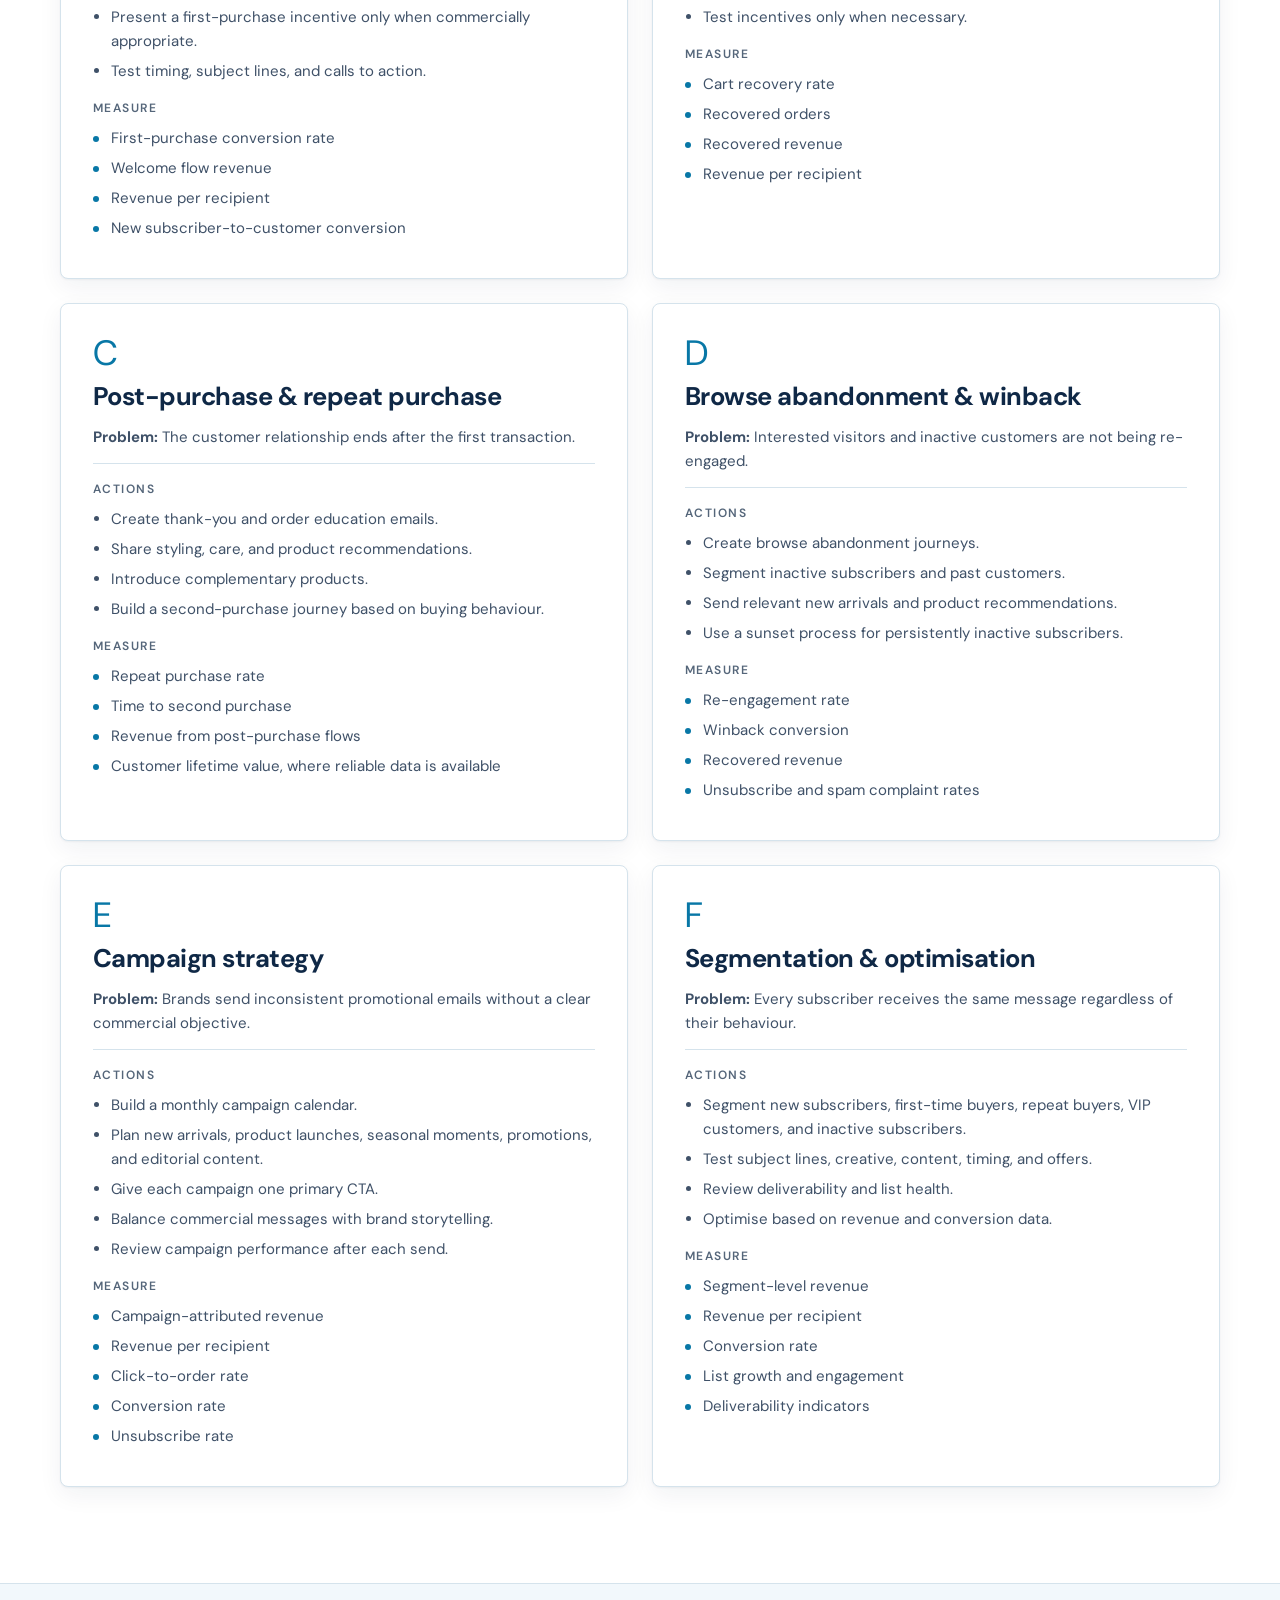
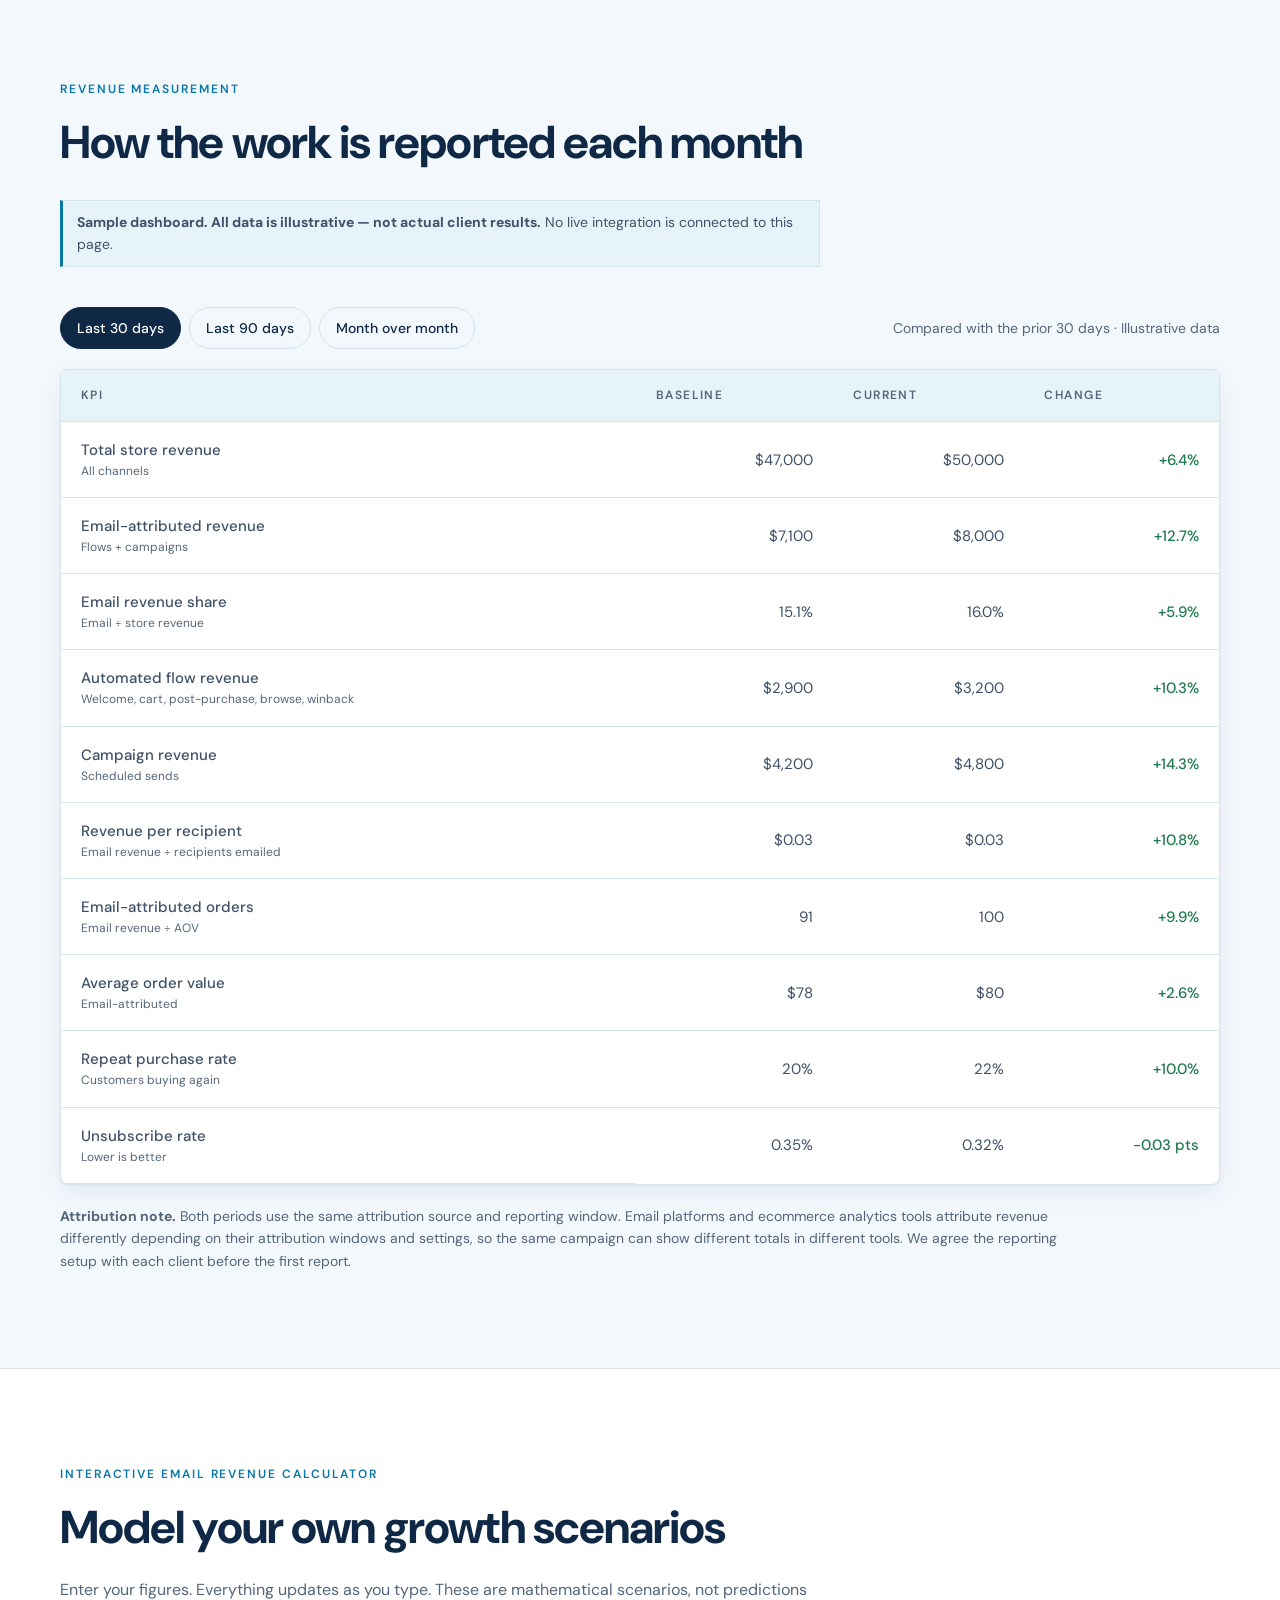
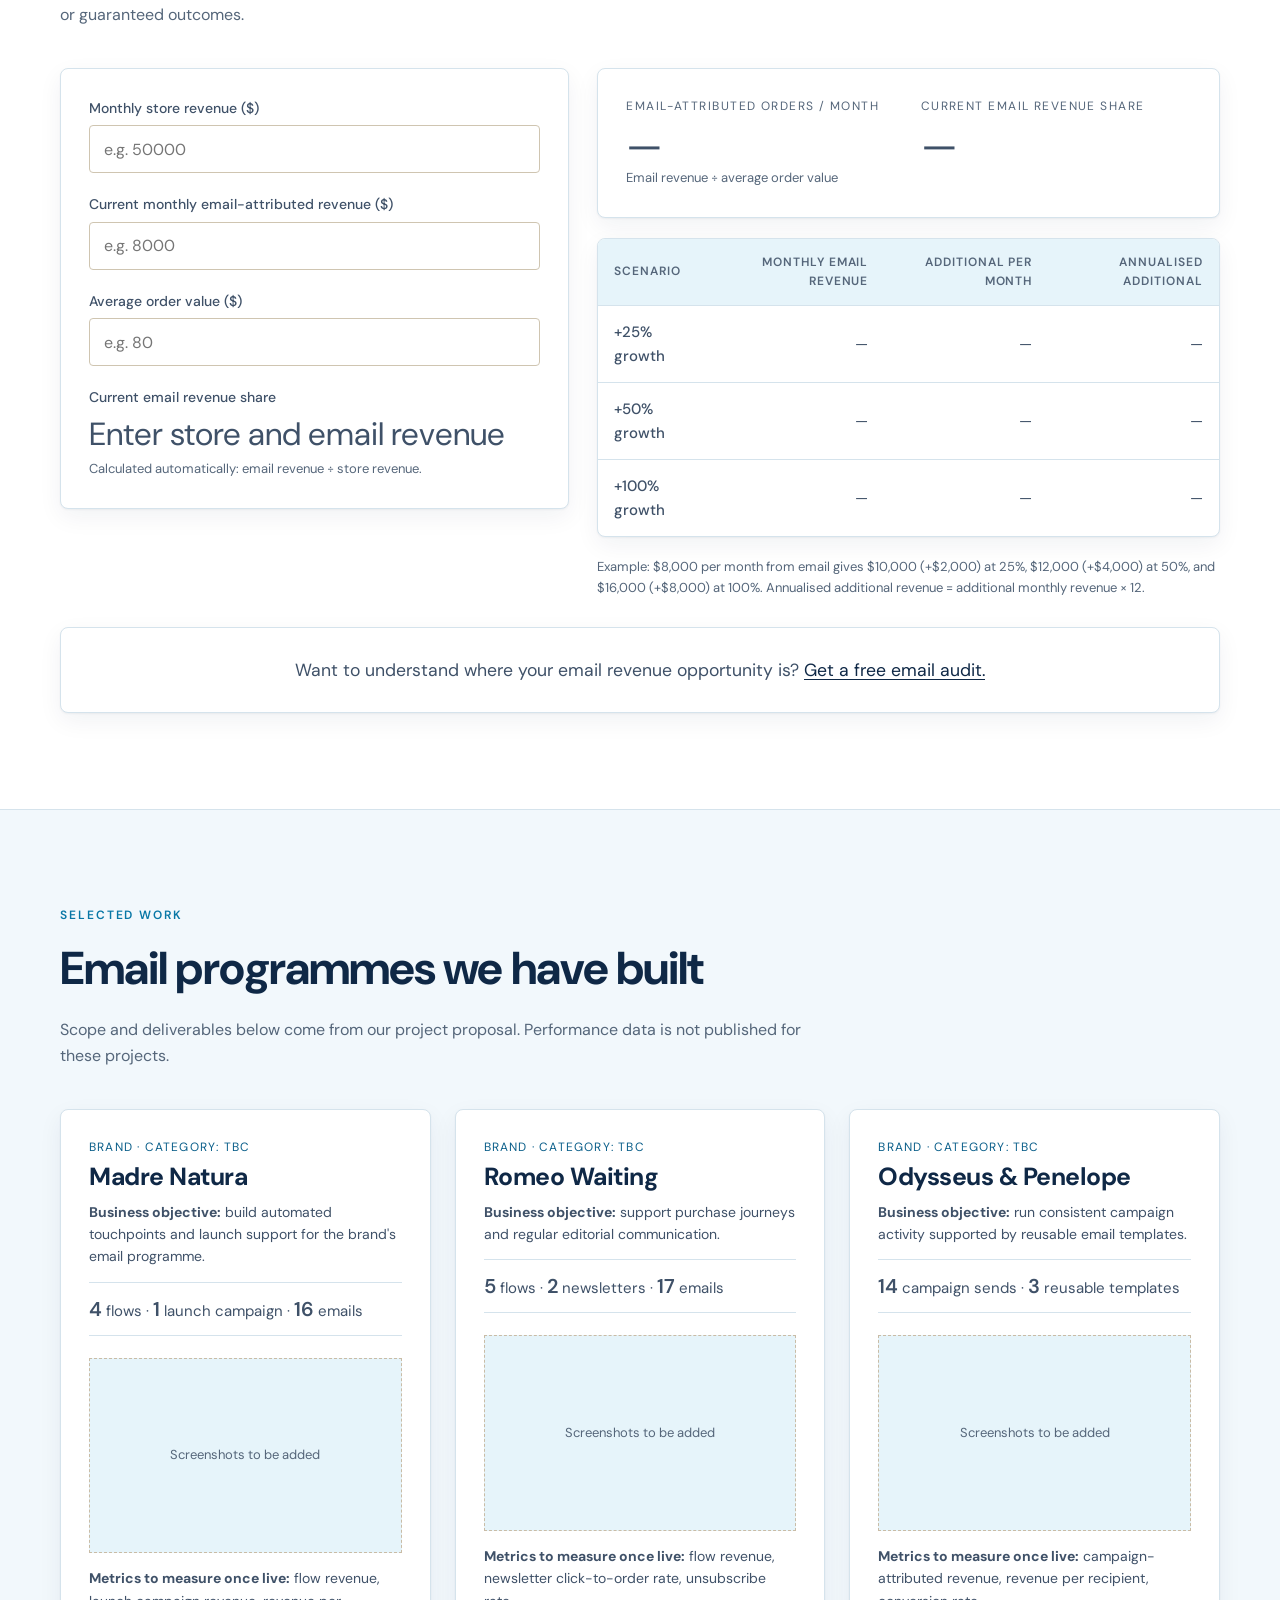
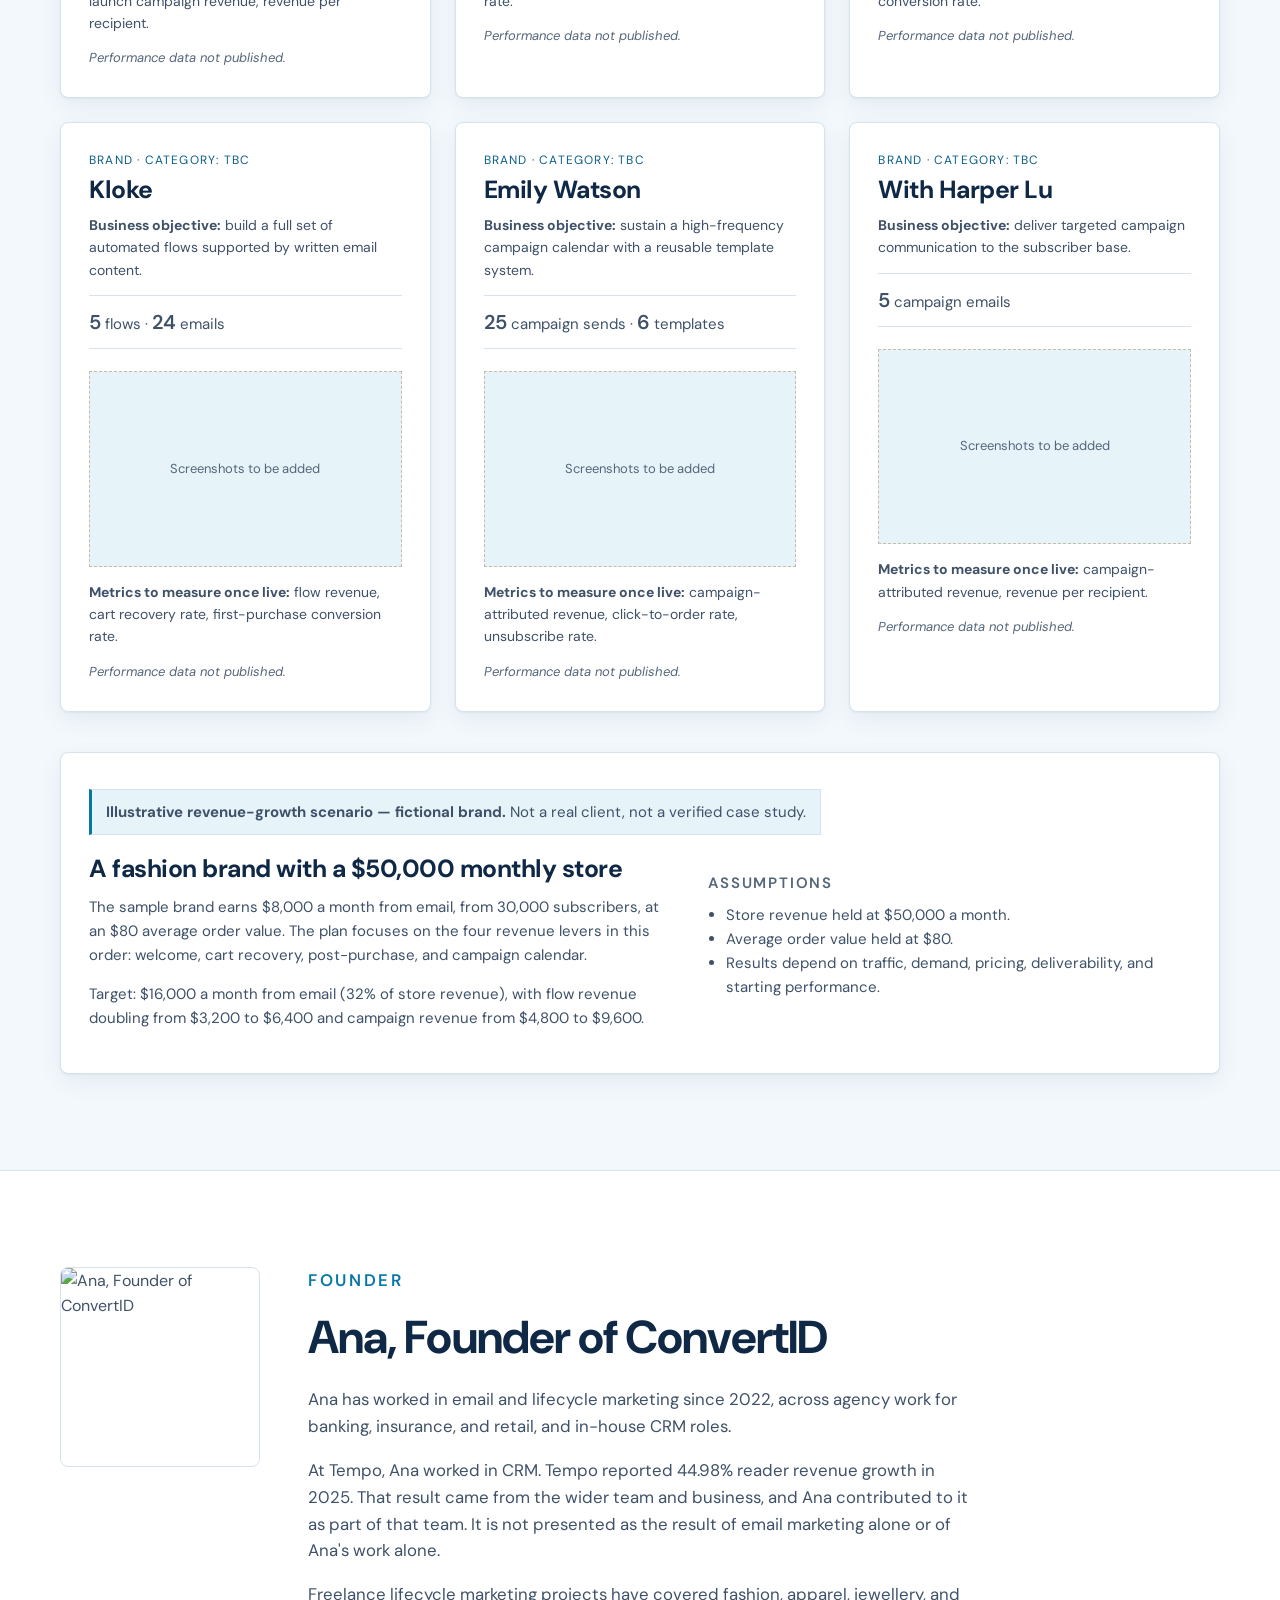
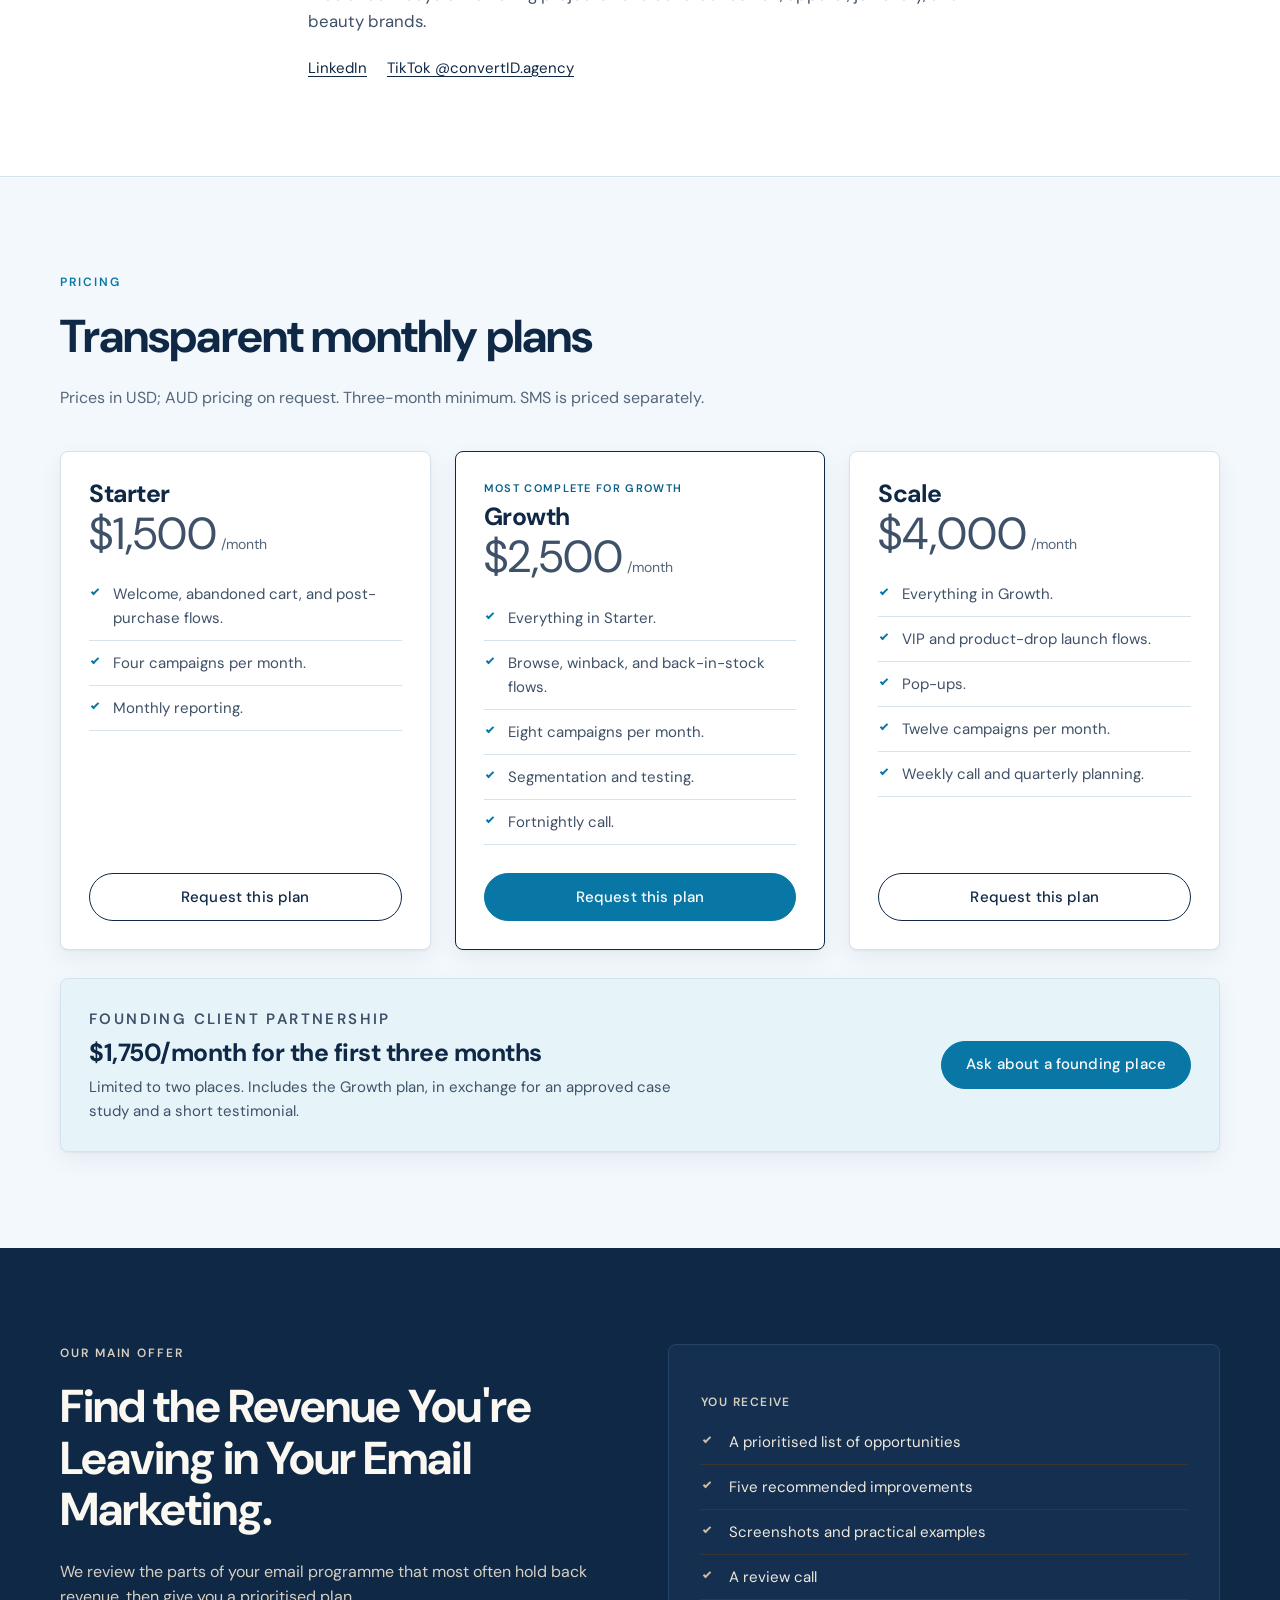
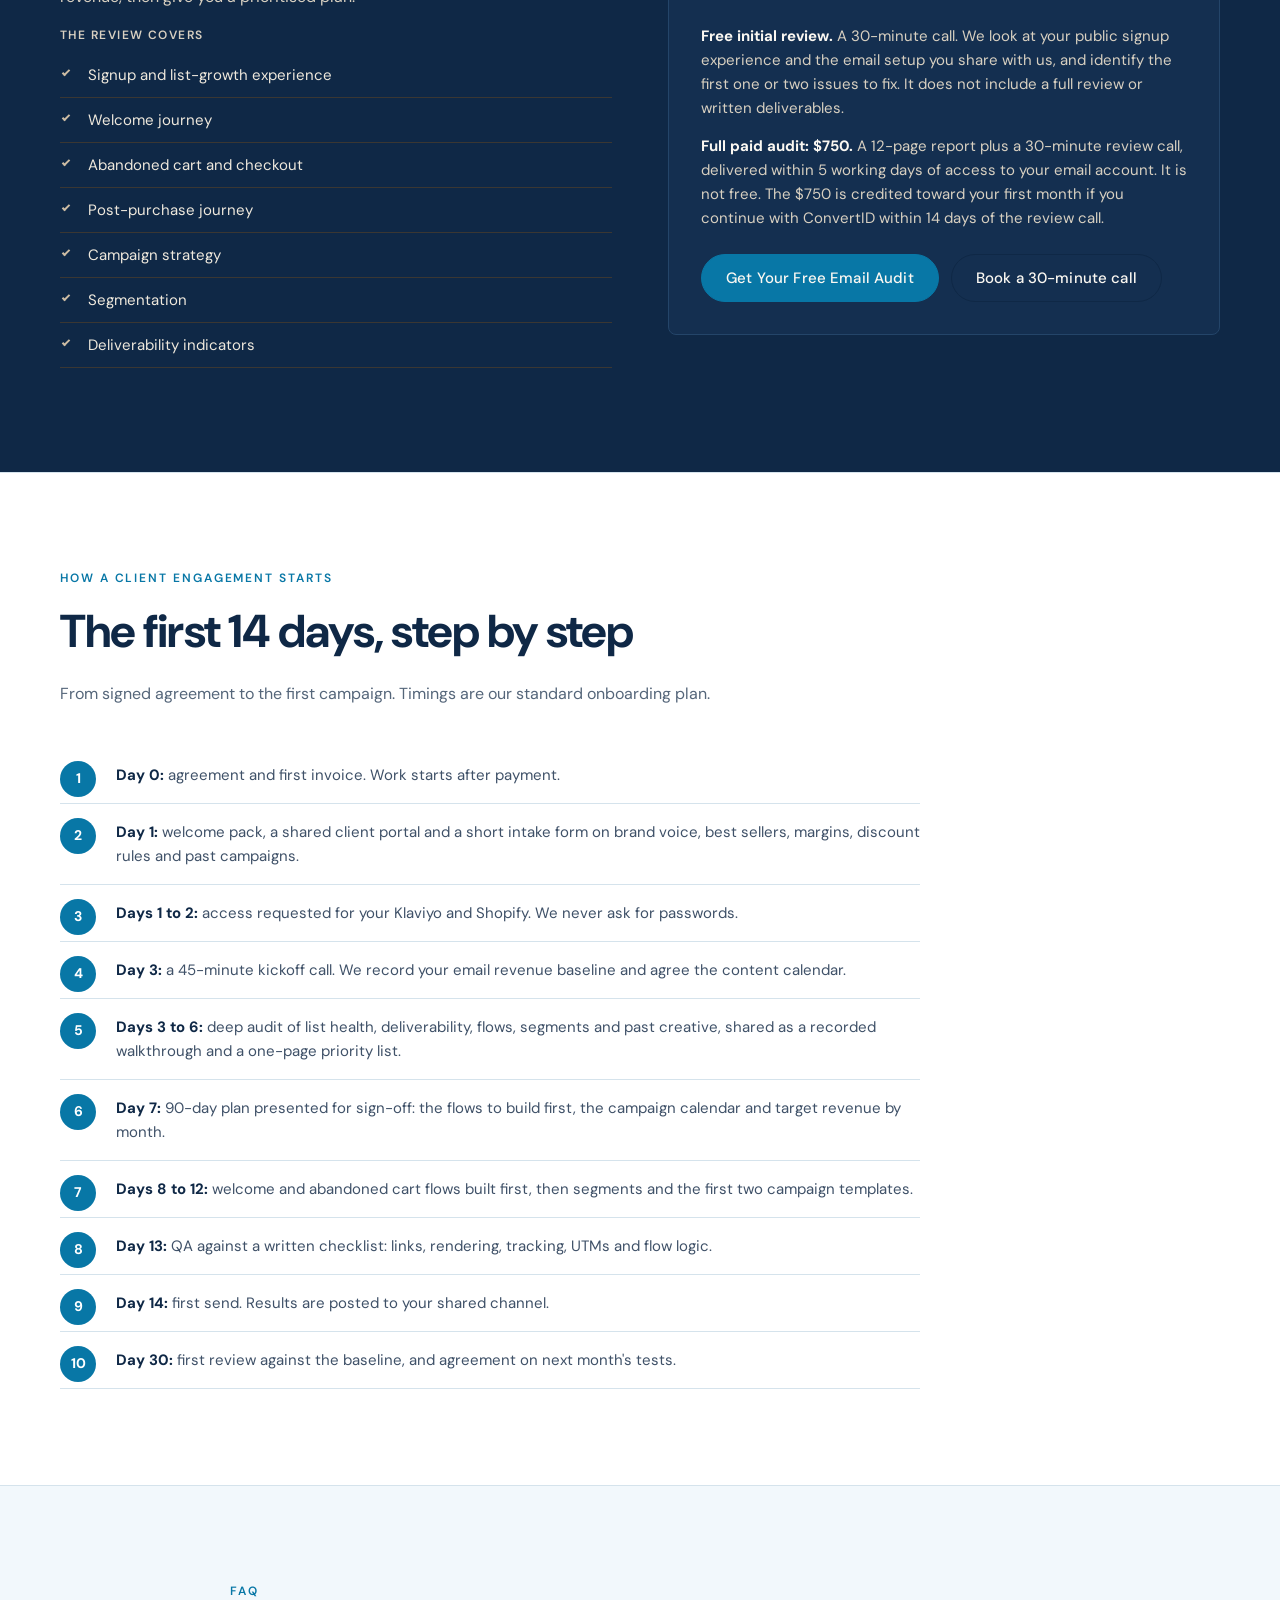
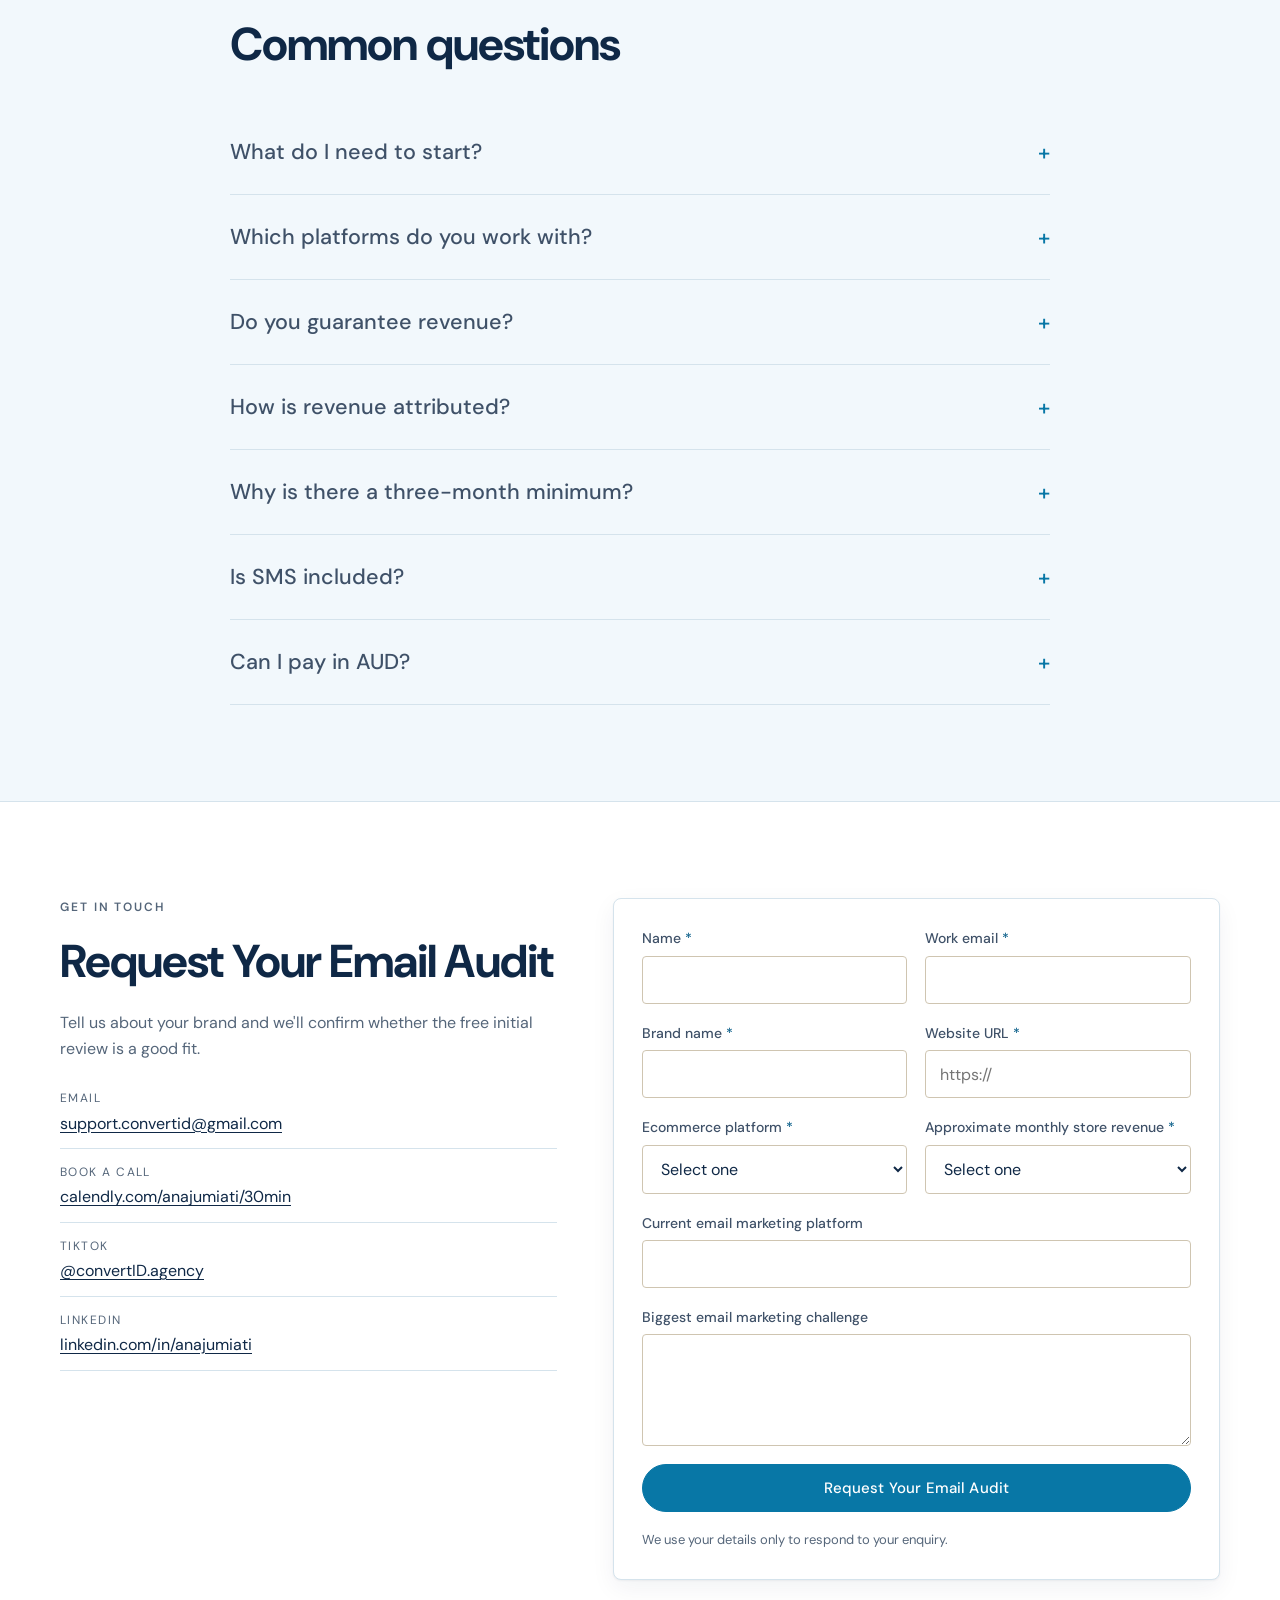
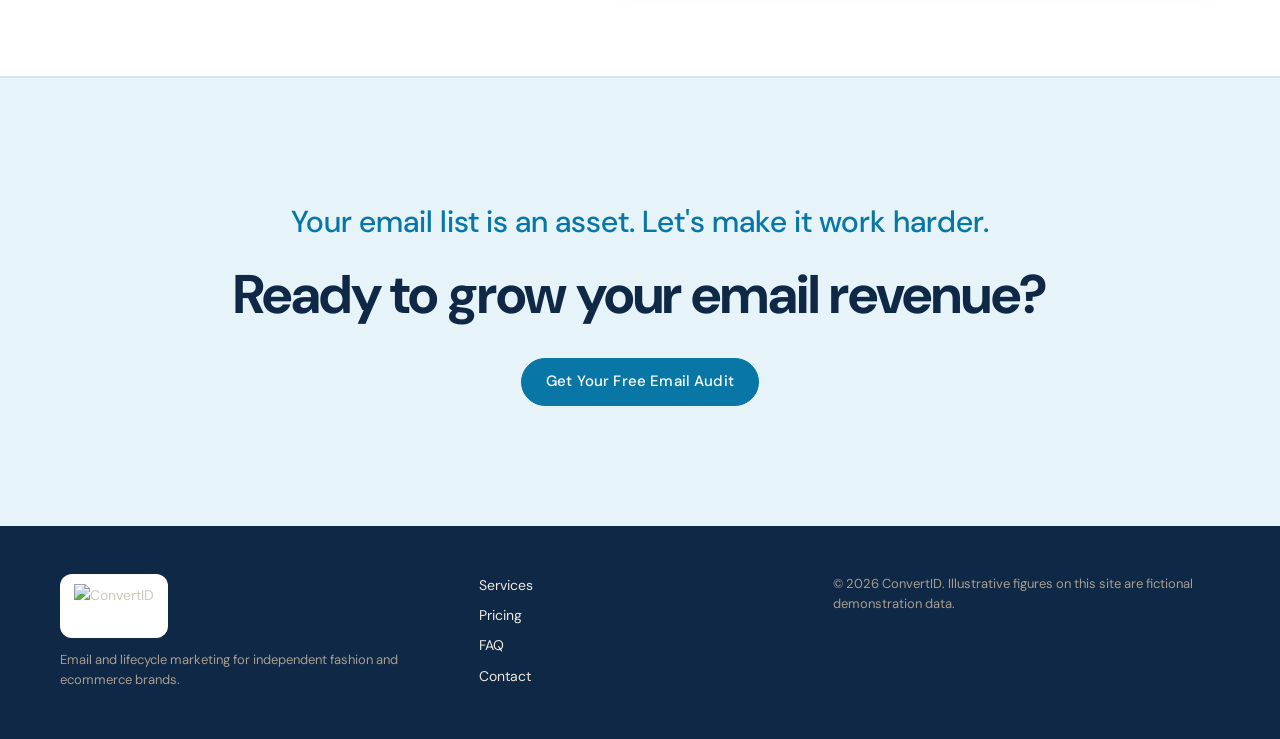
==== commit 3d0e63ae: "Add onboarding timeline, correct FAQ and audit scope from Notion plans Co-Authored-By: Claude Haiku " ====
--- a/index.html
+++ b/index.html
@@ -589,13 +589,36 @@
       </ul>
       <div class="audit-scope">
         <p><strong>Free initial review.</strong> A 30-minute call. We look at your public signup experience and the email setup you share with us, and identify the first one or two issues to fix. It does not include a full review or written deliverables.</p>
-        <p><strong>Full paid audit: $750.</strong> The complete review above with all deliverables. It is not free. The $750 is credited toward your first month if you continue with ConvertID within 14 days.</p>
+        <p><strong>Full paid audit: $750.</strong> A 12-page report plus a 30-minute review call, delivered within 5 working days of access to your email account. It is not free. The $750 is credited toward your first month if you continue with ConvertID within 14 days of the review call.</p>
       </div>
       <div class="cta-row">
         <a class="btn btn-light" href="#contact">Get Your Free Email Audit</a>
         <a class="btn btn-ghost btn-ghost-light" href="https://calendly.com/anajumiati/30min" target="_blank" rel="noopener">Book a 30-minute call</a>
       </div>
     </div>
+  </div>
+</section>
+
+<!-- 9b. HOW WE START -->
+<section class="section section-alt" id="start" aria-labelledby="start-title">
+  <div class="container">
+    <header class="section-head">
+      <p class="eyebrow">How a client engagement starts</p>
+      <h2 id="start-title">The first 14 days, step by step</h2>
+      <p>From signed agreement to the first campaign. Timings are our standard onboarding plan.</p>
+    </header>
+    <ol class="steps">
+      <li><strong>Day 0:</strong> agreement and first invoice. Work starts after payment.</li>
+      <li><strong>Day 1:</strong> welcome pack, a shared client portal and a short intake form on brand voice, best sellers, margins, discount rules and past campaigns.</li>
+      <li><strong>Days 1 to 2:</strong> access requested for your Klaviyo and Shopify. We never ask for passwords.</li>
+      <li><strong>Day 3:</strong> a 45-minute kickoff call. We record your email revenue baseline and agree the content calendar.</li>
+      <li><strong>Days 3 to 6:</strong> deep audit of list health, deliverability, flows, segments and past creative, shared as a recorded walkthrough and a one-page priority list.</li>
+      <li><strong>Day 7:</strong> 90-day plan presented for sign-off: the flows to build first, the campaign calendar and target revenue by month.</li>
+      <li><strong>Days 8 to 12:</strong> welcome and abandoned cart flows built first, then segments and the first two campaign templates.</li>
+      <li><strong>Day 13:</strong> QA against a written checklist: links, rendering, tracking, UTMs and flow logic.</li>
+      <li><strong>Day 14:</strong> first send. Results are posted to your shared channel.</li>
+      <li><strong>Day 30:</strong> first review against the baseline, and agreement on next month's tests.</li>
+    </ol>
   </div>
 </section>
 
@@ -613,7 +636,7 @@
       </details>
       <details>
         <summary>Which platforms do you work with?</summary>
-        <p>We work with brands on common ecommerce and email platforms. Tell us your setup in the form below and we'll confirm whether we can work with it.</p>
+        <p>We build in Klaviyo, the email platform most Shopify fashion brands use, and read store data from Shopify. WooCommerce and other setups are reviewed case by case. Tell us your setup in the form below and we'll confirm.</p>
       </details>
       <details>
         <summary>Do you guarantee revenue?</summary>
--- a/assets/css/styles.css
+++ b/assets/css/styles.css
@@ -690,3 +690,15 @@
 .audit-card { background: #142f50; border-color: #244569; }
 .hero-brand .panel-label, .hero-brand .panel-note { color: var(--muted); }
 .site-header { background: rgba(255, 255, 255, 0.94); }
+.steps { list-style: none; padding: 0; margin: 0; counter-reset: step; max-width: 860px; }
+.steps li {
+  counter-increment: step; position: relative;
+  padding: 16px 0 16px 56px; border-bottom: 1px solid var(--line); font-size: 15px;
+}
+.steps li::before {
+  content: counter(step); position: absolute; left: 0; top: 14px;
+  width: 36px; height: 36px; border-radius: 50%;
+  background: var(--brand); color: var(--white);
+  display: grid; place-items: center; font-weight: 700; font-size: 14px;
+}
+.steps strong { color: var(--navy); }
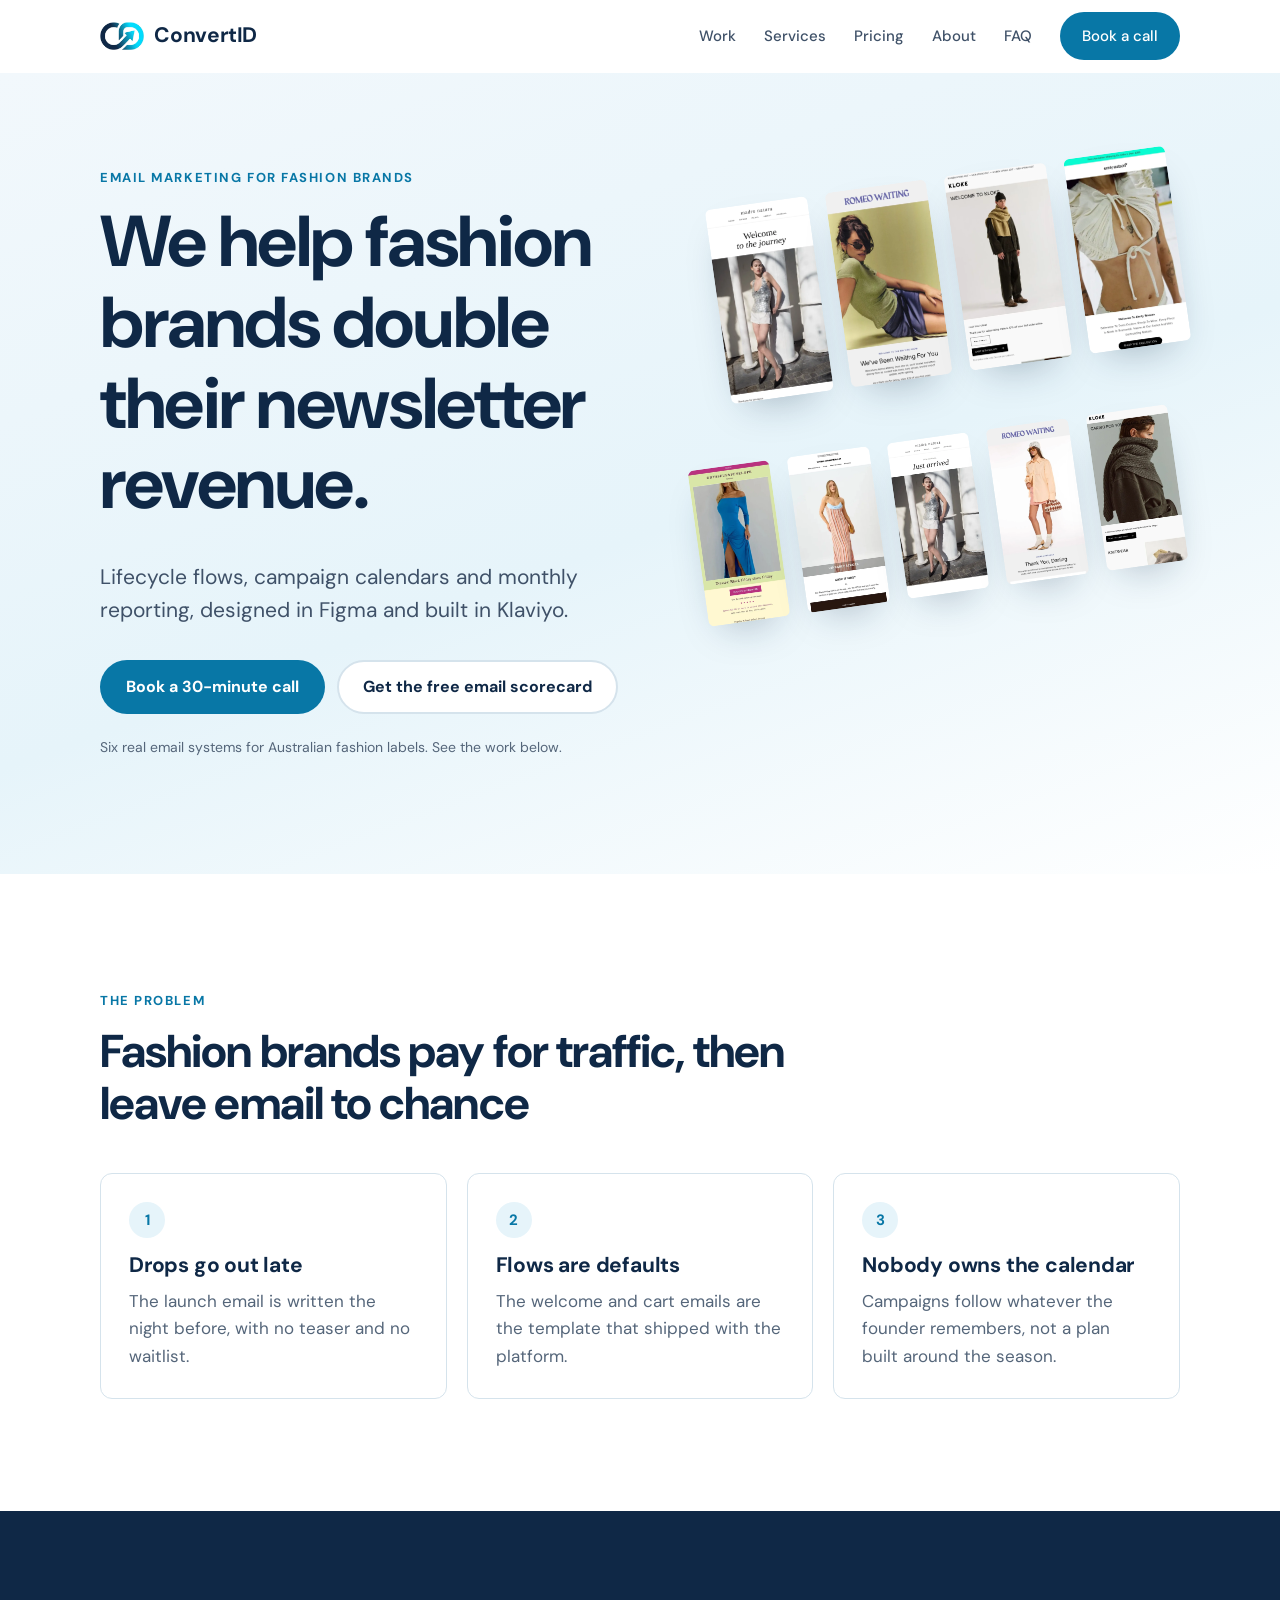
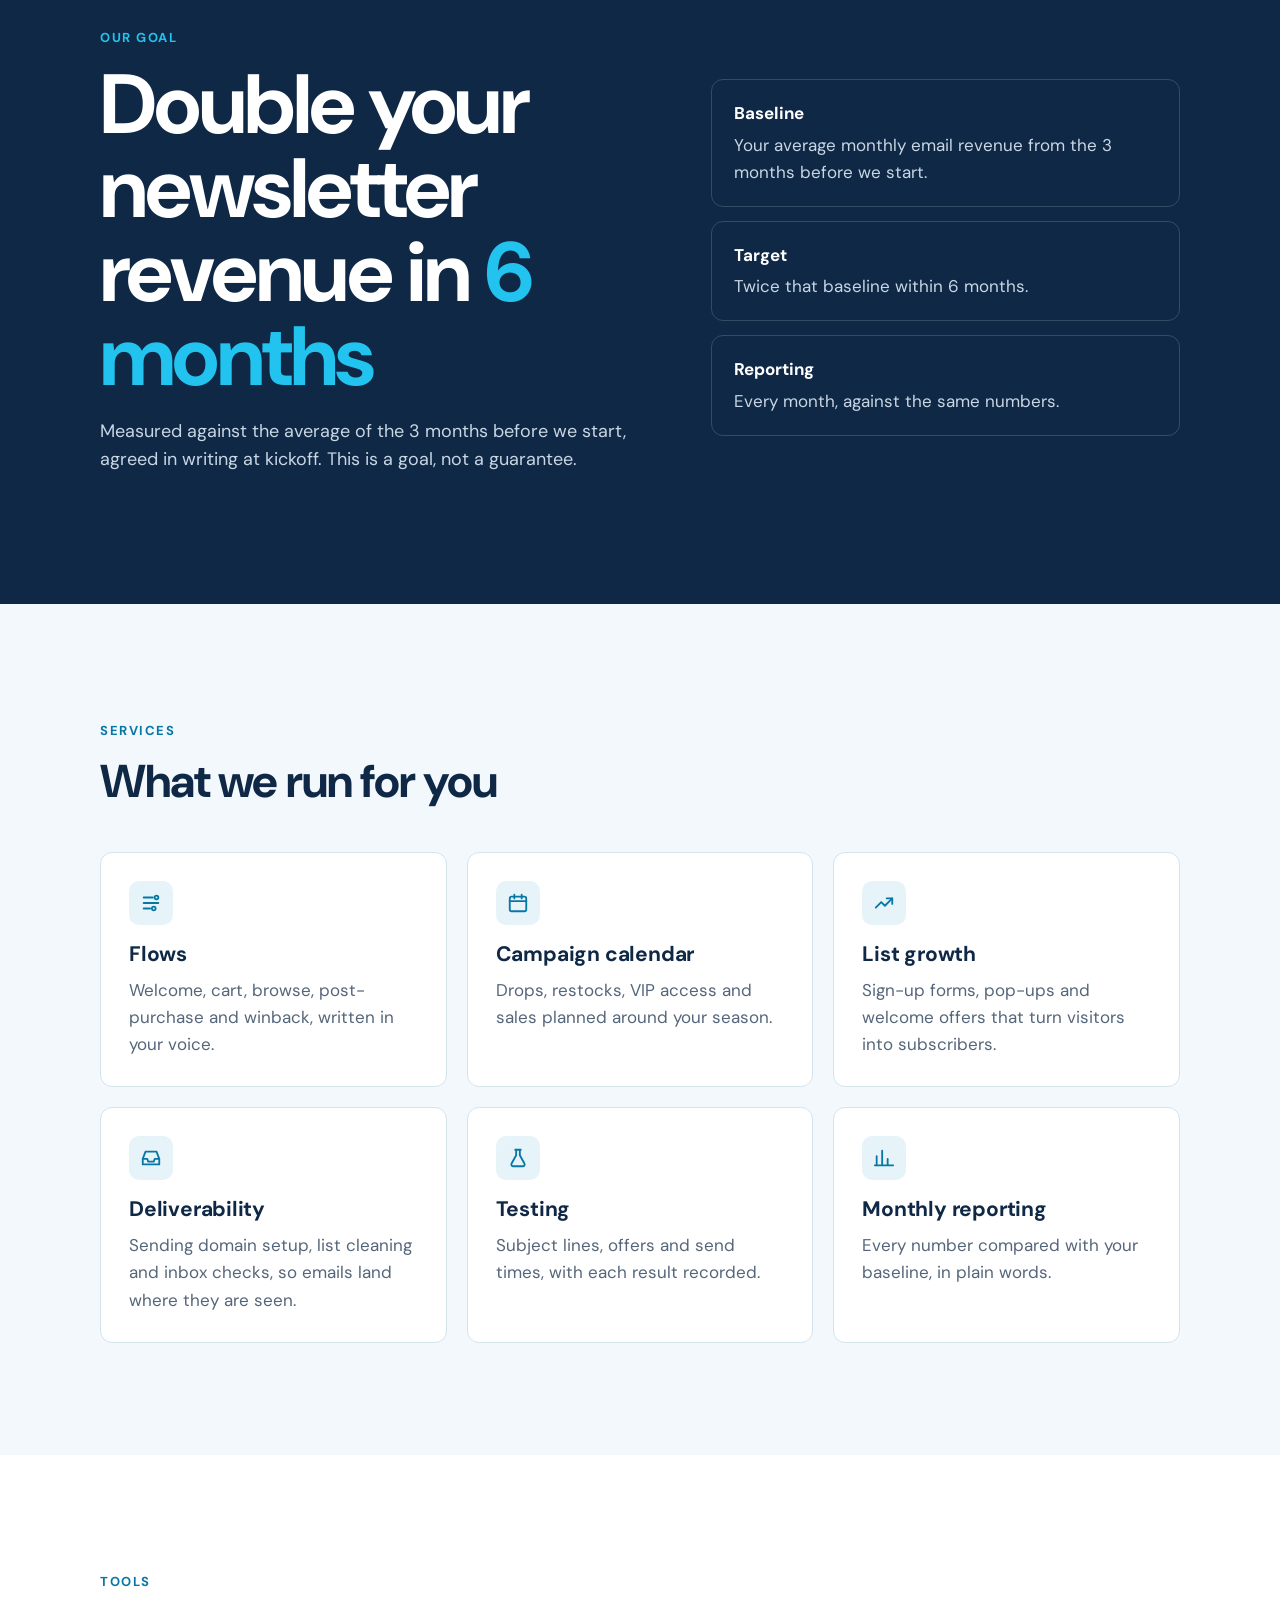
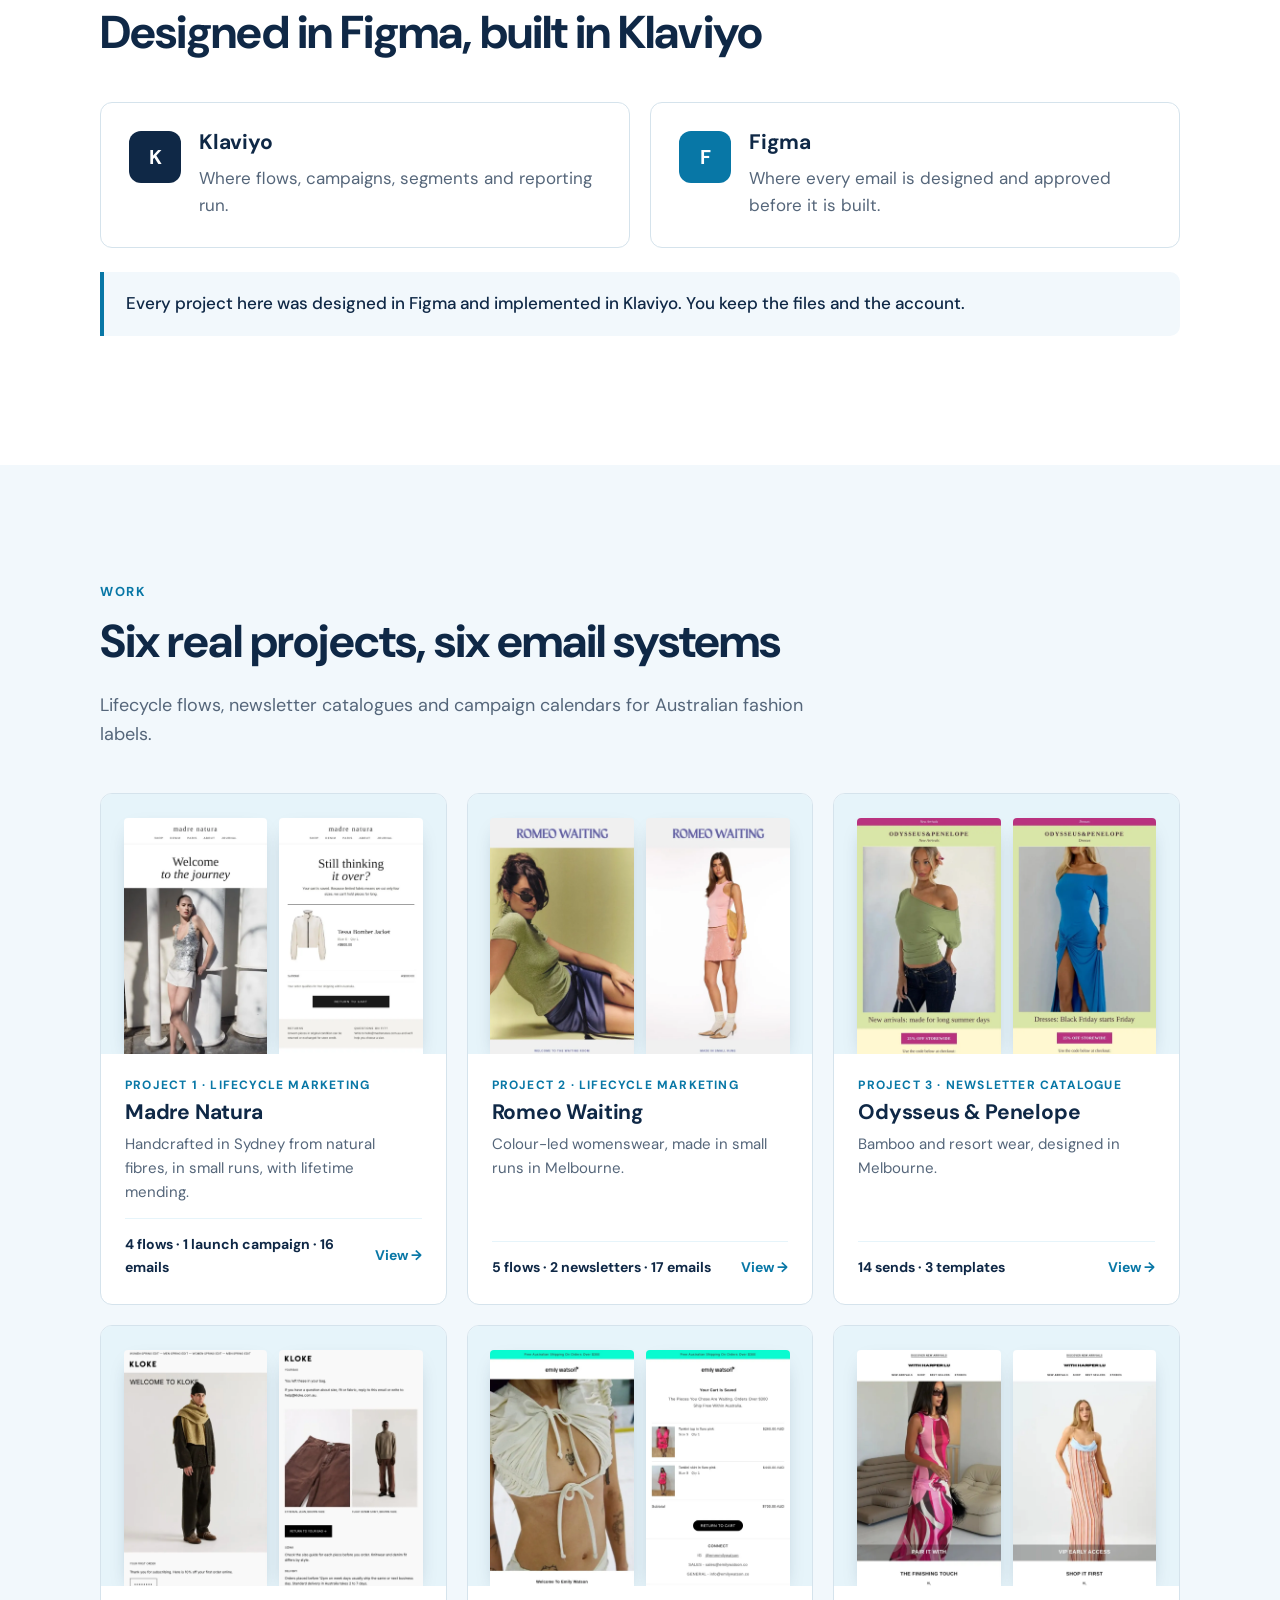
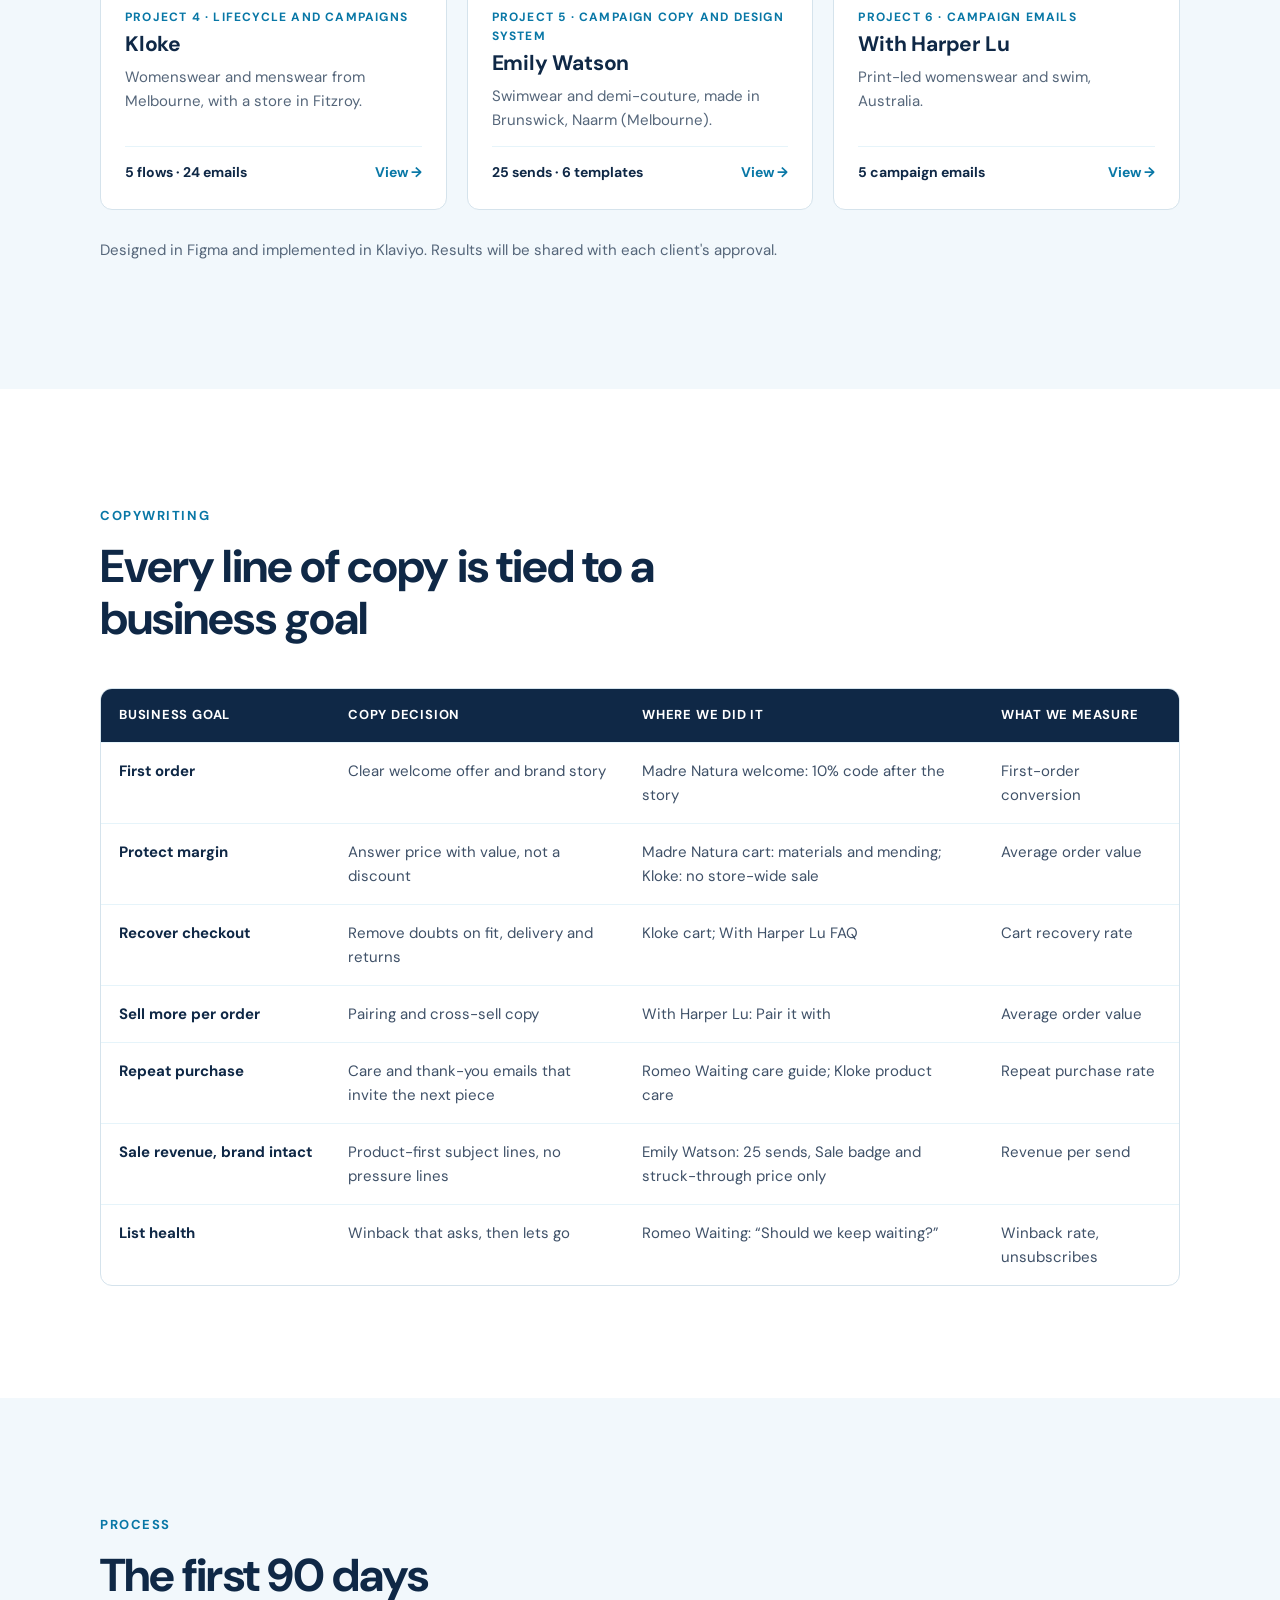
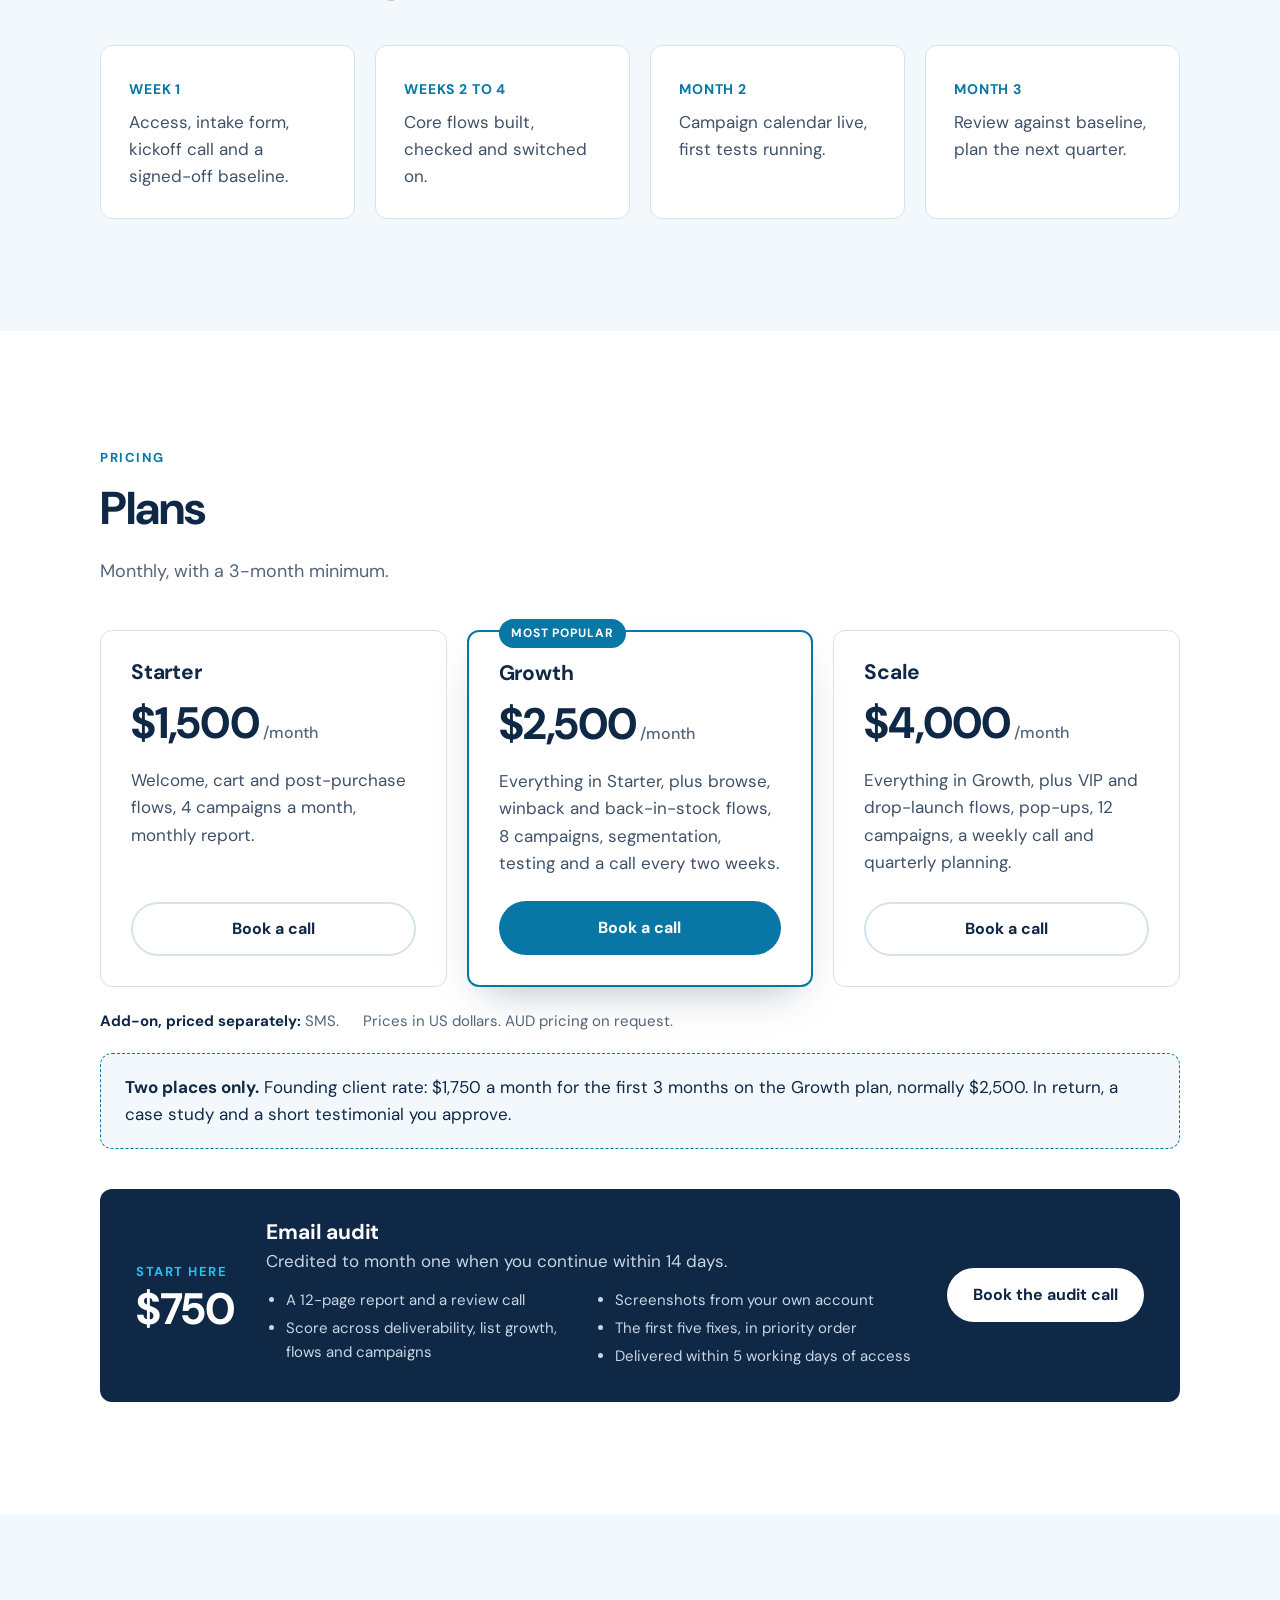
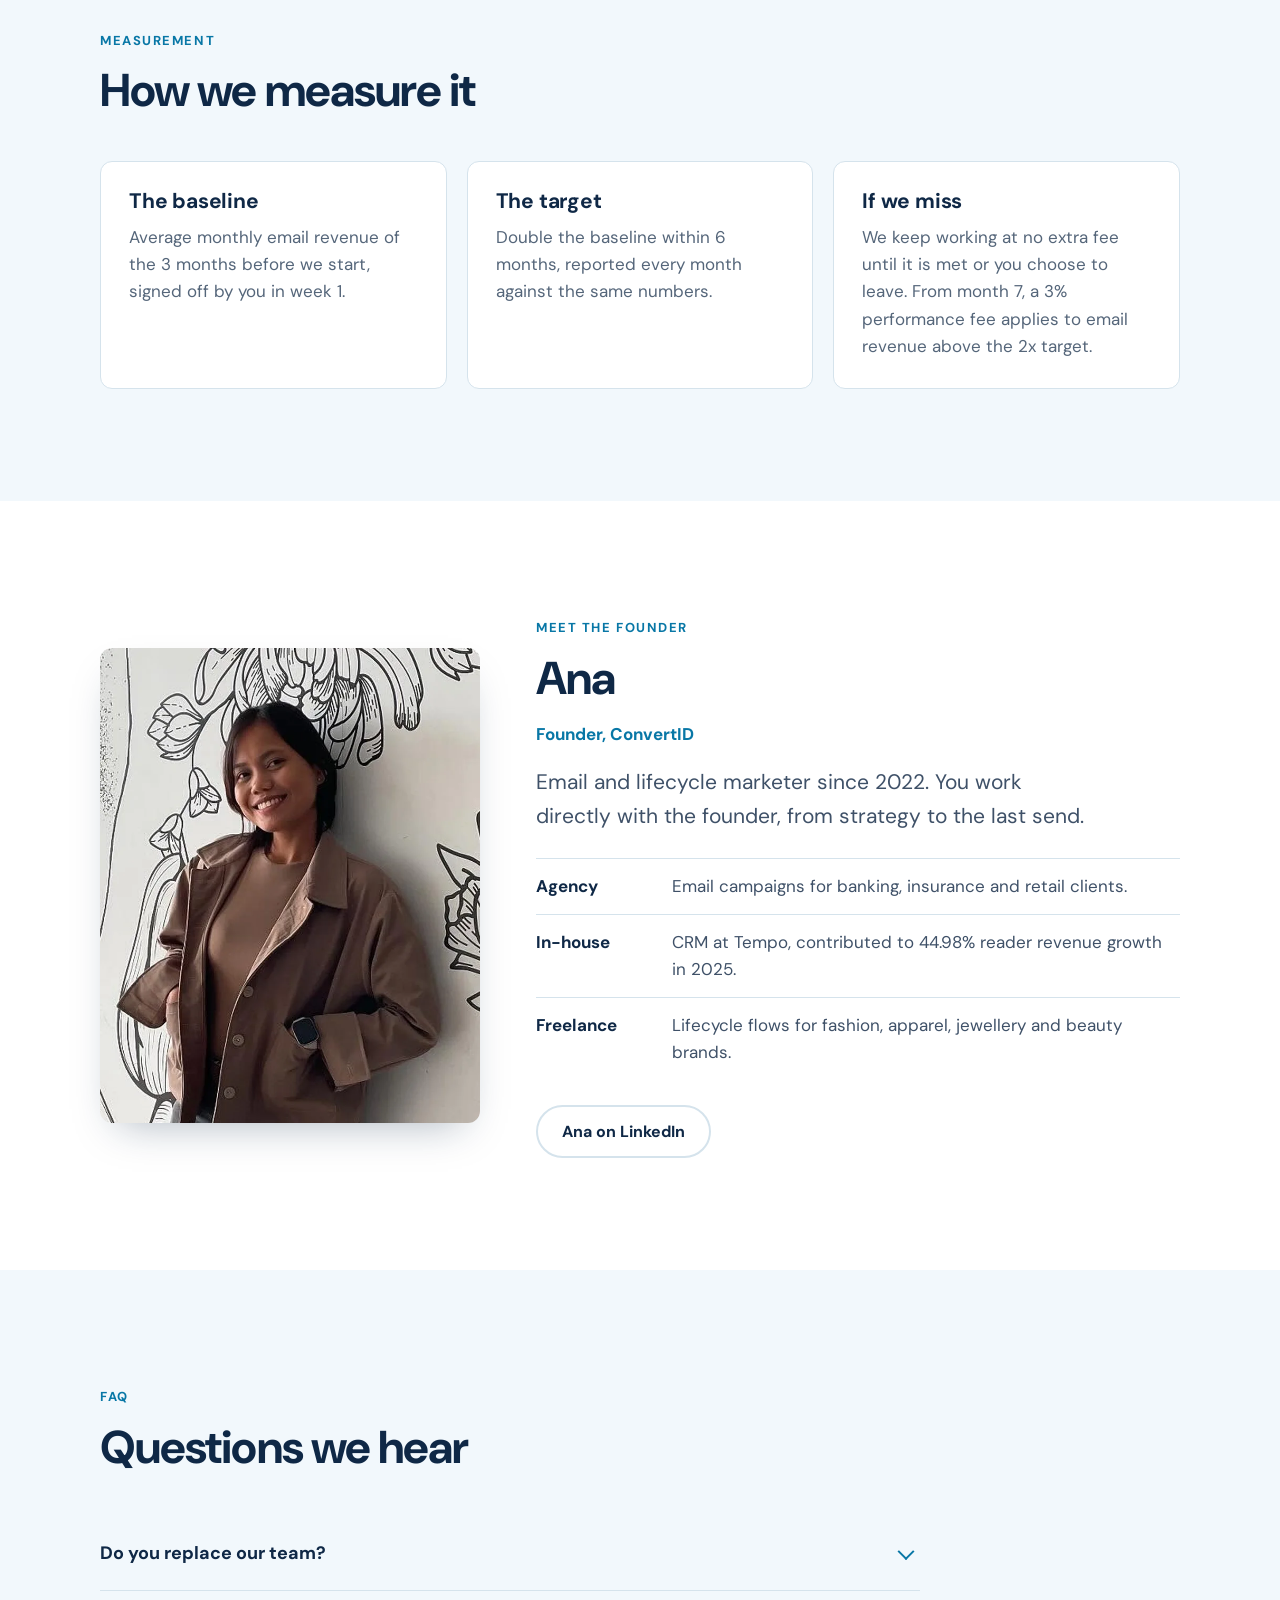
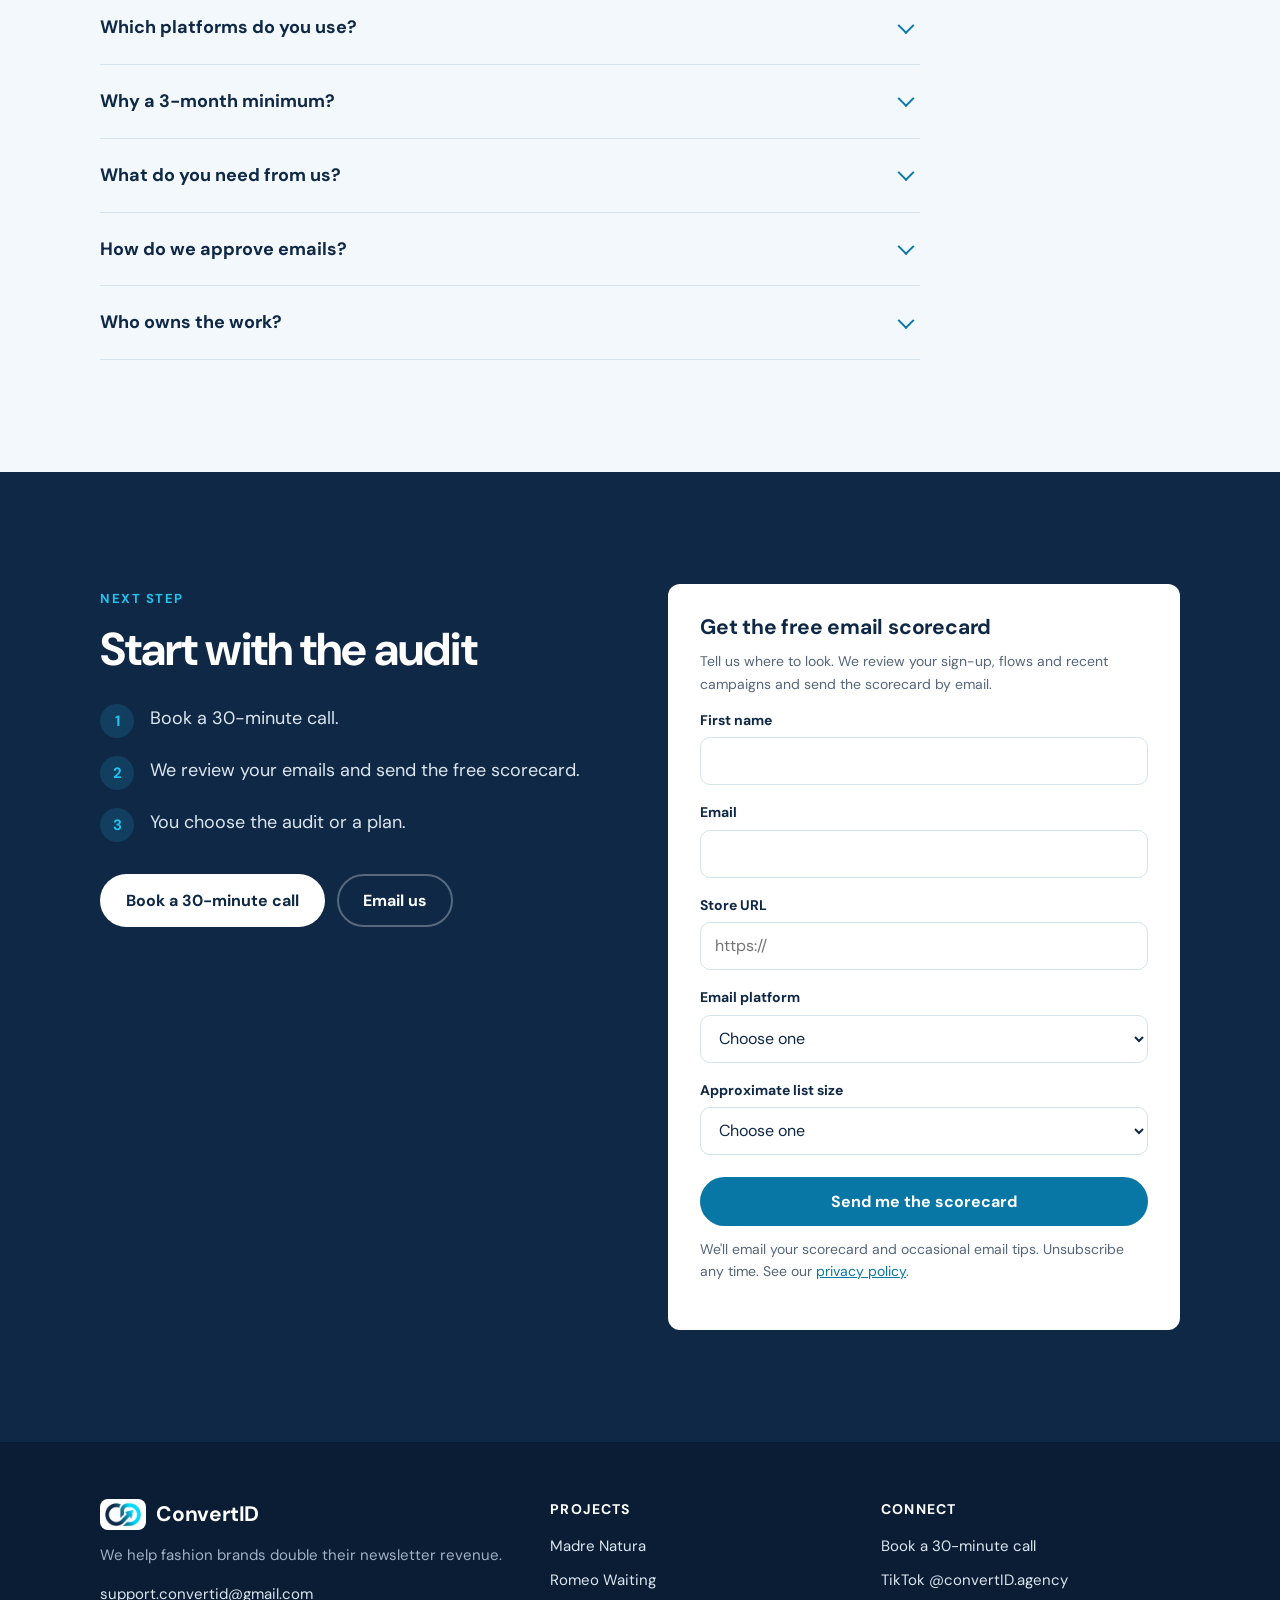
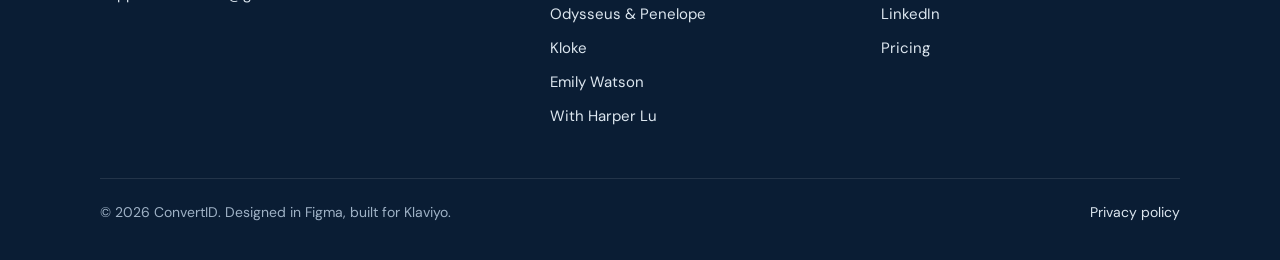
==== commit ca047245: "Mirror the live ConvertID website project from Claude Replace the single-page draft with the publish" ====
--- a/index.html
+++ b/index.html
@@ -1,773 +1,279 @@
-<!doctype html>
-<html lang="en">
-<head>
-  <meta charset="utf-8">
-  <meta name="viewport" content="width=device-width, initial-scale=1">
-  <title>ConvertID | Email Marketing &amp; Lifecycle Revenue for Fashion Brands</title>
-  <meta name="description" content="ConvertID helps independent fashion and ecommerce brands grow email revenue through welcome flows, cart recovery, post-purchase journeys, campaign strategy and segmentation.">
-  <link rel="preconnect" href="https://fonts.googleapis.com">
-  <link rel="preconnect" href="https://fonts.gstatic.com" crossorigin>
-  <link href="https://fonts.googleapis.com/css2?family=DM+Sans:ital,opsz,wght@0,9..40,400;0,9..40,500;0,9..40,700;1,9..40,400&display=swap" rel="stylesheet">
-  <link rel="stylesheet" href="assets/css/styles.css">
-</head>
-<body>
-<a class="skip-link" href="#main">Skip to content</a>
-
+<!doctype html><html><head><meta charset=utf8><meta name=viewport content="width=device-width,initial-scale=1,viewport-fit=cover"><style>:root{color-scheme:light;box-sizing:border-box;padding-top:env(safe-area-inset-top,0px);padding-bottom:env(safe-area-inset-bottom,0px)}html{scroll-padding-top:env(safe-area-inset-top,0px)}body{margin:0;padding:0;font:14px -apple-system,BlinkMacSystemFont,sans-serif;background:#fff;color:#000}img{max-width:100%}[hidden]:not([hidden=until-found i]){display:none!important}</style></head><body>
+<title>ConvertID Website</title>
+<meta name="description" content="We help fashion brands double their newsletter revenue. Lifecycle flows, campaign calendars and monthly reporting, designed in Figma and built in Klaviyo.">
+<link rel="canonical" href="https://convertid.netlify.app/">
+<meta property="og:type" content="website">
+<meta property="og:site_name" content="ConvertID">
+<meta property="og:title" content="ConvertID · Email marketing for fashion brands">
+<meta property="og:description" content="We help fashion brands double their newsletter revenue. Lifecycle flows, campaign calendars and monthly reporting, designed in Figma and built in Klaviyo.">
+<meta property="og:url" content="https://convertid.netlify.app/">
+<meta property="og:image" content="https://convertid.netlify.app/og-image.jpg">
+<meta name="twitter:card" content="summary_large_image">
+<meta name="theme-color" content="#0F2846">
+<link rel="icon" href="favicon.ico" sizes="any">
+<link rel="icon" type="image/png" sizes="32x32" href="favicon-32.png">
+<link rel="apple-touch-icon" href="apple-touch-icon.png">
+<link rel="preconnect" href="https://fonts.googleapis.com">
+<link rel="preconnect" href="https://fonts.gstatic.com" crossorigin>
+<link href="https://fonts.googleapis.com/css2?family=DM+Sans:wght@400;500;700&display=swap" rel="stylesheet">
+<link rel="stylesheet" href="assets/css/style.css">
+<a class="skip" href="#main">Skip to content</a>
 <header class="site-header">
-  <div class="container nav-wrap">
-    <a class="logo" href="#top" aria-label="ConvertID home"><img src="assets/img/convertid-logo-full.png" alt="ConvertID" width="160" height="auto"></a>
-    <nav class="site-nav" aria-label="Main">
-      <a href="#services">Services</a>
-      <a href="#revenue">Revenue</a>
-      <a href="#measure">Measurement</a>
-      <a href="#work">Work</a>
-      <a href="#pricing">Pricing</a>
-      <a href="#faq">FAQ</a>
-    </nav>
-    <a class="btn btn-small" href="#audit">Free email audit</a>
-  </div>
+  <nav class="wrap nav" aria-label="Main">
+    <a class="brand" href="#top"><img src="assets/img/logo.png" width="332" height="207" alt="">ConvertID</a>
+    <button class="nav-toggle" aria-expanded="false" aria-controls="nav-links" aria-label="Open menu"><svg viewBox="0 0 24 24" fill="none" stroke="currentColor" stroke-width="2" stroke-linecap="round"><path d="M4 7h16M4 12h16M4 17h16"/></svg></button>
+    <ul class="nav-links" id="nav-links">
+      <li><a href="#work">Work</a></li>
+      <li><a href="#services">Services</a></li>
+      <li><a href="#pricing">Pricing</a></li>
+      <li><a href="#about">About</a></li>
+      <li><a href="#faq">FAQ</a></li>
+      <li><a class="btn btn-primary" href="https://calendly.com/anajumiati/30min" target="_blank" rel="noopener">Book a call</a></li>
+    </ul>
+  </nav>
 </header>
 
 <main id="main">
-
-<!-- 1. HERO -->
-<section class="hero hero-brand" id="top">
-  <div class="container hero-grid">
-    <div class="hero-copy">
-      <p class="eyebrow">Email &amp; lifecycle marketing for fashion brands</p>
-      <h1>Turn Your Email List Into a More Reliable Revenue Channel.</h1>
-      <p class="lead">We help fashion brands grow email revenue through strategic campaigns, automated flows, customer segmentation, and lifecycle marketing.</p>
-      <p class="supporting">Your email list already contains potential customers. ConvertID helps you turn more subscribers into first-time buyers, recover abandoned carts, and bring existing customers back.</p>
-      <div class="cta-row">
-        <a class="btn" href="#audit">Get Your Free Email Audit</a>
-        <a class="btn btn-ghost" href="#work">Explore Our Work</a>
-      </div>
-    </div>
-    <aside class="hero-panel" aria-label="Illustrative email preview">
-      <p class="panel-label">Illustrative email preview</p>
-      <div class="mock-email">
-        <p class="mock-kicker">Welcome · Email 1 of 3</p>
-        <p class="mock-title">Your first edit starts here.</p>
-        <div class="mock-image" role="img" aria-label="Placeholder for campaign imagery"><span>Campaign imagery to be added</span></div>
-        <p class="mock-body">A short introduction to the brand, its best-selling pieces and what customers say after buying.</p>
-        <span class="mock-cta">Shop bestsellers</span>
-      </div>
-      <p class="panel-note">Mock-up for layout only. Not a client email.</p>
-    </aside>
-  </div>
-  <div class="container glance" aria-label="Summary">
-    <div>
-      <span class="glance-num">01</span>
-      <p><strong>The opportunity:</strong> more revenue from the subscribers and customers you already have.</p>
-    </div>
-    <div>
-      <span class="glance-num">02</span>
-      <p><strong>The work:</strong> six defined revenue flows and campaign programmes, built around the customer journey.</p>
-    </div>
-    <div>
-      <span class="glance-num">03</span>
-      <p><strong>The measurement:</strong> revenue per recipient, flow and campaign revenue, and repeat purchase rate, reported monthly.</p>
-    </div>
-  </div>
-</section>
-
-<!-- 2. REVENUE OPPORTUNITY -->
-<section class="section" id="revenue" aria-labelledby="revenue-title">
-  <div class="container">
-    <header class="section-head">
-      <p class="eyebrow">The revenue opportunity</p>
-      <h2 id="revenue-title">What a typical email programme could look like</h2>
-      <p class="badge-illustrative"><strong>Illustrative example — not actual client results.</strong> These are fictional demonstration figures for a sample fashion ecommerce brand.</p>
-    </header>
-
-    <div class="dash-grid" role="group" aria-label="Current and target email revenue for the sample brand">
-      <article class="card kpi-card">
-        <p class="card-label">Current</p>
-        <p class="kpi-value" data-count="8000" data-prefix="$">$8,000</p>
-        <p class="kpi-sub">Monthly email-attributed revenue</p>
-        <dl class="mini-stats">
-          <div><dt>Store revenue</dt><dd>$50,000 / mo</dd></div>
-          <div><dt>Email revenue share</dt><dd>16%</dd></div>
-          <div><dt>Email orders</dt><dd>100 / mo</dd></div>
-          <div><dt>Average order value</dt><dd>$80</dd></div>
-          <div><dt>Email subscribers</dt><dd>30,000</dd></div>
-        </dl>
-      </article>
-      <article class="card kpi-card kpi-target">
-        <p class="card-label">Illustrative six-month target</p>
-        <p class="kpi-value" data-count="16000" data-prefix="$">$16,000</p>
-        <p class="kpi-sub">Monthly email-attributed revenue</p>
-        <dl class="mini-stats">
-          <div><dt>Store revenue</dt><dd>$50,000 / mo (held constant)</dd></div>
-          <div><dt>Email revenue share</dt><dd>32%</dd></div>
-          <div><dt>Email orders</dt><dd>200 / mo</dd></div>
-          <div><dt>Average order value</dt><dd>$80 (held constant)</dd></div>
-          <div><dt>Additional monthly email revenue</dt><dd>+$8,000</dd></div>
-        </dl>
-      </article>
-      <article class="card kpi-card kpi-annual">
-        <p class="card-label">Annualised at that run rate</p>
-        <p class="kpi-value" data-count="96000" data-prefix="$">$96,000</p>
-        <p class="kpi-sub">Additional revenue per year: $8,000 × 12 months</p>
-        <p class="note-small">Arithmetic on the illustrative figures above, not a forecast.</p>
-      </article>
-    </div>
-
-    <p class="scenario-note">Illustrative scenario only. Actual results depend on traffic, product demand, pricing, customer behaviour, deliverability, and the brand's starting performance.</p>
-
-    <div class="breakdown">
-      <div class="breakdown-copy">
-        <h3>Where the illustrative uplift comes from</h3>
-        <p>Monthly email revenue, split by source. Figures are illustrative.</p>
-        <ul class="legend">
-          <li><span class="swatch swatch-flows"></span>Automated flows</li>
-          <li><span class="swatch swatch-campaigns"></span>Campaign emails</li>
+<section class="hero" id="top">
+  <div class="wrap hero-grid">
+    <div>
+      <span class="eyebrow">Email marketing for fashion brands</span>
+      <h1>We help fashion brands double their newsletter revenue.</h1>
+      <p class="lead">Lifecycle flows, campaign calendars and monthly reporting, designed in Figma and built in Klaviyo.</p>
+      <div class="btns">
+        <a class="btn btn-primary" href="https://calendly.com/anajumiati/30min" target="_blank" rel="noopener">Book a 30-minute call</a>
+        <a class="btn btn-ghost" href="#scorecard">Get the free email scorecard</a>
+      </div>
+      <p class="hero-note">Six real email systems for Australian fashion labels. See the work below.</p>
+    </div>
+    <div class="hero-art" aria-hidden="true">
+      <div class="strip s1"><picture><source srcset="assets/img/emails/madre-welcome.webp" type="image/webp"><img src="assets/img/emails/madre-welcome.jpg" width="600" height="1145" alt=""></picture><picture><source srcset="assets/img/emails/romeo-welcome.webp" type="image/webp"><img src="assets/img/emails/romeo-welcome.jpg" width="600" height="1145" alt=""></picture><picture><source srcset="assets/img/emails/kloke-welcome.webp" type="image/webp"><img src="assets/img/emails/kloke-welcome.jpg" width="600" height="1145" alt=""></picture><picture><source srcset="assets/img/emails/ew-welcome.webp" type="image/webp"><img src="assets/img/emails/ew-welcome.jpg" width="600" height="1145" alt=""></picture></div>
+      <div class="strip s2"><picture><source srcset="assets/img/emails/op-black-friday.webp" type="image/webp"><img src="assets/img/emails/op-black-friday.jpg" width="600" height="1145" alt=""></picture><picture><source srcset="assets/img/emails/hl-vip.webp" type="image/webp"><img src="assets/img/emails/hl-vip.jpg" width="600" height="1145" alt=""></picture><picture><source srcset="assets/img/emails/madre-launch.webp" type="image/webp"><img src="assets/img/emails/madre-launch.jpg" width="600" height="1145" alt="" loading="lazy" decoding="async"></picture><picture><source srcset="assets/img/emails/romeo-post-purchase.webp" type="image/webp"><img src="assets/img/emails/romeo-post-purchase.jpg" width="600" height="1145" alt="" loading="lazy" decoding="async"></picture><picture><source srcset="assets/img/emails/kloke-product-care.webp" type="image/webp"><img src="assets/img/emails/kloke-product-care.jpg" width="600" height="1145" alt="" loading="lazy" decoding="async"></picture></div>
+    </div>
+  </div>
+</section>
+
+<section class="section" id="problem">
+  <div class="wrap">
+    <div class="section-head"><span class="eyebrow">The problem</span><h2>Fashion brands pay for traffic, then leave email to chance</h2></div>
+    <div class="grid g3">
+      <div class="card"><span class="num">1</span><h3>Drops go out late</h3><p>The launch email is written the night before, with no teaser and no waitlist.</p></div>
+      <div class="card"><span class="num">2</span><h3>Flows are defaults</h3><p>The welcome and cart emails are the template that shipped with the platform.</p></div>
+      <div class="card"><span class="num">3</span><h3>Nobody owns the calendar</h3><p>Campaigns follow whatever the founder remembers, not a plan built around the season.</p></div>
+    </div>
+  </div>
+</section>
+
+<section class="section dark" id="goal">
+  <div class="wrap goal">
+    <div>
+      <span class="eyebrow" style="color:var(--cyan)">Our goal</span>
+      <p class="big">Double your newsletter revenue in <span>6 months</span></p>
+      <p>Measured against the average of the 3 months before we start, agreed in writing at kickoff. This is a goal, not a guarantee.</p>
+    </div>
+    <div class="goal-steps">
+      <div><b>Baseline</b>Your average monthly email revenue from the 3 months before we start.</div>
+      <div><b>Target</b>Twice that baseline within 6 months.</div>
+      <div><b>Reporting</b>Every month, against the same numbers.</div>
+    </div>
+  </div>
+</section>
+
+<section class="section tint" id="services">
+  <div class="wrap">
+    <div class="section-head"><span class="eyebrow">Services</span><h2>What we run for you</h2></div>
+    <div class="grid g3">
+      <div class="card"><div class="icon" aria-hidden="true"><svg viewBox="0 0 24 24" fill="none" stroke="currentColor" stroke-width="2" stroke-linecap="round" stroke-linejoin="round"><path d="M4 6h10M4 12h16M4 18h7"/><circle cx="18" cy="6" r="2"/><circle cx="15" cy="18" r="2"/></svg></div><h3>Flows</h3><p>Welcome, cart, browse, post-purchase and winback, written in your voice.</p></div>
+      <div class="card"><div class="icon" aria-hidden="true"><svg viewBox="0 0 24 24" fill="none" stroke="currentColor" stroke-width="2" stroke-linecap="round" stroke-linejoin="round"><rect x="3" y="5" width="18" height="16" rx="2"/><path d="M3 10h18M8 3v4M16 3v4"/></svg></div><h3>Campaign calendar</h3><p>Drops, restocks, VIP access and sales planned around your season.</p></div>
+      <div class="card"><div class="icon" aria-hidden="true"><svg viewBox="0 0 24 24" fill="none" stroke="currentColor" stroke-width="2" stroke-linecap="round" stroke-linejoin="round"><path d="M3 17l6-6 4 4 8-8"/><path d="M15 7h6v6"/></svg></div><h3>List growth</h3><p>Sign-up forms, pop-ups and welcome offers that turn visitors into subscribers.</p></div>
+      <div class="card"><div class="icon" aria-hidden="true"><svg viewBox="0 0 24 24" fill="none" stroke="currentColor" stroke-width="2" stroke-linecap="round" stroke-linejoin="round"><path d="M3 13l3-8h12l3 8v6H3z"/><path d="M3 13h5l1 3h6l1-3h5"/></svg></div><h3>Deliverability</h3><p>Sending domain setup, list cleaning and inbox checks, so emails land where they are seen.</p></div>
+      <div class="card"><div class="icon" aria-hidden="true"><svg viewBox="0 0 24 24" fill="none" stroke="currentColor" stroke-width="2" stroke-linecap="round" stroke-linejoin="round"><path d="M9 3h6M10 3v6l-5 9a2 2 0 0 0 2 3h10a2 2 0 0 0 2-3l-5-9V3"/></svg></div><h3>Testing</h3><p>Subject lines, offers and send times, with each result recorded.</p></div>
+      <div class="card"><div class="icon" aria-hidden="true"><svg viewBox="0 0 24 24" fill="none" stroke="currentColor" stroke-width="2" stroke-linecap="round" stroke-linejoin="round"><path d="M4 20V10M10 20V4M16 20v-7M22 20H2"/></svg></div><h3>Monthly reporting</h3><p>Every number compared with your baseline, in plain words.</p></div>
+    </div>
+  </div>
+</section>
+
+<section class="section" id="tools">
+  <div class="wrap">
+    <div class="section-head"><span class="eyebrow">Tools</span><h2>Designed in Figma, built in Klaviyo</h2></div>
+    <div class="grid g2">
+      <div class="card tool"><div class="logo-chip" style="background:#0F2846" aria-hidden="true">K</div><div><h3>Klaviyo</h3><p>Where flows, campaigns, segments and reporting run.</p></div></div>
+      <div class="card tool"><div class="logo-chip" style="background:#0877A6" aria-hidden="true">F</div><div><h3>Figma</h3><p>Where every email is designed and approved before it is built.</p></div></div>
+    </div>
+    <p class="callout">Every project here was designed in Figma and implemented in Klaviyo. You keep the files and the account.</p>
+  </div>
+</section>
+
+<section class="section tint" id="work">
+  <div class="wrap">
+    <div class="section-head"><span class="eyebrow">Work</span><h2>Six real projects, six email systems</h2><p>Lifecycle flows, newsletter catalogues and campaign calendars for Australian fashion labels.</p></div>
+    <div class="grid g3">
+<a class="work-card" href="work/madre-natura/index.html">
+  <div class="work-thumb"><picture><source srcset="assets/img/emails/madre-welcome.webp" type="image/webp"><img src="assets/img/emails/madre-welcome.jpg" width="600" height="1145" alt="Madre Natura Welcome 1 of 4 email" loading="lazy" decoding="async"></picture><picture><source srcset="assets/img/emails/madre-cart.webp" type="image/webp"><img src="assets/img/emails/madre-cart.jpg" width="600" height="1145" alt="Madre Natura Abandoned cart 1 of 3 email" loading="lazy" decoding="async"></picture></div>
+  <div class="work-body"><div class="tag">Project 1 · Lifecycle marketing</div><h3>Madre Natura</h3><p>Handcrafted in Sydney from natural fibres, in small runs, with lifetime mending.</p>
+  <div class="count"><span>4 flows · 1 launch campaign · 16 emails</span><span aria-hidden="true">View &rarr;</span></div></div></a>
+<a class="work-card" href="work/romeo-waiting/index.html">
+  <div class="work-thumb"><picture><source srcset="assets/img/emails/romeo-welcome.webp" type="image/webp"><img src="assets/img/emails/romeo-welcome.jpg" width="600" height="1145" alt="Romeo Waiting Welcome 1 of 3 email" loading="lazy" decoding="async"></picture><picture><source srcset="assets/img/emails/romeo-cart.webp" type="image/webp"><img src="assets/img/emails/romeo-cart.jpg" width="600" height="1145" alt="Romeo Waiting Abandoned cart 2 of 3 email" loading="lazy" decoding="async"></picture></div>
+  <div class="work-body"><div class="tag">Project 2 · Lifecycle marketing</div><h3>Romeo Waiting</h3><p>Colour-led womenswear, made in small runs in Melbourne.</p>
+  <div class="count"><span>5 flows · 2 newsletters · 17 emails</span><span aria-hidden="true">View &rarr;</span></div></div></a>
+<a class="work-card" href="work/odysseus-penelope/index.html">
+  <div class="work-thumb"><picture><source srcset="assets/img/emails/op-new-arrivals.webp" type="image/webp"><img src="assets/img/emails/op-new-arrivals.jpg" width="600" height="1145" alt="Odysseus &amp; Penelope New arrivals · 19 Nov email" loading="lazy" decoding="async"></picture><picture><source srcset="assets/img/emails/op-black-friday.webp" type="image/webp"><img src="assets/img/emails/op-black-friday.jpg" width="600" height="1145" alt="Odysseus &amp; Penelope Black Friday dresses · 24 Nov email" loading="lazy" decoding="async"></picture></div>
+  <div class="work-body"><div class="tag">Project 3 · Newsletter catalogue</div><h3>Odysseus &amp; Penelope</h3><p>Bamboo and resort wear, designed in Melbourne.</p>
+  <div class="count"><span>14 sends · 3 templates</span><span aria-hidden="true">View &rarr;</span></div></div></a>
+<a class="work-card" href="work/kloke/index.html">
+  <div class="work-thumb"><picture><source srcset="assets/img/emails/kloke-welcome.webp" type="image/webp"><img src="assets/img/emails/kloke-welcome.jpg" width="600" height="1145" alt="Kloke Welcome 1 of 3 email" loading="lazy" decoding="async"></picture><picture><source srcset="assets/img/emails/kloke-cart.webp" type="image/webp"><img src="assets/img/emails/kloke-cart.jpg" width="600" height="1145" alt="Kloke Abandoned cart 1 of 3 email" loading="lazy" decoding="async"></picture></div>
+  <div class="work-body"><div class="tag">Project 4 · Lifecycle and campaigns</div><h3>Kloke</h3><p>Womenswear and menswear from Melbourne, with a store in Fitzroy.</p>
+  <div class="count"><span>5 flows · 24 emails</span><span aria-hidden="true">View &rarr;</span></div></div></a>
+<a class="work-card" href="work/emily-watson/index.html">
+  <div class="work-thumb"><picture><source srcset="assets/img/emails/ew-welcome.webp" type="image/webp"><img src="assets/img/emails/ew-welcome.jpg" width="600" height="1145" alt="Emily Watson Welcome email" loading="lazy" decoding="async"></picture><picture><source srcset="assets/img/emails/ew-cart.webp" type="image/webp"><img src="assets/img/emails/ew-cart.jpg" width="600" height="1145" alt="Emily Watson Abandoned cart email" loading="lazy" decoding="async"></picture></div>
+  <div class="work-body"><div class="tag">Project 5 · Campaign copy and design system</div><h3>Emily Watson</h3><p>Swimwear and demi-couture, made in Brunswick, Naarm (Melbourne).</p>
+  <div class="count"><span>25 sends · 6 templates</span><span aria-hidden="true">View &rarr;</span></div></div></a>
+<a class="work-card" href="work/with-harper-lu/index.html">
+  <div class="work-thumb"><picture><source srcset="assets/img/emails/hl-pair-it.webp" type="image/webp"><img src="assets/img/emails/hl-pair-it.jpg" width="600" height="1145" alt="With Harper Lu Pair it with email" loading="lazy" decoding="async"></picture><picture><source srcset="assets/img/emails/hl-vip.webp" type="image/webp"><img src="assets/img/emails/hl-vip.jpg" width="600" height="1145" alt="With Harper Lu VIP early access email" loading="lazy" decoding="async"></picture></div>
+  <div class="work-body"><div class="tag">Project 6 · Campaign emails</div><h3>With Harper Lu</h3><p>Print-led womenswear and swim, Australia.</p>
+  <div class="count"><span>5 campaign emails</span><span aria-hidden="true">View &rarr;</span></div></div></a>
+    </div>
+    <p class="note">Designed in Figma and implemented in Klaviyo. Results will be shared with each client's approval.</p>
+  </div>
+</section>
+
+<section class="section" id="copy">
+  <div class="wrap">
+    <div class="section-head"><span class="eyebrow">Copywriting</span><h2>Every line of copy is tied to a business goal</h2></div>
+    <div class="table-wrap"><table>
+      <thead><tr><th scope="col">Business goal</th><th scope="col">Copy decision</th><th scope="col">Where we did it</th><th scope="col">What we measure</th></tr></thead>
+      <tbody><tr><td>First order</td><td data-label="Copy">Clear welcome offer and brand story</td><td data-label="Where">Madre Natura welcome: 10% code after the story</td><td data-label="Measure">First-order conversion</td></tr><tr><td>Protect margin</td><td data-label="Copy">Answer price with value, not a discount</td><td data-label="Where">Madre Natura cart: materials and mending; Kloke: no store-wide sale</td><td data-label="Measure">Average order value</td></tr><tr><td>Recover checkout</td><td data-label="Copy">Remove doubts on fit, delivery and returns</td><td data-label="Where">Kloke cart; With Harper Lu FAQ</td><td data-label="Measure">Cart recovery rate</td></tr><tr><td>Sell more per order</td><td data-label="Copy">Pairing and cross-sell copy</td><td data-label="Where">With Harper Lu: Pair it with</td><td data-label="Measure">Average order value</td></tr><tr><td>Repeat purchase</td><td data-label="Copy">Care and thank-you emails that invite the next piece</td><td data-label="Where">Romeo Waiting care guide; Kloke product care</td><td data-label="Measure">Repeat purchase rate</td></tr><tr><td>Sale revenue, brand intact</td><td data-label="Copy">Product-first subject lines, no pressure lines</td><td data-label="Where">Emily Watson: 25 sends, Sale badge and struck-through price only</td><td data-label="Measure">Revenue per send</td></tr><tr><td>List health</td><td data-label="Copy">Winback that asks, then lets go</td><td data-label="Where">Romeo Waiting: “Should we keep waiting?”</td><td data-label="Measure">Winback rate, unsubscribes</td></tr></tbody>
+    </table></div>
+  </div>
+</section>
+
+<section class="section tint" id="process">
+  <div class="wrap">
+    <div class="section-head"><span class="eyebrow">Process</span><h2>The first 90 days</h2></div>
+    <div class="timeline">
+      <div class="card"><div class="when">Week 1</div><p>Access, intake form, kickoff call and a signed-off baseline.</p></div>
+      <div class="card"><div class="when">Weeks 2 to 4</div><p>Core flows built, checked and switched on.</p></div>
+      <div class="card"><div class="when">Month 2</div><p>Campaign calendar live, first tests running.</p></div>
+      <div class="card"><div class="when">Month 3</div><p>Review against baseline, plan the next quarter.</p></div>
+    </div>
+  </div>
+</section>
+
+<section class="section" id="pricing">
+  <div class="wrap">
+    <div class="section-head"><span class="eyebrow">Pricing</span><h2>Plans</h2><p>Monthly, with a 3-month minimum.</p></div>
+    <div class="plans">
+      <div class="plan"><h3>Starter</h3><div class="price">$1,500<small> /month</small></div><p>Welcome, cart and post-purchase flows, 4 campaigns a month, monthly report.</p><a class="btn btn-ghost" href="https://calendly.com/anajumiati/30min" target="_blank" rel="noopener">Book a call</a></div>
+      <div class="plan featured"><span class="badge">Most popular</span><h3>Growth</h3><div class="price">$2,500<small> /month</small></div><p>Everything in Starter, plus browse, winback and back-in-stock flows, 8 campaigns, segmentation, testing and a call every two weeks.</p><a class="btn btn-primary" href="https://calendly.com/anajumiati/30min" target="_blank" rel="noopener">Book a call</a></div>
+      <div class="plan"><h3>Scale</h3><div class="price">$4,000<small> /month</small></div><p>Everything in Growth, plus VIP and drop-launch flows, pop-ups, 12 campaigns, a weekly call and quarterly planning.</p><a class="btn btn-ghost" href="https://calendly.com/anajumiati/30min" target="_blank" rel="noopener">Book a call</a></div>
+    </div>
+    <div class="price-notes"><span><b>Add-on, priced separately:</b> SMS.</span><span>Prices in US dollars. AUD pricing on request.</span></div>
+    <div class="founding"><b>Two places only.</b> Founding client rate: $1,750 a month for the first 3 months on the Growth plan, normally $2,500. In return, a case study and a short testimonial you approve.</div>
+    <div class="audit">
+      <div><span class="eyebrow" style="color:var(--cyan);margin:0">Start here</span><div class="price">$750</div></div>
+      <div><h3>Email audit</h3><p style="margin:0">Credited to month one when you continue within 14 days.</p>
+        <ul><li>A 12-page report and a review call</li><li>Score across deliverability, list growth, flows and campaigns</li><li>Screenshots from your own account</li><li>The first five fixes, in priority order</li><li>Delivered within 5 working days of access</li></ul></div>
+      <a class="btn btn-light" href="https://calendly.com/anajumiati/30min" target="_blank" rel="noopener">Book the audit call</a>
+    </div>
+  </div>
+</section>
+
+<section class="section tint" id="measure">
+  <div class="wrap">
+    <div class="section-head"><span class="eyebrow">Measurement</span><h2>How we measure it</h2></div>
+    <div class="grid g3">
+      <div class="card"><h3>The baseline</h3><p>Average monthly email revenue of the 3 months before we start, signed off by you in week 1.</p></div>
+      <div class="card"><h3>The target</h3><p>Double the baseline within 6 months, reported every month against the same numbers.</p></div>
+      <div class="card"><h3>If we miss</h3><p>We keep working at no extra fee until it is met or you choose to leave. From month 7, a 3% performance fee applies to email revenue above the 2x target.</p></div>
+    </div>
+  </div>
+</section>
+
+<section class="section" id="about">
+  <div class="wrap founder">
+    <picture><source srcset="assets/img/ana.webp" type="image/webp"><img src="assets/img/ana.jpg" width="720" height="900" alt="Ana, founder of ConvertID" loading="lazy"></picture>
+    <div>
+      <span class="eyebrow">Meet the founder</span>
+      <h2>Ana</h2>
+      <p class="role">Founder, ConvertID</p>
+      <p class="lead">Email and lifecycle marketer since 2022. You work directly with the founder, from strategy to the last send.</p>
+      <ul class="facts">
+        <li><b>Agency</b><span>Email campaigns for banking, insurance and retail clients.</span></li>
+        <li><b>In-house</b><span>CRM at Tempo, contributed to 44.98% reader revenue growth in 2025.</span></li>
+        <li><b>Freelance</b><span>Lifecycle flows for fashion, apparel, jewellery and beauty brands.</span></li>
+      </ul>
+      <a class="btn btn-ghost" href="https://linkedin.com/in/anajumiati" target="_blank" rel="noopener">Ana on LinkedIn</a>
+    </div>
+  </div>
+</section>
+
+<section class="section tint" id="faq">
+  <div class="wrap">
+    <div class="section-head"><span class="eyebrow">FAQ</span><h2>Questions we hear</h2></div>
+    <div class="faq"><details><summary>Do you replace our team?</summary><p>No. We work on our own or alongside your in-house person, taking strategy, flows and reporting off their plate.</p></details><details><summary>Which platforms do you use?</summary><p>Klaviyo, on stores built with Shopify or WooCommerce. If you use another platform, the audit shows what moving would involve.</p></details><details><summary>Why a 3-month minimum?</summary><p>Flows take about six weeks to show results and a calendar needs a full cycle.</p></details><details><summary>What do you need from us?</summary><p>Access to your email platform and store, your brand assets, and about 3 hours in the first two weeks. After that, a short weekly approval.</p></details><details><summary>How do we approve emails?</summary><p>You see every design and every send before it goes out. Nothing is sent without your sign-off.</p></details><details><summary>Who owns the work?</summary><p>You do. Designs, copy, flows and data stay in your accounts and files, even if you leave.</p></details></div>
+  </div>
+</section>
+
+<section class="section dark" id="scorecard">
+  <div class="wrap cta">
+    <div>
+      <span class="eyebrow" style="color:var(--cyan)">Next step</span>
+      <h2>Start with the audit</h2>
+      <ol class="steps">
+        <li>Book a 30-minute call.</li>
+        <li>We review your emails and send the free scorecard.</li>
+        <li>You choose the audit or a plan.</li>
+      </ol>
+      <div class="btns"><a class="btn btn-light" href="https://calendly.com/anajumiati/30min" target="_blank" rel="noopener">Book a 30-minute call</a><a class="btn" style="color:#fff;border-color:rgba(255,255,255,.3)" href="mailto:support.convertid@gmail.com">Email us</a></div>
+    </div>
+    <div class="form-card">
+      <h3>Get the free email scorecard</h3>
+      <p class="small">Tell us where to look. We review your sign-up, flows and recent campaigns and send the scorecard by email.</p>
+      <!-- SCORECARD FORM: works on Netlify Forms. To use Klaviyo instead, replace this <form> with your Klaviyo embed code (see GO-LIVE-GUIDE.md). -->
+      <form name="scorecard" method="POST" data-netlify="true" netlify-honeypot="company-website" novalidate>
+        <input type="hidden" name="form-name" value="scorecard">
+        <p class="hidden"><label>Leave this empty <input name="company-website" tabindex="-1" autocomplete="off"></label></p>
+        <div class="field"><label for="f-name">First name</label><input id="f-name" name="first_name" autocomplete="given-name" required></div>
+        <div class="field"><label for="f-email">Email</label><input id="f-email" name="email" type="email" autocomplete="email" required></div>
+        <div class="field"><label for="f-url">Store URL</label><input id="f-url" name="store_url" type="url" placeholder="https://" inputmode="url" required></div>
+        <div class="field"><label for="f-platform">Email platform</label><select id="f-platform" name="platform" required><option value="">Choose one</option><option>Klaviyo</option><option>Mailchimp</option><option>Shopify Email</option><option>Other</option></select></div>
+        <div class="field"><label for="f-size">Approximate list size</label><select id="f-size" name="list_size"><option value="">Choose one</option><option>Under 5,000</option><option>5,000 to 10,000</option><option>10,000 to 50,000</option><option>Over 50,000</option></select></div>
+        <button class="btn btn-primary" type="submit">Send me the scorecard</button>
+        <p class="small" style="margin:12px 0 0">We'll email your scorecard and occasional email tips. Unsubscribe any time. See our <a href="privacy/index.html">privacy policy</a>.</p>
+        <p class="form-status" role="status" aria-live="polite"></p>
+      </form>
+    </div>
+  </div>
+</section>
+</main>
+<footer class="site-footer">
+  <div class="wrap">
+    <div class="foot">
+      <div>
+        <a class="brand" href="index.html"><img src="assets/img/logo.png" width="332" height="207" alt="">ConvertID</a>
+        <p>We help fashion brands double their newsletter revenue.</p>
+        <p><a href="mailto:support.convertid@gmail.com">support.convertid@gmail.com</a></p>
+      </div>
+      <div>
+        <h4>Projects</h4>
+        <ul><li><a href="work/madre-natura/index.html">Madre Natura</a></li><li><a href="work/romeo-waiting/index.html">Romeo Waiting</a></li><li><a href="work/odysseus-penelope/index.html">Odysseus &amp; Penelope</a></li><li><a href="work/kloke/index.html">Kloke</a></li><li><a href="work/emily-watson/index.html">Emily Watson</a></li><li><a href="work/with-harper-lu/index.html">With Harper Lu</a></li></ul>
+      </div>
+      <div>
+        <h4>Connect</h4>
+        <ul>
+          <li><a href="https://calendly.com/anajumiati/30min" target="_blank" rel="noopener">Book a 30-minute call</a></li>
+          <li><a href="https://www.tiktok.com/@convertID.agency" target="_blank" rel="noopener">TikTok @convertID.agency</a></li>
+          <li><a href="https://linkedin.com/in/anajumiati" target="_blank" rel="noopener">LinkedIn</a></li>
+          <li><a href="#pricing">Pricing</a></li>
         </ul>
-        <table class="sr-only-table">
-          <caption>Illustrative monthly email revenue breakdown</caption>
-          <thead><tr><th>Source</th><th>Current</th><th>Target</th></tr></thead>
-          <tbody>
-            <tr><td>Automated flows</td><td>$3,200</td><td>$6,400</td></tr>
-            <tr><td>Campaign emails</td><td>$4,800</td><td>$9,600</td></tr>
-            <tr><td>Total</td><td>$8,000</td><td>$16,000</td></tr>
-          </tbody>
-        </table>
-      </div>
-      <div class="chart" role="img" aria-label="Stacked bar chart. Current monthly email revenue is $8,000: $3,200 from automated flows and $4,800 from campaigns. Illustrative target is $16,000: $6,400 from automated flows and $9,600 from campaigns.">
-        <div class="chart-grid" aria-hidden="true"><span>$16k</span><span>$12k</span><span>$8k</span><span>$4k</span><span>$0</span></div>
-        <div class="chart-bars" aria-hidden="true">
-          <div class="bar-col">
-            <div class="bar-stack">
-              <div class="seg seg-campaigns" style="height:30%"><span>$4,800</span></div>
-              <div class="seg seg-flows" style="height:20%"><span>$3,200</span></div>
-            </div>
-            <p class="bar-label">Current<br><strong>$8,000</strong></p>
-          </div>
-          <div class="bar-col">
-            <div class="bar-stack">
-              <div class="seg seg-campaigns" style="height:60%"><span>$9,600</span></div>
-              <div class="seg seg-flows" style="height:40%"><span>$6,400</span></div>
-            </div>
-            <p class="bar-label">Illustrative target<br><strong>$16,000</strong></p>
-          </div>
-        </div>
-      </div>
-    </div>
-
-    <blockquote class="pull-quote">
-      <p>We don't rely on sending more emails to generate more revenue. We improve the customer journey, send more relevant messages, and build automated touchpoints that support purchases throughout the customer lifecycle.</p>
-    </blockquote>
-  </div>
-</section>
-
-<!-- 3. SERVICES -->
-<section class="section section-alt" id="services" aria-labelledby="services-title">
-  <div class="container">
-    <header class="section-head">
-      <p class="eyebrow">How we grow email revenue</p>
-      <h2 id="services-title">Six service areas, each tied to a business problem and a measure</h2>
-    </header>
-
-    <div class="service-grid">
-      <article class="card service">
-        <p class="service-letter">A</p>
-        <h3>Welcome flows</h3>
-        <p class="problem"><strong>Problem:</strong> New subscribers join the list but don't make their first purchase.</p>
-        <p class="sub-head">Actions</p>
-        <ul>
-          <li>Map a 3-email welcome journey.</li>
-          <li>Introduce the brand and its product value.</li>
-          <li>Feature bestsellers and customer reviews.</li>
-          <li>Present a first-purchase incentive only when commercially appropriate.</li>
-          <li>Test timing, subject lines, and calls to action.</li>
-        </ul>
-        <p class="sub-head">Measure</p>
-        <ul class="measure">
-          <li>First-purchase conversion rate</li>
-          <li>Welcome flow revenue</li>
-          <li>Revenue per recipient</li>
-          <li>New subscriber-to-customer conversion</li>
-        </ul>
-      </article>
-
-      <article class="card service">
-        <p class="service-letter">B</p>
-        <h3>Abandoned cart &amp; checkout recovery</h3>
-        <p class="problem"><strong>Problem:</strong> Shoppers show purchase intent but leave before completing an order.</p>
-        <p class="sub-head">Actions</p>
-        <ul>
-          <li>Build a 2–3 email recovery sequence.</li>
-          <li>Address shipping, sizing, returns, and product questions.</li>
-          <li>Remind customers about the items they considered.</li>
-          <li>Test incentives only when necessary.</li>
-        </ul>
-        <p class="sub-head">Measure</p>
-        <ul class="measure">
-          <li>Cart recovery rate</li>
-          <li>Recovered orders</li>
-          <li>Recovered revenue</li>
-          <li>Revenue per recipient</li>
-        </ul>
-      </article>
-
-      <article class="card service">
-        <p class="service-letter">C</p>
-        <h3>Post-purchase &amp; repeat purchase</h3>
-        <p class="problem"><strong>Problem:</strong> The customer relationship ends after the first transaction.</p>
-        <p class="sub-head">Actions</p>
-        <ul>
-          <li>Create thank-you and order education emails.</li>
-          <li>Share styling, care, and product recommendations.</li>
-          <li>Introduce complementary products.</li>
-          <li>Build a second-purchase journey based on buying behaviour.</li>
-        </ul>
-        <p class="sub-head">Measure</p>
-        <ul class="measure">
-          <li>Repeat purchase rate</li>
-          <li>Time to second purchase</li>
-          <li>Revenue from post-purchase flows</li>
-          <li>Customer lifetime value, where reliable data is available</li>
-        </ul>
-      </article>
-
-      <article class="card service">
-        <p class="service-letter">D</p>
-        <h3>Browse abandonment &amp; winback</h3>
-        <p class="problem"><strong>Problem:</strong> Interested visitors and inactive customers are not being re-engaged.</p>
-        <p class="sub-head">Actions</p>
-        <ul>
-          <li>Create browse abandonment journeys.</li>
-          <li>Segment inactive subscribers and past customers.</li>
-          <li>Send relevant new arrivals and product recommendations.</li>
-          <li>Use a sunset process for persistently inactive subscribers.</li>
-        </ul>
-        <p class="sub-head">Measure</p>
-        <ul class="measure">
-          <li>Re-engagement rate</li>
-          <li>Winback conversion</li>
-          <li>Recovered revenue</li>
-          <li>Unsubscribe and spam complaint rates</li>
-        </ul>
-      </article>
-
-      <article class="card service">
-        <p class="service-letter">E</p>
-        <h3>Campaign strategy</h3>
-        <p class="problem"><strong>Problem:</strong> Brands send inconsistent promotional emails without a clear commercial objective.</p>
-        <p class="sub-head">Actions</p>
-        <ul>
-          <li>Build a monthly campaign calendar.</li>
-          <li>Plan new arrivals, product launches, seasonal moments, promotions, and editorial content.</li>
-          <li>Give each campaign one primary CTA.</li>
-          <li>Balance commercial messages with brand storytelling.</li>
-          <li>Review campaign performance after each send.</li>
-        </ul>
-        <p class="sub-head">Measure</p>
-        <ul class="measure">
-          <li>Campaign-attributed revenue</li>
-          <li>Revenue per recipient</li>
-          <li>Click-to-order rate</li>
-          <li>Conversion rate</li>
-          <li>Unsubscribe rate</li>
-        </ul>
-      </article>
-
-      <article class="card service">
-        <p class="service-letter">F</p>
-        <h3>Segmentation &amp; optimisation</h3>
-        <p class="problem"><strong>Problem:</strong> Every subscriber receives the same message regardless of their behaviour.</p>
-        <p class="sub-head">Actions</p>
-        <ul>
-          <li>Segment new subscribers, first-time buyers, repeat buyers, VIP customers, and inactive subscribers.</li>
-          <li>Test subject lines, creative, content, timing, and offers.</li>
-          <li>Review deliverability and list health.</li>
-          <li>Optimise based on revenue and conversion data.</li>
-        </ul>
-        <p class="sub-head">Measure</p>
-        <ul class="measure">
-          <li>Segment-level revenue</li>
-          <li>Revenue per recipient</li>
-          <li>Conversion rate</li>
-          <li>List growth and engagement</li>
-          <li>Deliverability indicators</li>
-        </ul>
-      </article>
-    </div>
-  </div>
-</section>
-
-<!-- 4. MEASUREMENT DASHBOARD -->
-<section class="section" id="measure" aria-labelledby="measure-title">
-  <div class="container">
-    <header class="section-head">
-      <p class="eyebrow">Revenue measurement</p>
-      <h2 id="measure-title">How the work is reported each month</h2>
-      <p class="badge-illustrative"><strong>Sample dashboard. All data is illustrative — not actual client results.</strong> No live integration is connected to this page.</p>
-    </header>
-
-    <div class="dash-controls">
-      <div class="filters" role="group" aria-label="Reporting window">
-        <button type="button" class="filter is-active" data-range="30" aria-pressed="true">Last 30 days</button>
-        <button type="button" class="filter" data-range="90" aria-pressed="false">Last 90 days</button>
-        <button type="button" class="filter" data-range="mom" aria-pressed="false">Month over month</button>
-      </div>
-      <p class="comparison-label" id="comparison-label">Compared with the prior 30 days</p>
-    </div>
-
-    <div class="table-wrap">
-      <table class="kpi-table" id="kpi-table">
-        <caption class="sr-only">Sample monthly email KPIs, current period compared with baseline</caption>
-        <thead>
-          <tr>
-            <th scope="col">KPI</th>
-            <th scope="col">Baseline</th>
-            <th scope="col">Current</th>
-            <th scope="col">Change</th>
-          </tr>
-        </thead>
-        <tbody></tbody>
-      </table>
-    </div>
-
-    <p class="attribution-note"><strong>Attribution note.</strong> Both periods use the same attribution source and reporting window. Email platforms and ecommerce analytics tools attribute revenue differently depending on their attribution windows and settings, so the same campaign can show different totals in different tools. We agree the reporting setup with each client before the first report.</p>
-  </div>
-</section>
-
-<!-- 5. CALCULATOR -->
-<section class="section section-alt" id="calculator" aria-labelledby="calc-title">
-  <div class="container">
-    <header class="section-head">
-      <p class="eyebrow">Interactive email revenue calculator</p>
-      <h2 id="calc-title">Model your own growth scenarios</h2>
-      <p>Enter your figures. Everything updates as you type. These are mathematical scenarios, not predictions or guaranteed outcomes.</p>
-    </header>
-
-    <div class="calc-grid">
-      <form class="card calc-form" id="calc-form" novalidate>
-        <div class="field">
-          <label for="calc-store">Monthly store revenue ($)</label>
-          <input id="calc-store" name="store" type="number" min="0" step="100" inputmode="decimal" placeholder="e.g. 50000">
-        </div>
-        <div class="field">
-          <label for="calc-email">Current monthly email-attributed revenue ($)</label>
-          <input id="calc-email" name="email" type="number" min="0" step="100" inputmode="decimal" placeholder="e.g. 8000">
-        </div>
-        <div class="field">
-          <label for="calc-aov">Average order value ($)</label>
-          <input id="calc-aov" name="aov" type="number" min="0" step="1" inputmode="decimal" placeholder="e.g. 80">
-        </div>
-        <div class="field">
-          <span class="field-label">Current email revenue share</span>
-          <p class="auto-value" id="calc-share" aria-live="polite">Enter store and email revenue</p>
-          <p class="field-hint">Calculated automatically: email revenue ÷ store revenue.</p>
-        </div>
-      </form>
-
-      <div class="calc-results" aria-live="polite">
-        <div class="card calc-summary">
-          <div><p class="card-label">Email-attributed orders / month</p><p class="calc-big" id="calc-orders">—</p><p class="field-hint">Email revenue ÷ average order value</p></div>
-          <div><p class="card-label">Current email revenue share</p><p class="calc-big" id="calc-share-out">—</p></div>
-        </div>
-        <div class="scenario-table-wrap">
-          <table class="scenario-table">
-            <caption class="sr-only">Illustrative growth scenarios</caption>
-            <thead>
-              <tr><th scope="col">Scenario</th><th scope="col">Monthly email revenue</th><th scope="col">Additional per month</th><th scope="col">Annualised additional</th></tr>
-            </thead>
-            <tbody>
-              <tr><th scope="row">+25% growth</th><td data-s="0.25" data-f="month">—</td><td data-s="0.25" data-f="add">—</td><td data-s="0.25" data-f="year">—</td></tr>
-              <tr><th scope="row">+50% growth</th><td data-s="0.5" data-f="month">—</td><td data-s="0.5" data-f="add">—</td><td data-s="0.5" data-f="year">—</td></tr>
-              <tr><th scope="row">+100% growth</th><td data-s="1" data-f="month">—</td><td data-s="1" data-f="add">—</td><td data-s="1" data-f="year">—</td></tr>
-            </tbody>
-          </table>
-        </div>
-        <p class="field-hint">Example: $8,000 per month from email gives $10,000 (+$2,000) at 25%, $12,000 (+$4,000) at 50%, and $16,000 (+$8,000) at 100%. Annualised additional revenue = additional monthly revenue × 12.</p>
-      </div>
-    </div>
-
-    <div class="calc-cta card">
-      <p>Want to understand where your email revenue opportunity is? <a href="#audit">Get a free email audit.</a></p>
-    </div>
-  </div>
-</section>
-
-<!-- 6. PORTFOLIO -->
-<section class="section" id="work" aria-labelledby="work-title">
-  <div class="container">
-    <header class="section-head">
-      <p class="eyebrow">Selected work</p>
-      <h2 id="work-title">Email programmes we have built</h2>
-      <p>Scope and deliverables below come from our project proposal. Performance data is not published for these projects.</p>
-    </header>
-
-    <div class="work-grid">
-      <article class="card project">
-        <p class="project-cat">Brand · Category: TBC</p>
-        <h3>Madre Natura</h3>
-        <p class="objective"><strong>Business objective:</strong> build automated touchpoints and launch support for the brand's email programme.</p>
-        <p class="deliverables"><span class="count">4</span> flows · <span class="count">1</span> launch campaign · <span class="count">16</span> emails</p>
-        <div class="shot" role="img" aria-label="Screenshot placeholder"><span>Screenshots to be added</span></div>
-        <p class="metrics"><strong>Metrics to measure once live:</strong> flow revenue, launch campaign revenue, revenue per recipient.</p>
-        <p class="perf">Performance data not published.</p>
-      </article>
-
-      <article class="card project">
-        <p class="project-cat">Brand · Category: TBC</p>
-        <h3>Romeo Waiting</h3>
-        <p class="objective"><strong>Business objective:</strong> support purchase journeys and regular editorial communication.</p>
-        <p class="deliverables"><span class="count">5</span> flows · <span class="count">2</span> newsletters · <span class="count">17</span> emails</p>
-        <div class="shot" role="img" aria-label="Screenshot placeholder"><span>Screenshots to be added</span></div>
-        <p class="metrics"><strong>Metrics to measure once live:</strong> flow revenue, newsletter click-to-order rate, unsubscribe rate.</p>
-        <p class="perf">Performance data not published.</p>
-      </article>
-
-      <article class="card project">
-        <p class="project-cat">Brand · Category: TBC</p>
-        <h3>Odysseus &amp; Penelope</h3>
-        <p class="objective"><strong>Business objective:</strong> run consistent campaign activity supported by reusable email templates.</p>
-        <p class="deliverables"><span class="count">14</span> campaign sends · <span class="count">3</span> reusable templates</p>
-        <div class="shot" role="img" aria-label="Screenshot placeholder"><span>Screenshots to be added</span></div>
-        <p class="metrics"><strong>Metrics to measure once live:</strong> campaign-attributed revenue, revenue per recipient, conversion rate.</p>
-        <p class="perf">Performance data not published.</p>
-      </article>
-
-      <article class="card project">
-        <p class="project-cat">Brand · Category: TBC</p>
-        <h3>Kloke</h3>
-        <p class="objective"><strong>Business objective:</strong> build a full set of automated flows supported by written email content.</p>
-        <p class="deliverables"><span class="count">5</span> flows · <span class="count">24</span> emails</p>
-        <div class="shot" role="img" aria-label="Screenshot placeholder"><span>Screenshots to be added</span></div>
-        <p class="metrics"><strong>Metrics to measure once live:</strong> flow revenue, cart recovery rate, first-purchase conversion rate.</p>
-        <p class="perf">Performance data not published.</p>
-      </article>
-
-      <article class="card project">
-        <p class="project-cat">Brand · Category: TBC</p>
-        <h3>Emily Watson</h3>
-        <p class="objective"><strong>Business objective:</strong> sustain a high-frequency campaign calendar with a reusable template system.</p>
-        <p class="deliverables"><span class="count">25</span> campaign sends · <span class="count">6</span> templates</p>
-        <div class="shot" role="img" aria-label="Screenshot placeholder"><span>Screenshots to be added</span></div>
-        <p class="metrics"><strong>Metrics to measure once live:</strong> campaign-attributed revenue, click-to-order rate, unsubscribe rate.</p>
-        <p class="perf">Performance data not published.</p>
-      </article>
-
-      <article class="card project">
-        <p class="project-cat">Brand · Category: TBC</p>
-        <h3>With Harper Lu</h3>
-        <p class="objective"><strong>Business objective:</strong> deliver targeted campaign communication to the subscriber base.</p>
-        <p class="deliverables"><span class="count">5</span> campaign emails</p>
-        <div class="shot" role="img" aria-label="Screenshot placeholder"><span>Screenshots to be added</span></div>
-        <p class="metrics"><strong>Metrics to measure once live:</strong> campaign-attributed revenue, revenue per recipient.</p>
-        <p class="perf">Performance data not published.</p>
-      </article>
-    </div>
-
-    <article class="card case-study">
-      <p class="badge-illustrative"><strong>Illustrative revenue-growth scenario — fictional brand.</strong> Not a real client, not a verified case study.</p>
-      <div class="case-grid">
-        <div>
-          <h3>A fashion brand with a $50,000 monthly store</h3>
-          <p>The sample brand earns $8,000 a month from email, from 30,000 subscribers, at an $80 average order value. The plan focuses on the four revenue levers in this order: welcome, cart recovery, post-purchase, and campaign calendar.</p>
-          <p>Target: $16,000 a month from email (32% of store revenue), with flow revenue doubling from $3,200 to $6,400 and campaign revenue from $4,800 to $9,600.</p>
-        </div>
-        <div>
-          <p class="sub-head">Assumptions</p>
-          <ul>
-            <li>Store revenue held at $50,000 a month.</li>
-            <li>Average order value held at $80.</li>
-            <li>Results depend on traffic, demand, pricing, deliverability, and starting performance.</li>
-          </ul>
-        </div>
-      </div>
-    </article>
-  </div>
-</section>
-
-<!-- 7. FOUNDER -->
-<section class="section section-alt" id="about" aria-labelledby="about-title">
-  <div class="container founder">
-    <img class="founder-photo" src="assets/img/ana-founder.jpg" alt="Ana, Founder of ConvertID" width="200" height="200">
-    <div>
-      <p class="eyebrow">Founder</p>
-      <h2 id="about-title">Ana, Founder of ConvertID</h2>
-      <p>Ana has worked in email and lifecycle marketing since 2022, across agency work for banking, insurance, and retail, and in-house CRM roles.</p>
-      <p>At Tempo, Ana worked in CRM. Tempo reported 44.98% reader revenue growth in 2025. That result came from the wider team and business, and Ana contributed to it as part of that team. It is not presented as the result of email marketing alone or of Ana's work alone.</p>
-      <p>Freelance lifecycle marketing projects have covered fashion, apparel, jewellery, and beauty brands.</p>
-      <ul class="founder-links">
-        <li><a href="https://linkedin.com/in/anajumiati/" rel="noopener" target="_blank">LinkedIn</a></li>
-        <li><a href="https://www.tiktok.com/@convertID.agency" rel="noopener" target="_blank">TikTok @convertID.agency</a></li>
-      </ul>
-    </div>
-  </div>
-</section>
-
-<!-- 8. PRICING -->
-<section class="section" id="pricing" aria-labelledby="pricing-title">
-  <div class="container">
-    <header class="section-head">
-      <p class="eyebrow">Pricing</p>
-      <h2 id="pricing-title">Transparent monthly plans</h2>
-      <p>Prices in USD; AUD pricing on request. Three-month minimum. SMS is priced separately.</p>
-    </header>
-
-    <div class="pricing-grid">
-      <article class="card tier">
-        <h3>Starter</h3>
-        <p class="price">$1,500<span>/month</span></p>
-        <ul>
-          <li>Welcome, abandoned cart, and post-purchase flows.</li>
-          <li>Four campaigns per month.</li>
-          <li>Monthly reporting.</li>
-        </ul>
-        <a class="btn btn-ghost btn-block" href="#contact">Request this plan</a>
-      </article>
-
-      <article class="card tier tier-featured">
-        <p class="tier-badge">Most complete for growth</p>
-        <h3>Growth</h3>
-        <p class="price">$2,500<span>/month</span></p>
-        <ul>
-          <li>Everything in Starter.</li>
-          <li>Browse, winback, and back-in-stock flows.</li>
-          <li>Eight campaigns per month.</li>
-          <li>Segmentation and testing.</li>
-          <li>Fortnightly call.</li>
-        </ul>
-        <a class="btn btn-block" href="#contact">Request this plan</a>
-      </article>
-
-      <article class="card tier">
-        <h3>Scale</h3>
-        <p class="price">$4,000<span>/month</span></p>
-        <ul>
-          <li>Everything in Growth.</li>
-          <li>VIP and product-drop launch flows.</li>
-          <li>Pop-ups.</li>
-          <li>Twelve campaigns per month.</li>
-          <li>Weekly call and quarterly planning.</li>
-        </ul>
-        <a class="btn btn-ghost btn-block" href="#contact">Request this plan</a>
-      </article>
-    </div>
-
-    <div class="founding card">
-      <div>
-        <p class="eyebrow">Founding Client Partnership</p>
-        <h3>$1,750/month for the first three months</h3>
-        <p>Limited to two places. Includes the Growth plan, in exchange for an approved case study and a short testimonial.</p>
-      </div>
-      <a class="btn" href="#contact">Ask about a founding place</a>
-    </div>
-  </div>
-</section>
-
-<!-- 9. FREE EMAIL AUDIT -->
-<section class="section section-dark" id="audit" aria-labelledby="audit-title">
-  <div class="container audit-grid">
-    <div>
-      <p class="eyebrow eyebrow-light">Our main offer</p>
-      <h2 id="audit-title">Find the Revenue You're Leaving in Your Email Marketing.</h2>
-      <p>We review the parts of your email programme that most often hold back revenue, then give you a prioritised plan.</p>
-      <p class="sub-head sub-light">The review covers</p>
-      <ul class="check-list">
-        <li>Signup and list-growth experience</li>
-        <li>Welcome journey</li>
-        <li>Abandoned cart and checkout</li>
-        <li>Post-purchase journey</li>
-        <li>Campaign strategy</li>
-        <li>Segmentation</li>
-        <li>Deliverability indicators</li>
-      </ul>
-    </div>
-    <div class="audit-card">
-      <p class="sub-head sub-light">You receive</p>
-      <ul class="check-list">
-        <li>A prioritised list of opportunities</li>
-        <li>Five recommended improvements</li>
-        <li>Screenshots and practical examples</li>
-        <li>A review call</li>
-      </ul>
-      <div class="audit-scope">
-        <p><strong>Free initial review.</strong> A 30-minute call. We look at your public signup experience and the email setup you share with us, and identify the first one or two issues to fix. It does not include a full review or written deliverables.</p>
-        <p><strong>Full paid audit: $750.</strong> A 12-page report plus a 30-minute review call, delivered within 5 working days of access to your email account. It is not free. The $750 is credited toward your first month if you continue with ConvertID within 14 days of the review call.</p>
-      </div>
-      <div class="cta-row">
-        <a class="btn btn-light" href="#contact">Get Your Free Email Audit</a>
-        <a class="btn btn-ghost btn-ghost-light" href="https://calendly.com/anajumiati/30min" target="_blank" rel="noopener">Book a 30-minute call</a>
-      </div>
-    </div>
-  </div>
-</section>
-
-<!-- 9b. HOW WE START -->
-<section class="section section-alt" id="start" aria-labelledby="start-title">
-  <div class="container">
-    <header class="section-head">
-      <p class="eyebrow">How a client engagement starts</p>
-      <h2 id="start-title">The first 14 days, step by step</h2>
-      <p>From signed agreement to the first campaign. Timings are our standard onboarding plan.</p>
-    </header>
-    <ol class="steps">
-      <li><strong>Day 0:</strong> agreement and first invoice. Work starts after payment.</li>
-      <li><strong>Day 1:</strong> welcome pack, a shared client portal and a short intake form on brand voice, best sellers, margins, discount rules and past campaigns.</li>
-      <li><strong>Days 1 to 2:</strong> access requested for your Klaviyo and Shopify. We never ask for passwords.</li>
-      <li><strong>Day 3:</strong> a 45-minute kickoff call. We record your email revenue baseline and agree the content calendar.</li>
-      <li><strong>Days 3 to 6:</strong> deep audit of list health, deliverability, flows, segments and past creative, shared as a recorded walkthrough and a one-page priority list.</li>
-      <li><strong>Day 7:</strong> 90-day plan presented for sign-off: the flows to build first, the campaign calendar and target revenue by month.</li>
-      <li><strong>Days 8 to 12:</strong> welcome and abandoned cart flows built first, then segments and the first two campaign templates.</li>
-      <li><strong>Day 13:</strong> QA against a written checklist: links, rendering, tracking, UTMs and flow logic.</li>
-      <li><strong>Day 14:</strong> first send. Results are posted to your shared channel.</li>
-      <li><strong>Day 30:</strong> first review against the baseline, and agreement on next month's tests.</li>
-    </ol>
-  </div>
-</section>
-
-<!-- 10. FAQ -->
-<section class="section" id="faq" aria-labelledby="faq-title">
-  <div class="container narrow">
-    <header class="section-head">
-      <p class="eyebrow">FAQ</p>
-      <h2 id="faq-title">Common questions</h2>
-    </header>
-    <div class="faq">
-      <details>
-        <summary>What do I need to start?</summary>
-        <p>Access to your email platform and ecommerce store, or screenshots of your current flows and campaigns, is enough for the free initial review. The full audit needs read access to your reporting.</p>
-      </details>
-      <details>
-        <summary>Which platforms do you work with?</summary>
-        <p>We build in Klaviyo, the email platform most Shopify fashion brands use, and read store data from Shopify. WooCommerce and other setups are reviewed case by case. Tell us your setup in the form below and we'll confirm.</p>
-      </details>
-      <details>
-        <summary>Do you guarantee revenue?</summary>
-        <p>No. Results depend on traffic, product demand, pricing, customer behaviour, deliverability, and your starting performance. We set out the assumptions and report against them each month.</p>
-      </details>
-      <details>
-        <summary>How is revenue attributed?</summary>
-        <p>We use the same attribution source and reporting window when comparing periods. Platforms attribute revenue differently, so we agree the method with you before the first report.</p>
-      </details>
-      <details>
-        <summary>Why is there a three-month minimum?</summary>
-        <p>Flows and segments need time to collect data, and tests need enough sends to read. Three months is the minimum period in which the work can be properly built, tested, and reviewed.</p>
-      </details>
-      <details>
-        <summary>Is SMS included?</summary>
-        <p>No. SMS is priced separately.</p>
-      </details>
-      <details>
-        <summary>Can I pay in AUD?</summary>
-        <p>Our prices are in USD. AUD pricing is available on request.</p>
-      </details>
-    </div>
-  </div>
-</section>
-
-<!-- 11. CONTACT FORM -->
-<section class="section section-alt" id="contact" aria-labelledby="contact-title">
-  <div class="container contact-grid">
-    <div>
-      <p class="eyebrow">Get in touch</p>
-      <h2 id="contact-title">Request Your Email Audit</h2>
-      <p>Tell us about your brand and we'll confirm whether the free initial review is a good fit.</p>
-      <ul class="contact-list">
-        <li><span>Email</span><a href="mailto:support.convertid@gmail.com">support.convertid@gmail.com</a></li>
-        <li><span>Book a call</span><a href="https://calendly.com/anajumiati/30min" target="_blank" rel="noopener">calendly.com/anajumiati/30min</a></li>
-        <li><span>TikTok</span><a href="https://www.tiktok.com/@convertID.agency" target="_blank" rel="noopener">@convertID.agency</a></li>
-        <li><span>LinkedIn</span><a href="https://linkedin.com/in/anajumiati/" target="_blank" rel="noopener">linkedin.com/in/anajumiati</a></li>
-      </ul>
-    </div>
-
-    <form class="card contact-form" id="contact-form" action="" method="post" novalidate>
-      <p class="form-status" id="form-status" role="status" aria-live="polite"></p>
-      <div class="form-row">
-        <div class="field">
-          <label for="f-name">Name <span class="req" aria-hidden="true">*</span></label>
-          <input id="f-name" name="name" type="text" autocomplete="name" required>
-        </div>
-        <div class="field">
-          <label for="f-email">Work email <span class="req" aria-hidden="true">*</span></label>
-          <input id="f-email" name="email" type="email" autocomplete="email" required>
-        </div>
-      </div>
-      <div class="form-row">
-        <div class="field">
-          <label for="f-brand">Brand name <span class="req" aria-hidden="true">*</span></label>
-          <input id="f-brand" name="brand" type="text" required>
-        </div>
-        <div class="field">
-          <label for="f-url">Website URL <span class="req" aria-hidden="true">*</span></label>
-          <input id="f-url" name="website" type="url" placeholder="https://" required>
-        </div>
-      </div>
-      <div class="form-row">
-        <div class="field">
-          <label for="f-platform">Ecommerce platform <span class="req" aria-hidden="true">*</span></label>
-          <select id="f-platform" name="platform" required>
-            <option value="">Select one</option>
-            <option>Shopify</option>
-            <option>WooCommerce</option>
-            <option>BigCommerce</option>
-            <option>Other</option>
-          </select>
-        </div>
-        <div class="field">
-          <label for="f-revenue">Approximate monthly store revenue <span class="req" aria-hidden="true">*</span></label>
-          <select id="f-revenue" name="monthly_revenue" required>
-            <option value="">Select one</option>
-            <option>Under $10,000</option>
-            <option>$10,000 – $30,000</option>
-            <option>$30,000 – $100,000</option>
-            <option>$100,000+</option>
-          </select>
-        </div>
-      </div>
-      <div class="field">
-        <label for="f-esp">Current email marketing platform</label>
-        <input id="f-esp" name="email_platform" type="text">
-      </div>
-      <div class="field">
-        <label for="f-challenge">Biggest email marketing challenge</label>
-        <textarea id="f-challenge" name="challenge" rows="4"></textarea>
-      </div>
-      <!-- Honeypot: hidden from people, filled in only by bots -->
-      <div class="hp" aria-hidden="true">
-        <label for="f-website-hp">Leave this field empty</label>
-        <input id="f-website-hp" name="_gotcha" type="text" tabindex="-1" autocomplete="off">
-      </div>
-      <button class="btn btn-block" type="submit">Request Your Email Audit</button>
-      <p class="field-hint">We use your details only to respond to your enquiry.</p>
-    </form>
-  </div>
-</section>
-
-<!-- FINAL CTA -->
-<section class="final-cta">
-  <div class="container">
-    <p class="final-message">Your email list is an asset. Let's make it work harder.</p>
-    <h2>Ready to grow your email revenue?</h2>
-    <a class="btn" href="#audit">Get Your Free Email Audit</a>
-  </div>
-</section>
-
-</main>
-
-<footer class="site-footer">
-  <div class="container footer-grid">
-    <div>
-      <p class="footer-logo"><img src="assets/img/convertid-logo-full-on-white.png" alt="ConvertID" width="160" height="auto"></p>
-      <p class="footer-note">Email and lifecycle marketing for independent fashion and ecommerce brands.</p>
-    </div>
-    <nav aria-label="Footer">
-      <a href="#services">Services</a>
-      <a href="#pricing">Pricing</a>
-      <a href="#faq">FAQ</a>
-      <a href="#contact">Contact</a>
-    </nav>
-    <p class="footer-note">© 2026 ConvertID. Illustrative figures on this site are fictional demonstration data.</p>
+      </div>
+    </div>
+    <div class="legal">
+      <span>&copy; <span id="year">2026</span> ConvertID. Designed in Figma, built for Klaviyo.</span>
+      <a href="privacy/index.html">Privacy policy</a>
+    </div>
   </div>
 </footer>
-
-<script src="assets/js/config.js"></script>
-<script src="assets/js/main.js"></script>
-</body>
-</html>
+<script src="assets/js/main.js" defer></script>
+
+</body></html>
--- a/assets/css/style.css
+++ b/assets/css/style.css
@@ -0,0 +1,242 @@
+/* ConvertID website — colours and type match the proposal deck */
+:root{
+  --navy:#0F2846; --blue:#0877A6; --blue-dark:#065E84; --cyan:#22C3EE;
+  --slate:#3F5168; --muted:#55667A; --line:#D5E3EC;
+  --tint:#E6F4FA; --tint-2:#F2F8FC; --white:#FFFFFF;
+  --radius:12px; --shadow:0 18px 40px -18px rgba(15,40,70,.35);
+  --max:1160px; --gutter:clamp(16px,4vw,40px);
+}
+*,*::before,*::after{box-sizing:border-box}
+html{scroll-behavior:smooth;-webkit-text-size-adjust:100%}
+@media (prefers-reduced-motion:reduce){html{scroll-behavior:auto}*{transition:none!important;animation:none!important}}
+body{margin:0;background:var(--white);color:var(--slate);font:400 17px/1.6 'DM Sans',Arial,sans-serif;overflow-x:hidden}
+img{max-width:100%;height:auto;display:block}
+a{color:var(--blue)}
+a:hover{color:var(--blue-dark)}
+:focus-visible{outline:3px solid var(--cyan);outline-offset:3px;border-radius:4px}
+h1,h2,h3{color:var(--navy);line-height:1.12;margin:0 0 .5em;letter-spacing:-.02em}
+h1{font-size:clamp(40px,6.2vw,72px);font-weight:700}
+h2{font-size:clamp(30px,4vw,46px);font-weight:700}
+h3{font-size:21px;font-weight:700;letter-spacing:-.01em}
+p{margin:0 0 1em}
+.wrap{max-width:var(--max);margin:0 auto;padding:0 var(--gutter)}
+.skip{position:absolute;left:-999px;top:8px;background:var(--navy);color:#fff;padding:10px 14px;border-radius:8px;z-index:100}
+.skip:focus{left:8px}
+.eyebrow{display:inline-block;font-size:13px;font-weight:700;letter-spacing:.12em;text-transform:uppercase;color:var(--blue);margin-bottom:14px}
+.lead{font-size:clamp(18px,2vw,21px);color:var(--slate);max-width:40ch}
+.section{padding:clamp(64px,9vw,112px) 0}
+.section.tint{background:var(--tint-2)}
+.section.dark{background:var(--navy);color:#C9D6E3}
+.section.dark h2,.section.dark h3{color:#fff}
+.section-head{max-width:720px;margin-bottom:44px}
+.section-head p{color:var(--muted);font-size:18px}
+
+/* Buttons */
+.btn{display:inline-flex;align-items:center;justify-content:center;gap:8px;min-height:48px;padding:12px 24px;border-radius:999px;font-weight:700;font-size:16px;text-decoration:none;border:2px solid transparent;cursor:pointer;font-family:inherit;transition:background .15s,color .15s,border-color .15s}
+.btn-primary{background:var(--blue);color:#fff}
+.btn-primary:hover{background:var(--blue-dark);color:#fff}
+.btn-ghost{border-color:var(--line);color:var(--navy);background:#fff}
+.btn-ghost:hover{border-color:var(--blue);color:var(--blue)}
+.btn-light{background:#fff;color:var(--navy)}
+.btn-light:hover{background:var(--tint);color:var(--navy)}
+.btns{display:flex;flex-wrap:wrap;gap:12px}
+
+/* Header */
+.site-header{position:sticky;top:0;z-index:50;background:rgba(255,255,255,.92);backdrop-filter:saturate(1.4) blur(10px);-webkit-backdrop-filter:saturate(1.4) blur(10px);border-bottom:1px solid transparent;transition:border-color .2s}
+.site-header.scrolled{border-bottom-color:var(--line)}
+.nav{display:flex;align-items:center;justify-content:space-between;height:72px;gap:24px}
+.brand{display:flex;align-items:center;gap:10px;text-decoration:none;color:var(--navy);font-weight:700;font-size:21px;letter-spacing:-.01em}
+.brand img{width:44px;height:auto}
+.nav-links{display:flex;align-items:center;gap:28px;list-style:none;margin:0;padding:0}
+.nav-links a{text-decoration:none;color:var(--slate);font-weight:500;font-size:15px}
+.nav-links a:hover{color:var(--blue)}
+.nav-links .btn{color:#fff;min-height:44px;padding:10px 20px;font-size:15px}
+.nav-toggle{display:none;background:none;border:0;width:44px;height:44px;cursor:pointer;color:var(--navy)}
+.nav-toggle svg{width:26px;height:26px}
+@media (max-width:900px){
+  .nav-toggle{display:inline-flex;align-items:center;justify-content:center}
+  .nav-links{position:absolute;top:72px;left:0;right:0;flex-direction:column;align-items:stretch;gap:0;background:#fff;border-bottom:1px solid var(--line);padding:8px var(--gutter) 20px;display:none}
+  .nav-links.open{display:flex}
+  .nav-links li a{display:block;padding:14px 0;font-size:17px;border-bottom:1px solid var(--tint)}
+  .nav-links li:last-child a{margin-top:14px;border:0;text-align:center}
+}
+
+/* Hero */
+.hero{position:relative;overflow:hidden;background:linear-gradient(160deg,#F2F8FC 0%,#E6F4FA 55%,#fff 100%);padding:clamp(48px,7vw,96px) 0 clamp(56px,8vw,104px)}
+.hero-grid{display:grid;grid-template-columns:1.05fr .95fr;gap:40px;align-items:center}
+.hero h1{max-width:13ch}
+.hero .lead{margin:22px 0 32px}
+.hero-note{margin-top:22px;font-size:14px;color:var(--muted)}
+.hero-art{position:relative;height:560px}
+.strip{position:absolute;display:flex;gap:18px;transform:rotate(-8deg)}
+.strip img{width:190px;border-radius:6px;box-shadow:var(--shadow);background:#fff}
+.strip.s1{top:-10px;left:30px}
+.strip.s2{top:250px;left:10px}
+.hero-art{overflow:visible}
+@media (max-width:900px){
+  .hero-grid{grid-template-columns:1fr}
+  .hero-art{height:360px;margin:0 calc(var(--gutter)*-1)}
+  .strip img{width:140px}
+  .strip.s1{top:0;left:10px}.strip.s2{top:150px;left:-80px}
+}
+
+/* Cards and grids */
+.grid{display:grid;gap:20px}
+.g3{grid-template-columns:repeat(3,1fr)}
+.g2{grid-template-columns:repeat(2,1fr)}
+@media (max-width:900px){.g3{grid-template-columns:repeat(2,1fr)}}
+@media (max-width:640px){.g3,.g2{grid-template-columns:1fr}}
+.card{background:#fff;border:1px solid var(--line);border-radius:var(--radius);padding:28px}
+.card p{margin:0;color:var(--muted)}
+.card .num{display:inline-flex;width:36px;height:36px;border-radius:50%;background:var(--tint);color:var(--blue);font-weight:700;align-items:center;justify-content:center;margin-bottom:16px;font-size:15px}
+.icon{width:44px;height:44px;border-radius:10px;background:var(--tint);color:var(--blue);display:flex;align-items:center;justify-content:center;margin-bottom:18px}
+.icon svg{width:22px;height:22px}
+
+/* Goal */
+.goal{display:grid;grid-template-columns:1.2fr 1fr;gap:48px;align-items:center}
+.goal .big{font-size:clamp(44px,7vw,84px);font-weight:700;color:#fff;line-height:1;letter-spacing:-.03em;margin:0 0 18px}
+.goal .big span{color:var(--cyan)}
+.goal p{color:#C9D6E3;font-size:18px;max-width:46ch}
+.goal-steps{display:grid;gap:14px}
+.goal-steps div{border:1px solid rgba(255,255,255,.16);border-radius:var(--radius);padding:20px 22px}
+.goal-steps b{display:block;color:#fff;margin-bottom:4px}
+@media (max-width:820px){.goal{grid-template-columns:1fr}}
+
+/* Tools */
+.tool{display:flex;gap:18px;align-items:flex-start}
+.tool .logo-chip{flex:none;width:52px;height:52px;border-radius:12px;display:flex;align-items:center;justify-content:center;font-weight:700;color:#fff;font-size:20px}
+.callout{margin-top:24px;padding:18px 22px;border-left:4px solid var(--blue);background:var(--tint-2);border-radius:0 10px 10px 0;color:var(--navy);font-weight:500}
+
+/* Work grid */
+.work-card{display:flex;flex-direction:column;text-decoration:none;color:inherit;background:#fff;border:1px solid var(--line);border-radius:var(--radius);overflow:hidden;transition:transform .2s,box-shadow .2s}
+.work-card:hover{transform:translateY(-4px);box-shadow:var(--shadow)}
+.work-thumb{background:var(--tint);height:260px;overflow:hidden;display:flex;justify-content:center;gap:12px;padding:24px 16px 0}
+.work-thumb picture{width:46%;display:block}
+.work-thumb img{width:100%;height:100%;border-radius:4px 4px 0 0;box-shadow:0 8px 20px -10px rgba(15,40,70,.4);object-fit:cover;object-position:top}
+.work-body{padding:22px 24px 26px;display:flex;flex-direction:column;flex:1}
+.tag{font-size:12px;font-weight:700;letter-spacing:.1em;text-transform:uppercase;color:var(--blue);margin-bottom:6px}
+.work-body h3{margin-bottom:8px}
+.work-body p{color:var(--muted);font-size:15px;margin-bottom:14px}
+.count{margin-top:auto;font-size:14px;font-weight:700;color:var(--navy);display:flex;justify-content:space-between;align-items:center;border-top:1px solid var(--tint);padding-top:14px}
+.count span:last-child{color:var(--blue);white-space:nowrap;margin-left:12px}
+.note{margin-top:28px;color:var(--muted);font-size:15px}
+
+/* Table */
+.table-wrap{overflow-x:auto;border:1px solid var(--line);border-radius:var(--radius);background:#fff}
+table{width:100%;border-collapse:collapse;min-width:760px;font-size:15px}
+th,td{text-align:left;padding:16px 18px;border-bottom:1px solid var(--tint);vertical-align:top}
+th{background:var(--navy);color:#fff;font-weight:700;font-size:13px;letter-spacing:.06em;text-transform:uppercase}
+td:first-child{font-weight:700;color:var(--navy);white-space:nowrap}
+tr:last-child td{border-bottom:0}
+@media (max-width:700px){
+  table,thead,tbody,tr,td{display:block;min-width:0}
+  thead{display:none}
+  tr{padding:16px 18px;border-bottom:1px solid var(--line)}
+  td{padding:4px 0;border:0}
+  td:first-child{font-size:17px;margin-bottom:4px;white-space:normal}
+  td[data-label]::before{content:attr(data-label)": ";font-weight:700;color:var(--navy)}
+}
+
+/* Timeline */
+.timeline{display:grid;grid-template-columns:repeat(4,1fr);gap:20px;counter-reset:step}
+.timeline .card{position:relative;padding-top:32px}
+.timeline .when{font-weight:700;color:var(--blue);font-size:14px;letter-spacing:.06em;text-transform:uppercase;margin-bottom:8px}
+.timeline .card p{color:var(--slate)}
+@media (max-width:900px){.timeline{grid-template-columns:1fr 1fr}}
+@media (max-width:560px){.timeline{grid-template-columns:1fr}}
+
+/* Pricing */
+.plans{display:grid;grid-template-columns:repeat(3,1fr);gap:20px;align-items:stretch}
+.plan{display:flex;flex-direction:column;background:#fff;border:1px solid var(--line);border-radius:var(--radius);padding:30px}
+.plan.featured{border:2px solid var(--blue);box-shadow:var(--shadow);position:relative}
+.badge{position:absolute;top:-13px;left:30px;background:var(--blue);color:#fff;font-size:12px;font-weight:700;letter-spacing:.08em;text-transform:uppercase;padding:5px 12px;border-radius:999px}
+.plan h3{margin-bottom:6px}
+.price{font-size:44px;font-weight:700;color:var(--navy);letter-spacing:-.02em;line-height:1.1;margin:8px 0 4px}
+.price small{font-size:16px;font-weight:500;color:var(--muted);letter-spacing:0}
+.plan p{color:var(--slate);margin:16px 0 24px;flex:1}
+.plan .btn{width:100%}
+.price-notes{display:flex;flex-wrap:wrap;gap:8px 24px;margin-top:22px;color:var(--muted);font-size:15px}
+.price-notes b{color:var(--navy)}
+@media (max-width:900px){.plans{grid-template-columns:1fr}}
+.audit{margin-top:40px;display:grid;grid-template-columns:auto 1fr auto;gap:32px;align-items:center;background:var(--navy);color:#C9D6E3;border-radius:var(--radius);padding:32px 36px}
+.audit .price{color:#fff;margin:0}
+.audit h3{color:#fff;margin-bottom:4px}
+.audit ul{margin:12px 0 0;padding-left:20px;font-size:15px;columns:2;column-gap:28px}
+.audit li{margin-bottom:4px;break-inside:avoid}
+@media (max-width:900px){.audit{grid-template-columns:1fr;gap:16px}.audit ul{columns:1}}
+.founding{margin-top:20px;border:1px dashed var(--blue);border-radius:var(--radius);padding:20px 24px;background:var(--tint-2);color:var(--navy)}
+
+/* Founder */
+.founder{display:grid;grid-template-columns:380px 1fr;gap:56px;align-items:center}
+.founder img{border-radius:var(--radius);box-shadow:var(--shadow);aspect-ratio:4/5;object-fit:cover;width:100%}
+.founder .role{color:var(--blue);font-weight:700;margin:-6px 0 18px}
+.facts{list-style:none;padding:0;margin:24px 0}
+.facts li{padding:14px 0;border-top:1px solid var(--line);display:grid;grid-template-columns:120px 1fr;gap:16px}
+.facts li b{color:var(--navy)}
+@media (max-width:820px){.founder{grid-template-columns:1fr;gap:32px}.founder img{max-width:360px}.facts li{grid-template-columns:1fr;gap:2px}}
+
+/* FAQ */
+.faq{max-width:820px}
+.faq details{border-bottom:1px solid var(--line)}
+.faq summary{list-style:none;cursor:pointer;padding:22px 44px 22px 0;font-weight:700;color:var(--navy);font-size:18px;position:relative}
+.faq summary::-webkit-details-marker{display:none}
+.faq summary::after{content:"";position:absolute;right:8px;top:50%;width:12px;height:12px;border-right:2px solid var(--blue);border-bottom:2px solid var(--blue);transform:translateY(-70%) rotate(45deg);transition:transform .2s}
+.faq details[open] summary::after{transform:translateY(-30%) rotate(-135deg)}
+.faq details p{padding:0 0 22px;margin:0;color:var(--slate)}
+
+/* CTA + form */
+.cta{display:grid;grid-template-columns:1fr 1fr;gap:56px;align-items:start}
+.steps{list-style:none;padding:0;margin:28px 0 32px;counter-reset:s}
+.steps li{counter-increment:s;display:flex;gap:16px;align-items:flex-start;margin-bottom:18px;color:#DCE6EF;font-size:18px}
+.steps li::before{content:counter(s);flex:none;width:34px;height:34px;border-radius:50%;background:rgba(34,195,238,.15);color:var(--cyan);font-weight:700;display:flex;align-items:center;justify-content:center;font-size:15px}
+.form-card{background:#fff;border-radius:var(--radius);padding:32px;color:var(--slate)}
+.form-card h3{color:var(--navy)}
+.form-card p.small{font-size:14px;color:var(--muted)}
+.field{margin-bottom:16px}
+.field label{display:block;font-weight:700;font-size:14px;color:var(--navy);margin-bottom:6px}
+.field input,.field select{width:100%;min-height:48px;padding:10px 14px;border:1px solid var(--line);border-radius:10px;font:inherit;font-size:16px;color:var(--navy);background:#fff}
+.field input:focus,.field select:focus{outline:none;border-color:var(--blue);box-shadow:0 0 0 3px rgba(8,119,166,.18)}
+.form-card .btn{width:100%;margin-top:6px}
+.form-status{margin-top:14px;font-size:15px;font-weight:500}
+.form-status.ok{color:#137A4B}.form-status.err{color:#B3261E}
+.hidden{position:absolute;left:-9999px}
+@media (max-width:900px){.cta{grid-template-columns:1fr;gap:36px}}
+
+/* Footer */
+.site-footer{background:#0A1D34;color:#9FB2C6;padding:56px 0 36px;font-size:15px}
+.foot{display:grid;grid-template-columns:1.4fr 1fr 1fr;gap:32px}
+.site-footer a{color:#DCE6EF;text-decoration:none}
+.site-footer a:hover{color:var(--cyan)}
+.site-footer .brand{color:#fff;margin-bottom:12px}
+.site-footer ul{list-style:none;padding:0;margin:0}
+.site-footer li{margin-bottom:10px}
+.site-footer h4{color:#fff;font-size:14px;letter-spacing:.08em;text-transform:uppercase;margin:0 0 14px}
+.legal{border-top:1px solid rgba(255,255,255,.1);margin-top:40px;padding-top:22px;display:flex;justify-content:space-between;flex-wrap:wrap;gap:12px;font-size:14px}
+@media (max-width:760px){.foot{grid-template-columns:1fr}}
+
+/* Project pages */
+.crumb{font-size:14px;margin-bottom:22px}
+.crumb a{text-decoration:none}
+.project-hero{background:linear-gradient(160deg,#F2F8FC,#E6F4FA);padding:clamp(40px,6vw,80px) 0}
+.project-hero .lead{max-width:52ch}
+.og-cards{display:grid;grid-template-columns:1fr 1fr;gap:20px;margin-top:40px}
+.og-cards .card h3{font-size:14px;letter-spacing:.1em;text-transform:uppercase;color:var(--blue)}
+.og-cards .card p{color:var(--slate);font-size:17px}
+@media (max-width:760px){.og-cards{grid-template-columns:1fr}}
+.chips{display:flex;flex-wrap:wrap;gap:10px;list-style:none;padding:0;margin:0}
+.chips li{border:1px solid var(--line);background:#fff;border-radius:999px;padding:8px 16px;font-weight:500;color:var(--navy);font-size:15px}
+.chips li b{color:var(--blue);margin-right:6px}
+.gallery{display:grid;grid-template-columns:repeat(4,1fr);gap:22px;margin-top:8px}
+.gallery figure{margin:0}
+.gallery img{border-radius:4px;box-shadow:var(--shadow);background:#fff;width:100%;aspect-ratio:600/1145;object-fit:cover}
+.gallery figcaption{margin-top:14px;font-size:15px;color:var(--muted)}
+.gallery figcaption b{display:block;color:var(--navy);font-size:16px;margin-bottom:2px}
+@media (max-width:1000px){.gallery{grid-template-columns:repeat(2,1fr)}}
+@media (max-width:480px){.gallery{grid-template-columns:1fr;max-width:320px;margin-left:auto;margin-right:auto}}
+.measures{margin-top:36px;padding:20px 24px;border-radius:var(--radius);background:var(--tint-2);border:1px solid var(--line);color:var(--navy)}
+.next-prev{display:flex;justify-content:space-between;gap:16px;flex-wrap:wrap;margin-top:48px}
+.prose{max-width:760px}
+.prose h2{font-size:26px;margin-top:1.6em}
+.draft-flag{background:#FFF6E0;border:1px solid #F0D48A;color:#6B4E00;padding:14px 18px;border-radius:10px;font-size:15px;margin-bottom:28px}
+.section.dark .form-card h3{color:var(--navy)}
+.site-footer .brand img{background:#fff;border-radius:8px;padding:4px 5px;width:46px}
